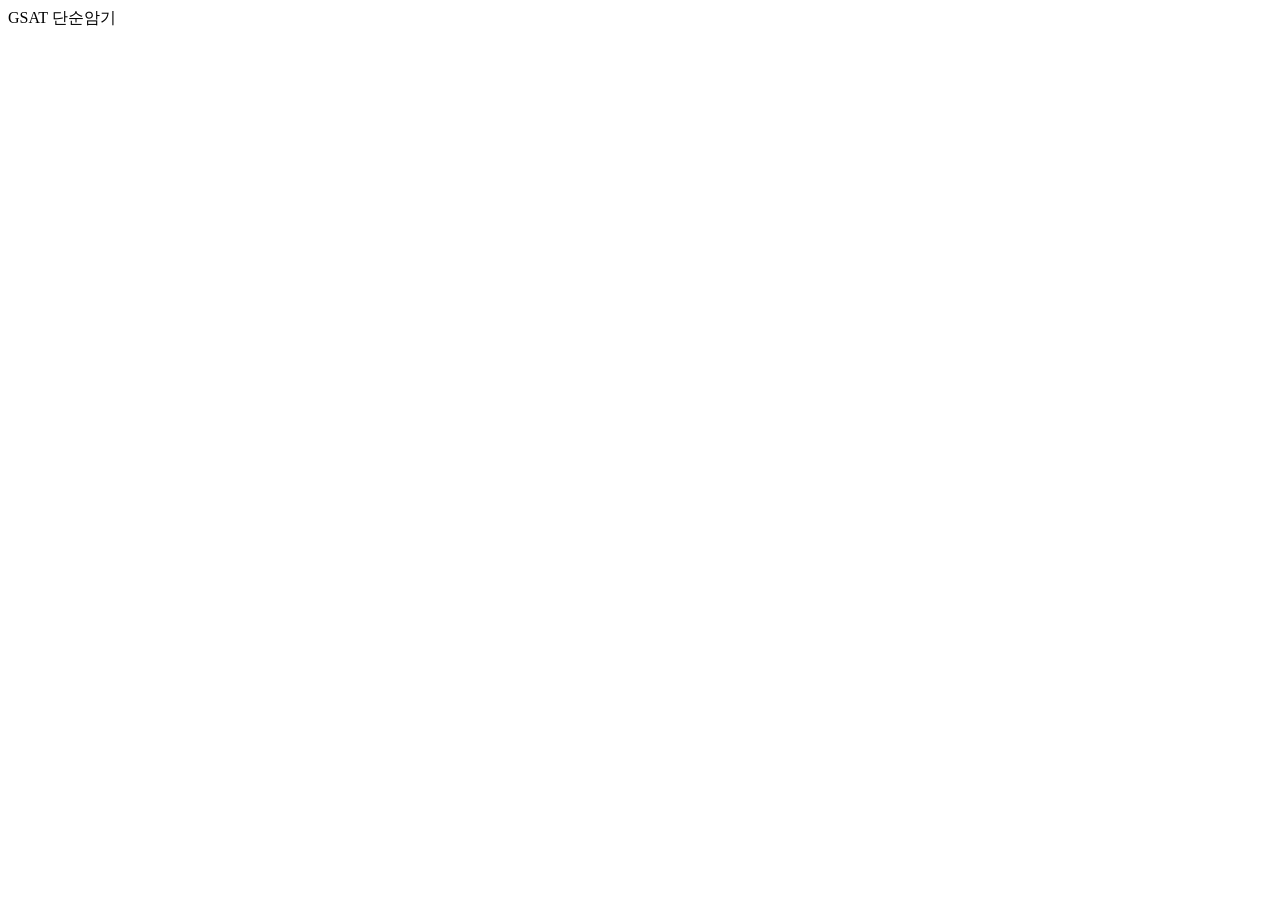
==== index.html @ c4e5551b "Rename GSAT_단순암기_v1.5_GitHub_Pages_전체코드/index.html to index.html" ====
<!doctype html>
<html lang="ko">
<head>
  <meta charset="utf-8">
  <meta name="viewport" content="width=device-width,initial-scale=1,viewport-fit=cover">
  <meta name="theme-color" content="#f7f8fa">
  <meta name="description" content="나누기·백분율 역산·분수 비교·자료해석·집합 추론과 오답 복습을 위한 GSAT 단순암기">
  <meta name="apple-mobile-web-app-capable" content="yes">
  <meta name="apple-mobile-web-app-status-bar-style" content="default">
  <meta name="apple-mobile-web-app-title" content="GSAT 단순암기">
  <link rel="manifest" href="./manifest.webmanifest">
  <link rel="icon" type="image/png" sizes="192x192" href="./icons/icon-192.png">
  <link rel="apple-touch-icon" href="./icons/icon-192.png">
  <link rel="stylesheet" href="./styles.css">
  <title>GSAT 단순암기</title>
</head>
<body>
  <div id="app" class="app-shell">
    <div class="boot">GSAT 단순암기</div>
  </div>
  <canvas id="fx" aria-hidden="true"></canvas>
  <div id="celebration" class="celebration" aria-live="polite" aria-atomic="true"></div>
  <div id="toast" class="toast" aria-live="polite"></div>
  <script src="./app.js" defer></script>
</body>
</html>
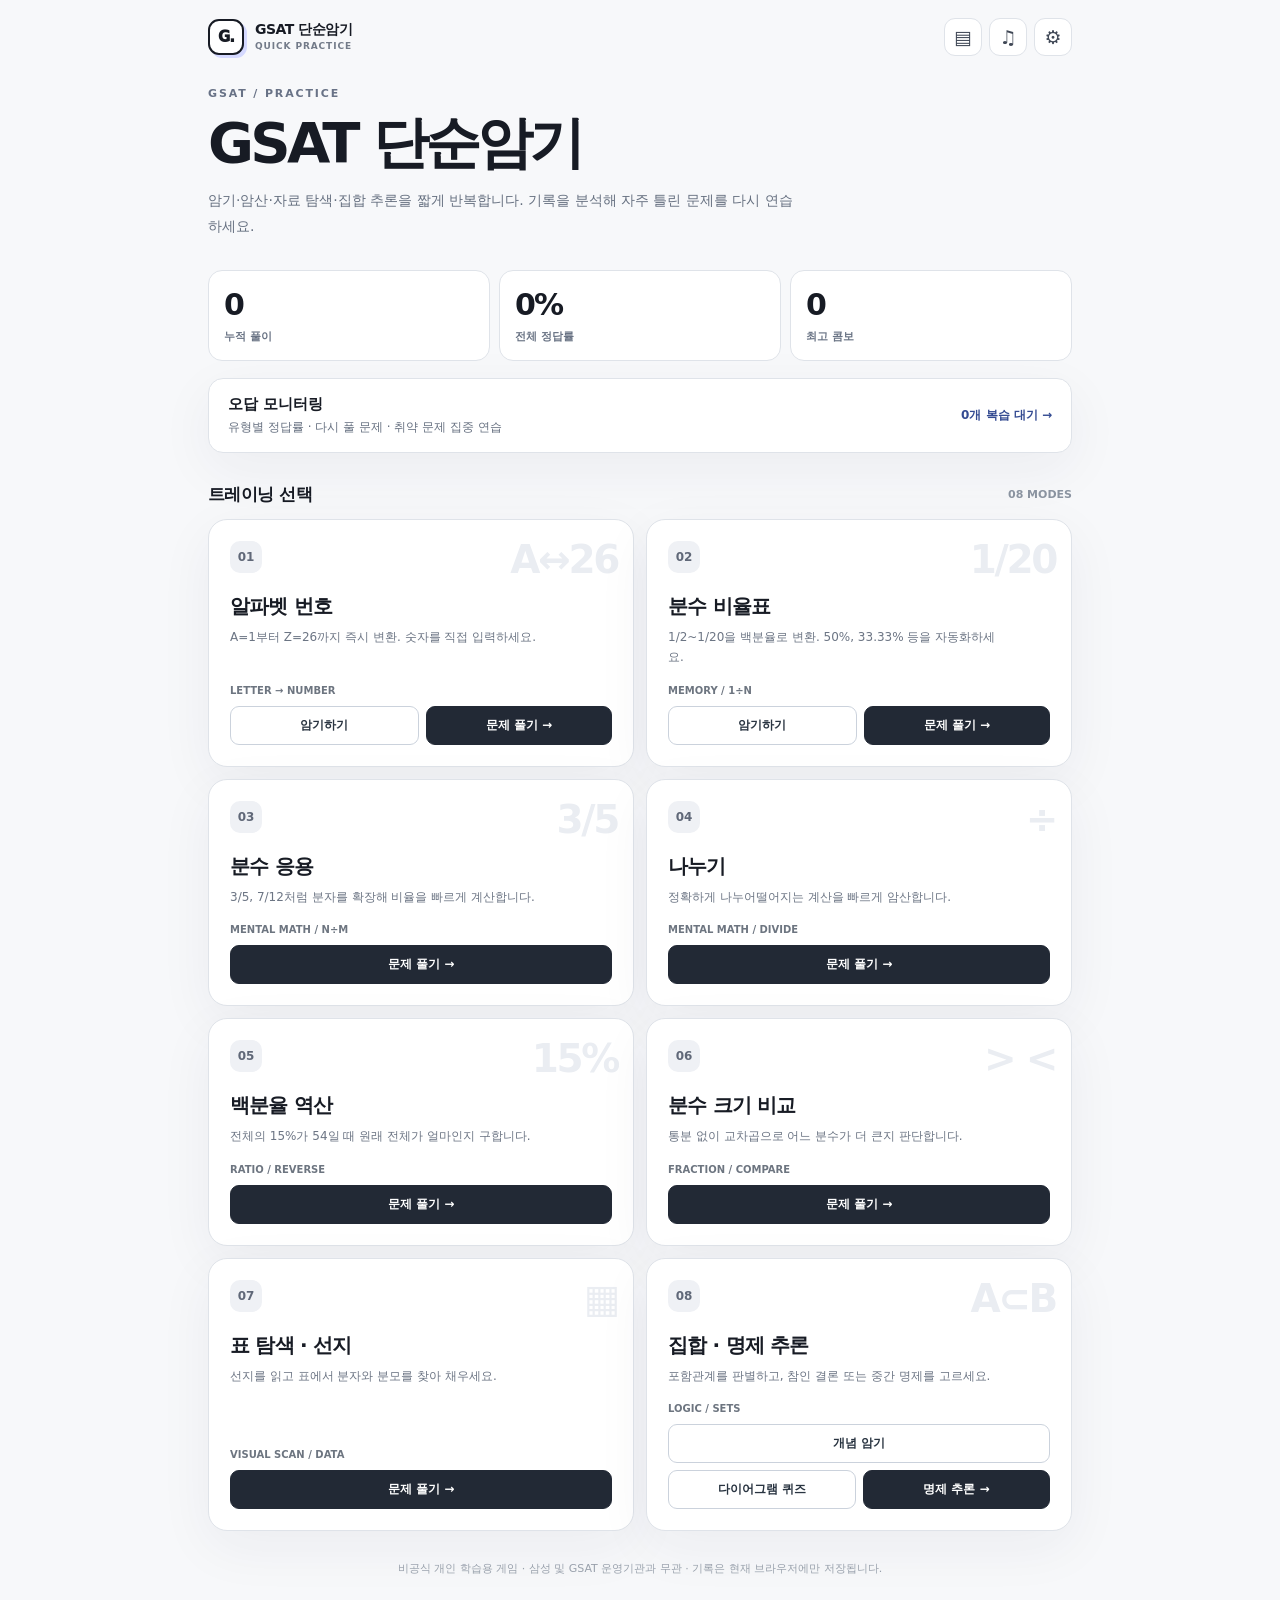
==== commit c6d789d8: "Add files via upload" ====
--- a/index.html
+++ b/index.html
@@ -8,10 +8,373 @@
   <meta name="apple-mobile-web-app-capable" content="yes">
   <meta name="apple-mobile-web-app-status-bar-style" content="default">
   <meta name="apple-mobile-web-app-title" content="GSAT 단순암기">
-  <link rel="manifest" href="./manifest.webmanifest">
-  <link rel="icon" type="image/png" sizes="192x192" href="./icons/icon-192.png">
-  <link rel="apple-touch-icon" href="./icons/icon-192.png">
-  <link rel="stylesheet" href="./styles.css">
+  <style>
+:root{--bg:#f7f8fa;--paper:#fff;--ink:#171b24;--muted:#667080;--line:#dfe3e9;--line-strong:#aab2bd;--blue:#3f5af8;--good:#17875b;--bad:#c43843;--rounded:19px;--shadow:0 16px 55px rgba(30,41,64,.055)}
+*{box-sizing:border-box;-webkit-tap-highlight-color:transparent}
+html{background:var(--bg);scroll-behavior:smooth}
+body{margin:0;color:var(--ink);font-family:system-ui,-apple-system,"Apple SD Gothic Neo","Malgun Gothic",sans-serif;min-height:100dvh;overscroll-behavior-y:contain}
+button,input,select{font:inherit}
+button{cursor:pointer}
+button:focus-visible,input:focus-visible,select:focus-visible{outline:3px solid #899dff;outline-offset:2px}
+button:disabled{opacity:.36;cursor:not-allowed}
+.app-shell{max-width:940px;margin:0 auto;padding:calc(18px + env(safe-area-inset-top)) clamp(14px,4vw,38px) calc(42px + env(safe-area-inset-bottom));min-height:100dvh}
+.boot{letter-spacing:.22em;font-weight:800;color:#87909e;text-align:center;padding:36vh 0;font-size:12px}
+.topbar{display:flex;justify-content:space-between;align-items:center;gap:10px;margin-bottom:31px}
+.logo{display:flex;align-items:center;gap:11px;cursor:pointer;user-select:none}
+.logo-mark{width:36px;height:36px;border:2px solid var(--ink);border-radius:11px;display:grid;place-items:center;font-size:15px;font-weight:950;letter-spacing:-1px;background:#fff;box-shadow:3px 3px 0 #d5d9ff}
+.logo-words{display:flex;flex-direction:column;line-height:1.1}
+.logo-words strong{font-size:14px;letter-spacing:.12em}
+.logo-words small{font-size:9px;color:#737b89;letter-spacing:.15em;margin-top:4px;font-weight:750}
+.top-actions{display:flex;gap:7px;align-items:center}
+.icon-btn{width:38px;height:38px;border-radius:11px;border:1px solid var(--line);background:white;color:#404856;display:grid;place-items:center;font-size:19px}
+.icon-btn:active{transform:scale(.96)}
+.tiny-pill{font-size:11px;color:#60697a;border:1px solid var(--line);background:#fff;border-radius:999px;padding:7px 10px;font-weight:700}
+.eyebrow{font-size:11px;font-weight:800;letter-spacing:.17em;color:#687286;text-transform:uppercase}
+.hero h1{font-size:clamp(33px,7vw,56px);letter-spacing:-.066em;line-height:1.13;margin:11px 0 14px;font-weight:850}
+.hero p{font-size:14px;line-height:1.85;color:var(--muted);max-width:590px;margin:0 0 30px}
+.stats-grid{display:grid;grid-template-columns:repeat(3,1fr);gap:9px;margin-bottom:32px}
+.stat{border:1px solid var(--line);border-radius:14px;padding:16px 15px;background:var(--paper)}
+.stat b{display:block;font-size:clamp(24px,4.2vw,30px);letter-spacing:-.06em;line-height:1.2;font-variant-numeric:tabular-nums}
+.stat span{display:block;margin-top:6px;font-size:11px;color:#697384;font-weight:700}
+.section-header{display:flex;justify-content:space-between;align-items:center;margin:12px 0 13px}
+.section-header h2{font-size:17px;letter-spacing:-.03em;margin:0}
+.section-header span{font-size:11px;color:#8a93a0;font-weight:700}
+.mode-grid{display:grid;grid-template-columns:repeat(2,1fr);gap:12px}
+.mode-card{position:relative;text-align:left;border:1px solid var(--line);border-radius:19px;background:white;padding:21px;min-height:198px;display:flex;flex-direction:column;align-items:flex-start;box-shadow:var(--shadow);transition:transform .13s,border-color .13s,box-shadow .13s;overflow:hidden}
+.mode-card:active{transform:scale(.986)}.mode-card:hover{border-color:#b0bbcf;box-shadow:0 10px 35px rgba(45,56,78,.09)}
+.mode-index{display:flex;align-items:center;justify-content:center;width:32px;height:32px;background:#eff1f5;color:#606878;border-radius:10px;font-weight:800;font-size:12px;margin-bottom:20px}
+.mode-title{font-size:20px;font-weight:800;letter-spacing:-.04em}
+.mode-sub{font-size:12px;color:#6c7584;line-height:1.7;max-width:330px;margin-top:7px}
+.mode-art{position:absolute;right:15px;top:20px;color:#eaedf2;font-weight:900;letter-spacing:-.06em;font-size:39px;line-height:1;pointer-events:none}
+.mode-foot{display:flex;justify-content:space-between;align-items:center;width:100%;margin-top:auto;padding-top:17px;font-size:10px;font-weight:800;color:#6d7580}
+.play-arrow{width:27px;height:27px;border:1px solid #e7e9ee;display:grid;place-items:center;border-radius:8px;color:#212632;font-size:15px}
+.footnote{font-size:11px;color:#9ba3ae;line-height:1.65;text-align:center;margin:29px auto 0}
+.game-head{display:flex;align-items:center;justify-content:space-between;margin-bottom:17px;gap:10px}
+.back-btn{display:flex;align-items:center;gap:6px;border:0;padding:8px 0;background:transparent;font-weight:800;color:#667080;font-size:12px}
+.game-caption{color:#7f8998;font-size:11px;white-space:nowrap;font-weight:700}
+.game-banner{display:flex;align-items:flex-start;justify-content:space-between;gap:12px;margin:0 0 19px}
+.game-banner h1{font-size:clamp(23px,5vw,32px);letter-spacing:-.05em;margin:6px 0 0;line-height:1.25}
+.combo-chip{border:1px solid #d7dce5;border-radius:12px;background:#fff;padding:9px 13px;text-align:right;min-width:88px}
+.combo-chip strong{font-size:19px;font-variant-numeric:tabular-nums;letter-spacing:-.04em}
+.combo-chip small{display:block;font-size:9px;letter-spacing:.1em;color:#8a93a1;font-weight:800}
+.combo-chip.active{background:#181e32;color:#fff;border-color:#181e32}
+.combo-chip.active small{color:#b2bde0}
+.progress-track{height:5px;background:#e4e7ee;overflow:hidden;border-radius:100px;margin-bottom:12px}
+.progress-fill{height:100%;background:#262c38;border-radius:100px;transition:width .3s ease}
+.game-metrics{display:flex;justify-content:space-between;gap:15px;font-size:12px;color:#7b8492;margin-bottom:22px;font-variant-numeric:tabular-nums}
+.game-metrics b{color:#394152}
+.question-card{background:#fff;border:1px solid var(--line);border-radius:20px;padding:clamp(19px,5vw,38px);box-shadow:var(--shadow);min-height:280px}
+.question-label{font-size:11px;letter-spacing:.13em;font-weight:800;color:#808b9a;text-transform:uppercase}
+.big-question{font-size:clamp(79px,23vw,132px);font-weight:850;line-height:1.15;text-align:center;letter-spacing:-.075em;padding:18px 0 12px;color:#161b28}
+.fraction-question{display:flex;flex-direction:column;align-items:center;padding:15px 0 24px;min-height:162px}
+.fraction-numer,.fraction-denom{font-size:clamp(62px,16vw,90px);font-weight:850;letter-spacing:-.075em;line-height:1.0;font-variant-numeric:tabular-nums}
+.fraction-line{width:113px;height:5px;background:#111823;margin:9px 0 10px;border-radius:3px}
+.question-instruction{text-align:center;color:#7a8391;font-size:12px;margin-bottom:18px}
+.answer-form{display:flex;align-items:stretch;gap:9px;max-width:460px;margin:5px auto 0}
+.answer-input{min-width:0;flex:1;border:2px solid #e1e5ec;border-radius:13px;background:#f9fafc;padding:15px 14px;font-size:25px;font-weight:800;color:#222a36;text-align:center;font-variant-numeric:tabular-nums}
+.answer-input::placeholder{font-size:15px;color:#a0a8b4;letter-spacing:0}
+.primary-btn{padding:13px 18px;background:#222935;color:#fff;border:1px solid #222935;border-radius:13px;font-size:14px;font-weight:800;white-space:nowrap}
+.primary-btn:active{transform:scale(.98)}
+.answer-suffix{font-weight:800;font-size:20px;align-self:center;color:#697384}
+.choice-grid{display:grid;grid-template-columns:repeat(2,minmax(0,1fr));gap:10px;max-width:500px;margin:0 auto}
+.choice{border:1.5px solid #dce1e9;background:#fff;color:#29313f;padding:21px 12px;border-radius:14px;font-weight:800;font-variant-numeric:tabular-nums;font-size:23px;letter-spacing:-.035em;transition:transform .11s,background .11s,border-color .11s}
+.choice:active{transform:scale(.975)}.choice:hover{border-color:#8c9bb6;background:#fafbfe}
+.choice.correct{border-color:#17a46c;color:#13764c;background:#eafaf3}.choice.wrong{border-color:#db6570;color:#b33440;background:#fff2f3}
+.feedback{margin-top:16px;min-height:22px;font-size:13px;font-weight:750;text-align:center;color:#667080;line-height:1.6}
+.feedback.ok{color:var(--good)}.feedback.no{color:var(--bad)}
+.shortcut-note{text-align:center;color:#98a0ad;margin-top:13px;font-size:11px;line-height:1.5}
+.shake{animation:shake .28s ease}@keyframes shake{0%,100%{transform:translateX(0)}25%{transform:translateX(-6px)}50%{transform:translateX(5px)}75%{transform:translateX(-2px)}}
+.table-instruction{background:white;border:1px solid #d6d9df;border-radius:13px;padding:13px 15px;margin-bottom:11px;font-size:12px;line-height:1.65;color:#3c4655}
+.table-instruction strong{color:#171c25}
+.table-question-title{font-size:13px;font-weight:800;margin-bottom:10px;letter-spacing:-.01em}
+.drop-zone-grid{display:grid;grid-template-columns:1fr 1fr;gap:10px;margin-bottom:13px}
+.compare-panel{border:1px solid #d5dbe4;background:#fff;border-radius:14px;padding:13px;min-width:0}
+.compare-panel-header{display:flex;align-items:center;gap:8px;margin-bottom:9px;min-width:0}
+.compare-label{background:#222935;color:white;border-radius:7px;display:grid;place-items:center;width:28px;height:28px;font-size:15px;font-weight:800;flex:0 0 28px}
+.compare-description{font-size:11px;line-height:1.4;font-weight:750;letter-spacing:-.02em}
+.slotstack{display:flex;flex-direction:column;gap:6px}
+.drop-slot{border:1.5px dashed #bfc7d2;background:#fafbfc;border-radius:9px;min-height:49px;padding:8px;display:flex;flex-direction:column;align-items:flex-start;justify-content:center;gap:3px;color:#697484;transition:background .11s,border-color .11s}
+.drop-slot .slot-role{font-size:10px;font-weight:700;line-height:1.3}
+.drop-slot .slot-val{font-size:14px;min-height:16px;font-weight:850;line-height:1.2;color:#222e3c;font-variant-numeric:tabular-nums}
+.drop-slot.filled{border-style:solid;background:#f0f8f4;border-color:#9bcfb8}.drop-slot.filled .slot-val{color:#156b4d}
+.drop-slot.drop-active{border-color:#4f69f7;background:#ebeeff;box-shadow:0 0 0 3px #4c68fb1b}
+.drop-slot.drop-error{border-color:#d04f58;background:#fff0f1}
+.math-op{font-size:11px;text-align:center;font-weight:750;color:#7a8592;padding:1px}
+.table-help{display:flex;align-items:center;justify-content:space-between;gap:9px;color:#6a7483;font-size:11px;margin:8px 0 9px;line-height:1.5}
+.table-help .tag{border:1px solid #d9dfe8;border-radius:5px;padding:3px 6px;background:#fff;white-space:nowrap}
+.table-viewport{height:clamp(234px,39dvh,375px);overflow:auto;position:relative;border:1.5px solid #1b1d22;background:#fff;border-radius:0;overscroll-behavior:contain;scrollbar-width:thin}
+.gsat-table{border-collapse:separate;border-spacing:0;table-layout:fixed;width:710px;min-width:710px;background:#fff;color:#161616;font-family:"Malgun Gothic","Apple SD Gothic Neo",Arial,sans-serif;font-variant-numeric:tabular-nums;font-size:12px}
+.gsat-table th,.gsat-table td{border-right:1px solid #222;border-bottom:1px solid #222;padding:10px 5px;text-align:center;background:#fff;white-space:nowrap;height:39px}
+.gsat-table th{font-size:11px;font-weight:800;background:#fff;position:sticky;top:0;z-index:5}
+.gsat-table tr:last-child td{border-bottom:0}.gsat-table th:last-child,.gsat-table td:last-child{border-right:0}
+.gsat-table .company{position:sticky;left:0;width:112px;min-width:112px;z-index:3;font-weight:650;background:#fff}
+.gsat-table .year{position:sticky;left:112px;width:54px;min-width:54px;z-index:3;background:#fff}
+.gsat-table th.company,.gsat-table th.year{z-index:8}
+.gsat-table td.numeric{cursor:grab;user-select:none;-webkit-user-select:none;touch-action:none}
+.gsat-table td.numeric:active{cursor:grabbing}
+.gsat-table td.cell-picked{background:#e9edff !important;box-shadow:inset 0 0 0 2px #6f83f9}
+.gsat-table td.muted-group{border-top:1.5px solid #111}
+.table-legend{color:#858b96;font-size:10px;padding:7px 0 0}
+.table-compare{display:flex;gap:8px;justify-content:center;margin:13px 0 0}
+.table-compare button{flex:1;max-width:180px;padding:14px 5px;border:1.5px solid #ced4de;background:#fff;border-radius:10px;font-size:17px;font-weight:850;font-variant-numeric:tabular-nums}
+.table-compare button:not(:disabled):active{transform:scale(.98)}
+.table-feedback{font-size:12px;min-height:37px;margin:10px 0 0;text-align:center;line-height:1.6;font-weight:700;color:#5b6571}
+.table-feedback.ok{color:var(--good)}.table-feedback.no{color:var(--bad)}
+.drag-ghost{position:fixed;z-index:10001;pointer-events:none;transform:translate(-50%,-50%) rotate(-3deg) scale(1.12);border:1px solid #111c31;border-radius:9px;padding:13px 18px;font-size:18px;font-weight:850;box-shadow:0 15px 28px #10204d42,0 0 0 4px #e4eaff;background:#fff;color:#131a28;white-space:nowrap;will-change:left,top;user-select:none}
+.table-spark{box-shadow:0 0 0 4px #e7edff}
+.session-finish{border:1px solid var(--line);background:white;border-radius:22px;text-align:center;padding:43px 23px 33px;box-shadow:var(--shadow)}
+.finish-kicker{letter-spacing:.16em;color:#7a8595;font-size:11px;font-weight:850}
+.finish-percent{font-size:clamp(76px,17vw,126px);line-height:1.2;letter-spacing:-.095em;font-weight:850;font-variant-numeric:tabular-nums;margin:15px 0}
+.finish-title{font-size:22px;font-weight:800;letter-spacing:-.035em;margin:0 0 23px}
+.finish-grid{display:grid;grid-template-columns:repeat(3,1fr);gap:8px;max-width:570px;margin:0 auto 28px}
+.finish-stat{background:#f7f8fa;border-radius:12px;padding:13px 3px}
+.finish-stat b{font-size:23px;font-variant-numeric:tabular-nums}.finish-stat span{font-size:10px;color:#737d8e;display:block;margin-top:5px}
+.finish-actions{display:flex;justify-content:center;gap:9px;flex-wrap:wrap}
+.secondary-btn{padding:13px 18px;background:white;border:1px solid #cbd2dc;color:#293441;border-radius:13px;font-size:14px;font-weight:800}
+.overlay{position:fixed;inset:0;background:rgba(21,26,36,.42);z-index:2000;display:grid;place-items:center;padding:15px;backdrop-filter:blur(3px)}
+.modal{background:#fff;border-radius:20px;padding:24px;max-width:440px;width:100%;box-shadow:0 22px 66px rgba(10,18,35,.16)}
+.modal h2{font-size:22px;margin:0 0 9px;letter-spacing:-.045em}.modal p{color:#6f7989;font-size:13px;line-height:1.75;margin:0 0 16px}
+.setting-row{display:flex;align-items:center;justify-content:space-between;gap:14px;padding:13px 0;border-bottom:1px solid #eef0f4;font-size:13px;font-weight:700}
+.setting-row select{border:1px solid #ccd2dc;background:white;color:#242d3c;border-radius:9px;padding:8px;max-width:178px;font-weight:750}
+.setting-row input[type=checkbox]{accent-color:#28354b;width:18px;height:18px}
+.modal-footer{display:flex;justify-content:flex-end;margin-top:19px}
+#fx{position:fixed;inset:0;width:100%;height:100%;pointer-events:none;z-index:10000}
+.celebration{position:fixed;left:50%;top:23%;transform:translate(-50%,-50%);z-index:10002;pointer-events:none;white-space:nowrap;font-weight:950;font-size:clamp(35px,9vw,73px);color:#182230;letter-spacing:-.07em;opacity:0;text-align:center;text-shadow:0 2px 0 #fff,0 8px 22px #ffffffba}
+.celebration.show{animation:popcelebrate .73s cubic-bezier(.18,.8,.35,1)}
+@keyframes popcelebrate{0%{opacity:0;transform:translate(-50%,-50%) scale(.4) rotate(-8deg)}17%{opacity:1;transform:translate(-50%,-50%) scale(1.22) rotate(3deg)}60%{opacity:1;transform:translate(-50%,-50%) scale(1)}100%{opacity:0;transform:translate(-50%,-78%) scale(1.12)}}
+.toast{position:fixed;z-index:10100;left:50%;bottom:calc(28px + env(safe-area-inset-bottom));transform:translate(-50%,12px);background:#212a37;color:#fff;border-radius:12px;padding:11px 16px;font-weight:750;font-size:12px;opacity:0;transition:opacity .16s,transform .16s;pointer-events:none;white-space:nowrap;max-width:90vw;text-align:center}
+.toast.show{opacity:1;transform:translate(-50%,0)}
+@media(max-width:580px){.app-shell{padding-left:14px;padding-right:14px}.hero h1{font-size:38px}.mode-grid{gap:9px}.mode-card{padding:17px;min-height:205px}.mode-title{font-size:17px}.mode-sub{font-size:11px}.mode-art{font-size:30px;right:12px}.mode-index{margin-bottom:19px}.stat{padding:13px 9px}.stat b{font-size:24px}.question-card{padding:20px 15px}.answer-form{gap:5px}.answer-input{font-size:23px;padding:12px 8px}.primary-btn{padding:12px}.compare-panel{padding:9px}.compare-description{font-size:10px}.compare-panel-header{align-items:flex-start}.drop-slot .slot-role{font-size:9px}.drop-slot .slot-val{font-size:13px}.drop-slot{padding:7px;min-height:51px}.table-viewport{height:34dvh;min-height:225px}.table-help{font-size:10px}.table-compare button{font-size:15px}}
+@media(max-width:365px){.mode-art{display:none}.mode-card{min-height:190px}.mode-title{font-size:16px}.compare-description{font-size:9.5px}.drop-zone-grid{gap:6px}}
+@media(prefers-reduced-motion:reduce){*,*::before,*::after{scroll-behavior:auto!important;animation-duration:.001ms!important;transition-duration:.001ms!important}}
+
+/* v1.1: printable exam-sheet composition, based on the proportions of a PSAT handout.
+   No copied exam text or tables are bundled. */
+.exam-paper{max-width:830px;margin:0 auto;background:#fff;border:1px solid #cdd2da;border-radius:0;padding:clamp(20px,5.1vw,51px) clamp(19px,5.8vw,61px) clamp(35px,5.5vw,62px);box-shadow:0 9px 28px rgba(17,24,39,.025)}
+.exam-paper-meta{display:flex;justify-content:space-between;gap:12px;border-bottom:1px solid #dadada;padding-bottom:8px;margin-bottom:23px;font-size:10px;font-weight:700;color:#777;letter-spacing:.025em}
+.exam-question{font-size:clamp(14px,2.5vw,16px);line-height:1.8;letter-spacing:-.025em;margin:0 0 12px;color:#151515}
+.exam-question strong{font-weight:850}
+.exam-bracket{white-space:nowrap;font-weight:750}
+.exam-formula{font-size:12px;line-height:1.6;color:#51555d;margin:0 0 23px;border-left:2px solid #c9ced6;padding-left:11px}
+.exam-paper .drop-zone-grid{gap:14px;margin-bottom:21px}
+.exam-paper .compare-panel{border-color:#cbd0d8;border-radius:6px;box-shadow:none;padding:13px}
+.exam-paper .compare-label{background:#252525;border-radius:3px}
+.exam-paper .compare-description{font-size:12px;line-height:1.55}
+.exam-paper .drop-slot{border-radius:4px;background:#fff;border-color:#b7bdc6}
+.exam-paper .drop-slot.filled{background:#f1f6f2;border-color:#a8c5b4}
+.exam-paper .drop-slot.drop-active{background:#eef1ff;border-color:#445bde}
+.exam-paper .table-help{margin:8px 0 27px;color:#777}
+.exam-paper .table-help .tag{border-color:#e0e0e0;border-radius:3px;color:#555}
+.exam-table-wrap{width:100%;max-width:690px;margin:0 auto;padding:0}
+.exam-table-title{font-family:'Malgun Gothic','Apple SD Gothic Neo',sans-serif;color:#111;text-align:center;font-size:clamp(13px,2.3vw,16px);line-height:1.6;font-weight:750;letter-spacing:-.035em;margin-bottom:1px}
+.exam-table-unit{text-align:right;font-size:11px;color:#272727;margin-bottom:7px}
+.exam-paper .table-viewport{height:auto;min-height:0;max-height:none;overflow-x:auto;overflow-y:hidden;border:0;border-radius:0;scrollbar-width:thin;overscroll-behavior-x:contain}
+.exam-paper .gsat-table{border-collapse:collapse;table-layout:fixed;min-width:0;width:100%;font-size:12px;border:1px solid #252525}
+.exam-paper .gsat-table th,.exam-paper .gsat-table td{border:1px solid #545454;padding:7px 6px;height:33px;font-weight:450;position:static;white-space:nowrap;background:#fff;text-align:center}
+.exam-paper .gsat-table th{font-weight:750;background:#f6f6f6}
+.exam-paper .gsat-table .label-cell{background:#fafafa;font-weight:650}
+.exam-paper .gsat-table th small{display:block;font-size:9px;color:#333;font-weight:500}
+.exam-paper .gsat-table .group-start>*{border-top:2px solid #333}
+.exam-paper .gsat-table .total-row>*{background:#f5f5f5;font-weight:750}
+.exam-paper .gsat-table tr:last-child>*{border-bottom:1px solid #545454}
+.exam-paper .gsat-table tr>*:last-child{border-right:1px solid #545454}
+.exam-paper .gsat-table td.numeric{touch-action:none}
+.exam-paper .gsat-table td.numeric.cell-picked{background:#e9edff;box-shadow:inset 0 0 0 2px #7485ec}
+.exam-paper .gsat-table.finance-table{min-width:605px}
+.exam-paper .gsat-table.finance-table th:first-child{width:21%}
+.exam-paper .gsat-table.finance-table th:nth-child(2){width:12%}
+.exam-paper .gsat-table.industry-table{min-width:620px}
+.exam-paper .gsat-table.industry-table th:first-child{width:12%}
+.exam-paper .gsat-table.industry-table th:nth-child(2){width:18%}
+.exam-paper .gsat-table.monthly-table{min-width:320px;max-width:480px;margin:0 auto}
+.exam-paper .table-legend{font-size:10px;color:#767b84;line-height:1.6;padding:11px 0 0}
+.exam-paper+.table-compare{max-width:830px;margin:17px auto 0}
+.exam-paper~.table-feedback{max-width:830px;margin:9px auto 0}
+@media(max-width:600px){
+ .exam-paper{padding:23px 17px 33px}
+ .exam-paper-meta{font-size:9px;margin-bottom:20px}
+ .exam-paper .drop-zone-grid{gap:7px;position:sticky;top:7px;z-index:10;background:rgba(255,255,255,.96);padding:6px 0;margin-left:-5px;margin-right:-5px}
+ .exam-paper .compare-panel{padding:8px}
+ .exam-paper .compare-description{font-size:10px}
+ .exam-paper .drop-slot{padding:7px 5px}
+ .exam-paper .table-help{font-size:10px;gap:4px}
+ .exam-paper .table-help .tag{font-size:9px}
+ .exam-paper .gsat-table{font-size:11px}
+ .exam-paper .gsat-table th,.exam-paper .gsat-table td{padding:7px 3px;height:34px}
+ .exam-paper .table-legend{padding:9px 0 0}
+ .exam-paper .gsat-table.monthly-table{width:100%;min-width:290px}
+}
+
+/* v1.2: study tables, statement-first ratio slots, and mobile table fit. */
+.mode-card{display:flex;flex-direction:column;align-items:stretch;cursor:default}
+.mode-card .mode-title,.mode-card .mode-sub,.mode-card .mode-foot{display:block}
+.mode-card .mode-foot{margin-top:auto;margin-bottom:10px}
+.mode-actions{display:flex;gap:7px;flex-wrap:wrap;position:relative;z-index:1}
+.mode-actions button{flex:1;min-width:0;padding:10px 8px;font-size:12px;white-space:nowrap;border-radius:9px}
+.mode-actions .mode-study{background:white}
+.mode-actions .mode-play{padding:10px 7px}
+.study-header{margin:12px 0 17px}
+.study-header h1{font-size:clamp(26px,5vw,38px);letter-spacing:-.055em;margin:7px 0 5px}
+.study-header p{font-size:13px;color:#697483;line-height:1.65;margin:0}
+.study-toolbar{display:flex;gap:8px;flex-wrap:wrap;margin:18px 0}
+.study-toggle{background:#fff;border:1px solid #ccd2dc;border-radius:9px;padding:11px 12px;color:#475164;font-size:12px;font-weight:750}
+.study-toggle.selected{background:#e9edff;border-color:#677cff;color:#263a9e}
+.study-play{margin-left:auto;font-size:12px;padding:11px 13px}
+.study-grid{display:grid;gap:9px}
+.study-grid.alphabet-grid{grid-template-columns:repeat(6,minmax(0,1fr))}
+.study-grid.fraction-grid{grid-template-columns:repeat(5,minmax(0,1fr))}
+.study-item{border:1px solid #cfd5de;border-radius:11px;background:#fff;min-height:91px;display:flex;flex-direction:column;gap:7px;align-items:center;justify-content:center;padding:10px 5px}
+.study-front{font-size:clamp(17px,3vw,22px);font-weight:850;color:#111e33}
+.study-back{font-size:clamp(13px,2.3vw,17px);font-weight:750;color:#54627c;font-variant-numeric:tabular-nums}
+.study-item.masked .study-back{visibility:hidden}
+.study-item.masked.revealed .study-back{visibility:visible;color:#2855ce}
+.study-item.masked{border-style:dashed;border-color:#aeb8ca}
+.study-item.masked.revealed{border-style:solid;background:#f0f4ff}
+.study-footnote{color:#798391;font-size:11px;line-height:1.7;margin:16px 0 26px}
+.exam-paper .exam-question{font-size:14px;margin-bottom:22px}
+.exam-options{display:flex;flex-direction:column;gap:16px;margin:0 0 38px}
+.exam-option{display:flex;flex-direction:column;gap:7px;min-width:0;padding-bottom:14px;border-bottom:1px solid #ececef}
+.exam-option-text{display:flex;gap:9px;align-items:baseline;color:#151515;font-size:clamp(13px,2vw,15px);font-weight:600;line-height:1.7}
+.exam-option-number{font-family:Arial,sans-serif;font-size:20px;font-weight:600;flex:0 0 25px}
+.exam-option-ratio{display:flex;gap:10px;align-items:center;margin:0 0 0 34px}
+.exam-option-ratio .drop-slot{height:42px;min-height:42px;max-width:140px;flex:1;align-items:center;border:1px dashed #9ba5b7;border-radius:3px;background:#fff;padding:5px 8px}
+.exam-option-ratio .slot-val{font-size:14px;line-height:1.25;text-align:center;min-height:17px}
+.exam-option-ratio .drop-slot.filled{border:1px solid #78a78e;background:#f0faf4}
+.exam-option-ratio .drop-slot:not(.filled)::after{content:' ';height:1px;width:80%;background:#d6dae2}
+.fraction-slash{font-size:22px;font-weight:500;color:#151515;padding:0 2px}
+.exam-paper .table-viewport{overflow-x:hidden;max-width:100%}
+.exam-paper .gsat-table.finance-table,.exam-paper .gsat-table.industry-table,.exam-paper .gsat-table.monthly-table,.exam-paper .gsat-table.kindergarten-table{min-width:0;max-width:none;width:100%}
+.exam-paper .gsat-table th,.exam-paper .gsat-table td{white-space:normal;overflow-wrap:anywhere}
+.exam-paper .gsat-table td.numeric{white-space:nowrap;font-variant-numeric:tabular-nums}
+.exam-paper .gsat-table.finance-table th:first-child{width:19%}
+.exam-paper .gsat-table.finance-table th:nth-child(2){width:12%}
+.exam-paper .gsat-table.industry-table th:first-child{width:12%}
+.exam-paper .gsat-table.industry-table th:nth-child(2){width:18%}
+.exam-paper .gsat-table.kindergarten-table th:first-child{width:19%}
+.table-bottom{display:flex;align-items:center;justify-content:space-between;gap:12px;flex-wrap:wrap;margin-top:9px}
+.table-zoom-btn{border:1px solid #d2d5de;background:#fff;color:#485266;font-size:11px;font-weight:700;padding:7px 10px;border-radius:6px;white-space:nowrap}
+.table-zoom-btn:hover{border-color:#71809c}
+.exam-paper .table-viewport.table-enlarged{overflow-x:auto}
+.exam-paper .table-viewport.table-enlarged .finance-table{min-width:640px}
+.exam-paper .table-viewport.table-enlarged .industry-table{min-width:650px}
+.exam-paper .table-viewport.table-enlarged .kindergarten-table{min-width:470px}
+.exam-paper .table-viewport.table-enlarged .monthly-table{min-width:390px}
+.table-feedback:empty{min-height:0;margin:0}
+@media(max-width:700px){
+ .study-grid.alphabet-grid{grid-template-columns:repeat(4,minmax(0,1fr))}
+ .study-grid.fraction-grid{grid-template-columns:repeat(3,minmax(0,1fr))}
+ .exam-paper .gsat-table th,.exam-paper .gsat-table td{padding:6px 2px}
+}
+@media(max-width:600px){
+ .exam-paper{padding:23px 12px 30px}
+ .exam-paper .exam-question{margin-bottom:18px}
+ .exam-options{gap:13px;margin-bottom:29px}
+ .exam-option{gap:5px;padding-bottom:11px}
+ .exam-option-text{font-size:12.5px;line-height:1.6}
+ .exam-option-ratio{gap:8px;margin-left:32px}
+ .exam-option-ratio .drop-slot{max-width:128px;height:37px;min-height:37px}
+ .exam-paper .gsat-table{font-size:clamp(9px,2.45vw,11px)}
+ .exam-paper .gsat-table th,.exam-paper .gsat-table td{font-size:inherit;padding:5px 1px;line-height:1.4;height:31px}
+ .exam-paper .gsat-table th{word-break:keep-all}
+ .exam-paper .gsat-table.finance-table th:first-child{width:20%}
+ .exam-paper .gsat-table.finance-table th:nth-child(2){width:12%}
+ .exam-paper .gsat-table.industry-table th:first-child{width:12%}
+ .exam-paper .gsat-table.industry-table th:nth-child(2){width:18%}
+ .exam-paper .gsat-table th small{font-size:8px}
+ .exam-paper .gsat-table td.numeric{letter-spacing:-.035em}
+ .exam-paper .table-legend{font-size:9px}
+ .mode-card{padding:15px;min-height:232px}
+ .mode-actions button{font-size:11px;padding:8px 4px}
+ .study-item{min-height:84px}
+}
+@media(max-width:365px){
+ .study-grid.fraction-grid{grid-template-columns:repeat(2,minmax(0,1fr))}
+ .exam-paper .gsat-table{font-size:9px}
+ .exam-paper .gsat-table th,.exam-paper .gsat-table td{padding:5px 0}
+ .exam-paper{padding-left:8px;padding-right:8px}
+}
+
+/* v1.3: syllogisms and the simplified GSAT 단순암기 brand. */
+.logo-words strong{font-size:14px;letter-spacing:-.035em}
+.logo-words small{letter-spacing:.1em}
+.reason-paper{background:#fff;border:1px solid #dce0e7;border-radius:17px;box-shadow:var(--shadow);padding:clamp(21px,4vw,38px) clamp(17px,4vw,37px) 25px;margin:0 auto;max-width:840px}
+.reason-meta{display:flex;justify-content:space-between;gap:10px;color:#7a8392;font-size:11px;letter-spacing:.05em;font-weight:750;margin-bottom:13px}
+.reason-intro{font-size:clamp(15px,2.6vw,18px);font-weight:750;color:#171d2a;line-height:1.7;letter-spacing:-.025em;margin:0 0 23px}
+.reason-premises{display:flex;flex-direction:column;gap:0;background:#fafbfc;border:1px solid #e1e5ec;border-radius:10px;margin-bottom:29px;overflow:hidden}
+.reason-premise{display:flex;gap:18px;align-items:baseline;padding:16px 20px;border-bottom:1px solid #e4e7ed;line-height:1.65;letter-spacing:-.02em;font-weight:720;font-size:clamp(15px,2.3vw,18px)}
+.reason-premise:last-child{border-bottom:0}
+.reason-p-label{font-size:11px;font-weight:740;color:#687385;min-width:72px;flex:0 0 auto}
+.reason-connector{font-size:15px;color:#747d8d;padding:6px 20px;border-bottom:1px solid #e4e7ed;letter-spacing:.1em;text-align:center}
+.reason-goal{background:#f0f3f8}
+.reason-choices{display:grid;grid-template-columns:1fr;gap:10px}
+.reason-choice{min-height:63px;width:100%;display:flex;gap:18px;text-align:left;align-items:center;background:#fff;border:1px solid #cdd4df;padding:14px 18px;border-radius:11px;color:#202836;font-size:clamp(15px,2.3vw,17px);font-weight:650;letter-spacing:-.02em;line-height:1.5;transition:transform .1s,border-color .1s,background .1s}
+.reason-choice:active{transform:scale(.988)}
+.reason-choice:hover{border-color:#8899ba;background:#fcfdff}
+.reason-choice-number{font-size:23px;color:#606b7c;line-height:1;flex:0 0 auto}
+.reason-choice.correct,.reason-choice.reason-answer-reveal{background:#f0faf5;border-color:#43a87b;color:#11653e}
+.reason-choice.wrong{background:#fff0f0;border-color:#e07780;color:#b42b37}
+.reason-feedback{margin-top:17px;text-align:left;line-height:1.8;min-height:28px}
+.reason-hint{border-top:1px dashed #e6e8ec;padding-top:12px;color:#7c8595;font-size:11px;line-height:1.7;margin:17px 0 0}
+@media(max-width:480px){
+ .reason-paper{padding:20px 15px 20px}
+ .reason-intro{font-size:15px;margin-bottom:17px}
+ .reason-premise{padding:15px 12px;gap:8px;font-size:15px}
+ .reason-p-label{min-width:57px;font-size:10px}
+ .reason-choice{min-height:61px;padding:12px 11px;font-size:15px;gap:11px}
+ .reason-choice-number{font-size:21px}
+}
+
+/* v1.4: diagram memorization and multiple-choice Venn training */
+.mode-actions.logic-actions{display:grid;grid-template-columns:repeat(2,minmax(0,1fr));width:100%;gap:7px}
+.mode-actions.logic-actions .mode-study{grid-column:span 2}
+.mode-actions.logic-actions button{white-space:normal;line-height:1.25;min-height:39px}
+.diagram-legend{display:flex;align-items:center;flex-wrap:wrap;gap:8px 24px;padding:12px 15px;border:1px solid #e0e4eb;border-radius:11px;background:#fff;font-size:12px;font-weight:670;color:#414c60}
+.diagram-legend>span{display:inline-flex;align-items:center;gap:7px}
+.legend-square{display:inline-block;width:19px;height:17px;border:1px solid #8190a7;background:#abb5c5}
+.legend-x{font-size:23px;line-height:1;font-weight:850;color:#161d29}
+.diagram-study-callout{margin-top:10px;color:#586378;font-size:12px;line-height:1.7}
+.diagram-study-grid{display:grid;grid-template-columns:repeat(2,minmax(0,1fr));gap:12px}
+.diagram-study-card{background:#fff;text-align:left;border:1px solid #d7dde6;border-radius:15px;padding:18px;display:flex;flex-direction:column;gap:8px;min-width:0;min-height:276px;align-items:stretch}
+.diagram-study-card:hover{border-color:#9baac3}
+.diagram-study-statement{font-size:16px;font-weight:800;line-height:1.5;color:#182235;word-break:keep-all}
+.diagram-study-illustration{position:relative;display:block;margin:0 auto;width:100%;max-width:280px}
+.diagram-svg{display:block;width:100%;height:auto;pointer-events:none}
+.diagram-masked-label{display:none;position:absolute;inset:0;align-items:center;justify-content:center;color:#758093;font-size:12px;font-weight:750}
+.diagram-study-detail{display:flex;flex-direction:column;gap:5px;line-height:1.5;min-height:64px}
+.diagram-study-detail strong{font-size:17px;color:#26344a;font-weight:800}
+.diagram-study-detail small{font-size:12px;color:#6d7685;line-height:1.65}
+.diagram-study-card.masked:not(.revealed){border-style:dashed}
+.diagram-study-card.masked:not(.revealed) .diagram-svg,.diagram-study-card.masked:not(.revealed) .diagram-study-detail{visibility:hidden}
+.diagram-study-card.masked:not(.revealed) .diagram-masked-label{display:flex}
+.diagram-study-card.masked.revealed{border-color:#7c99df;background:#f7f9ff}
+.diagram-question-instruction{font-size:15px;color:#323b4a;font-weight:720;line-height:1.6;margin:0 0 12px}
+.diagram-statement{font-size:clamp(21px,4vw,27px);font-weight:850;text-align:center;border:1px solid #dbe0e8;padding:20px 12px;border-radius:11px;line-height:1.5;color:#111d2e;background:#f9fafc}
+.quiz-legend{border:0;border-bottom:1px solid #e5e8ef;border-radius:0;background:transparent;justify-content:center;margin:13px 0 17px;padding:5px 0 12px;font-size:11px}
+.diagram-option-grid{display:grid;grid-template-columns:repeat(2,minmax(0,1fr));gap:12px}
+.diagram-option{display:flex;flex-direction:column;justify-content:flex-start;align-items:stretch;padding:11px 12px 5px;gap:1px;border:1px solid #ccd4e0;border-radius:12px;background:#fff;color:#283244;min-width:0}
+.diagram-option:active{transform:scale(.985)}
+.diagram-option:hover{border-color:#8ca0c4}
+.diagram-option-number{text-align:left;font-size:22px;color:#5d6879;font-weight:700;line-height:1.2}
+.diagram-option .diagram-svg{max-height:185px}
+.diagram-option.correct,.diagram-option.diagram-answer-reveal{background:#f0faf5;border-color:#43a87b}
+.diagram-option.wrong{background:#fff0f0;border-color:#e07780}
+@media(max-width:600px){.diagram-study-grid{grid-template-columns:1fr 1fr;gap:8px}.diagram-study-card{min-height:215px;padding:11px}.diagram-study-statement{font-size:12px;min-height:40px}.diagram-study-detail strong{font-size:14px}.diagram-study-detail small{font-size:10px}.diagram-option-grid{gap:7px}.diagram-option{padding:6px 7px 2px}.diagram-option-number{font-size:18px}.diagram-statement{padding:13px 7px}.diagram-legend{gap:5px 16px;font-size:11px}}
+@media(max-width:375px){.diagram-study-grid{grid-template-columns:1fr}.diagram-study-card{min-height:220px;padding:14px}.diagram-study-statement{font-size:15px;min-height:0}.diagram-study-illustration{max-width:220px}.diagram-study-detail strong{font-size:16px}.diagram-study-detail small{font-size:11px}.diagram-option{padding:4px 3px}.diagram-legend{font-size:10px}}
+/* v1.5 — math modules and local-only error dashboard */
+.monitor-banner{display:flex;justify-content:space-between;align-items:center;text-align:left;gap:12px;width:100%;background:#fff;border:1px solid var(--line);border-radius:15px;padding:16px 19px;margin:-15px 0 30px;box-shadow:var(--shadow);color:var(--ink)}
+.monitor-banner span:first-child{display:flex;flex-direction:column;gap:5px}.monitor-banner strong{font-size:15px}.monitor-banner small{font-size:12px;color:var(--muted)}.monitor-count{font-size:12px;white-space:nowrap;font-weight:800;color:#344b92}
+.math-equation{font-size:clamp(34px,9vw,68px);font-weight:850;letter-spacing:-.055em;text-align:center;margin:44px auto 28px;line-height:1.35;font-variant-numeric:tabular-nums}.math-equation span{color:#607082}
+.reverse-percent-brief{text-align:center;display:flex;justify-content:center;align-items:center;flex-wrap:wrap;gap:8px;font-size:clamp(16px,3vw,23px);padding:46px 0 27px}.reverse-percent-brief strong{font-size:clamp(28px,7vw,44px);letter-spacing:-.04em}
+.compare-fractions{display:flex;align-items:center;justify-content:center;gap:clamp(19px,5vw,62px);padding:25px 0 32px}.math-fraction{display:flex;flex-direction:column;align-items:center;min-width:65px;gap:6px;font-size:clamp(40px,10vw,72px);line-height:1.15;font-variant-numeric:tabular-nums}.math-fraction i{background:#1b2536;width:100%;height:4px;border-radius:4px}.comparison-placeholder{font-size:clamp(37px,7vw,50px);font-weight:850;color:#a7b0be}
+.compare-choices{display:grid;grid-template-columns:repeat(3,1fr);max-width:510px;margin:0 auto;gap:10px}.compare-choices .choice{padding:16px;font-size:32px}
+.monitor-header{margin-bottom:26px}.monitor-header h1{font-size:clamp(29px,5vw,43px);letter-spacing:-.05em;margin:10px 0}.monitor-header p{font-size:13px;color:var(--muted);line-height:1.8;margin:0}.monitor-stats{margin-bottom:15px}.monitor-toolbar{display:flex;flex-wrap:wrap;align-items:center;gap:12px;margin-bottom:27px}.monitor-help{font-size:11px;color:var(--muted)}
+.monitor-heading{font-size:17px;letter-spacing:-.03em;margin:24px 0 13px}
+.mode-stat-list{border:1px solid var(--line);border-radius:15px;background:#fff;overflow:hidden}.mode-stat-row{display:flex;align-items:center;gap:12px;padding:12px 15px;border-bottom:1px solid #ebedf0}.mode-stat-row:last-child{border-bottom:0}.mode-stat-name{flex:1;min-width:0;display:flex;flex-direction:column;gap:3px}.mode-stat-name strong{font-size:13px}.mode-stat-name small{font-size:10px;color:var(--muted);line-height:1.6}.stat-rate{display:flex;flex-direction:column;min-width:48px;text-align:right}.stat-rate strong{font-size:17px}.stat-rate small{font-size:10px;color:var(--muted)}.stat-review{font-size:11px;padding:9px 12px}
+.monitor-list-head{display:flex;gap:12px;align-items:center;justify-content:space-between;margin-top:21px}.monitor-list-head h2{margin:8px 0}.monitor-list-head label{font-size:11px;color:#566171}.monitor-list-head select{border:1px solid #ccd3dd;border-radius:7px;background:#fff;padding:8px;max-width:170px;color:#293446}
+.wrong-list-item{display:flex;align-items:center;justify-content:space-between;gap:11px;border-bottom:1px solid #e5e8ed;padding:13px 5px}.wrong-list-item div{display:flex;flex-direction:column;gap:5px;min-width:0}.wrong-list-item small{font-size:10px;color:#808b99}.wrong-list-item strong{font-size:13px;line-height:1.5;overflow-wrap:anywhere}.wrong-badge{white-space:nowrap;font-size:10px;color:#9e3943;border-radius:100px;padding:5px 7px;background:#fff0f0;font-weight:750}.monitor-empty{border:1px dashed #cbd0da;border-radius:12px;padding:28px;text-align:center;color:#818b98;font-size:13px}.monitor-footer{margin:27px 0 20px;border-top:1px solid #e1e4e9;padding-top:14px}.monitor-footer p{font-size:11px;color:#929aa6;line-height:1.7}
+@media(max-width:560px){.monitor-banner{padding:13px;align-items:flex-start}.monitor-count{font-size:10px;max-width:92px;white-space:normal;text-align:right}.monitor-banner small{font-size:11px}.mode-stat-row{gap:7px;padding:12px 10px}.mode-stat-name strong{font-size:12px}.mode-stat-name small{font-size:10px}.stat-review{padding:8px 8px}.monitor-stats .stat{padding:13px 8px}.monitor-stats .stat b{font-size:23px}.wrong-badge{font-size:9px;padding:4px}.wrong-list-item strong{font-size:12px}}
+
+</style>
   <title>GSAT 단순암기</title>
 </head>
 <body>
@@ -21,6 +384,1042 @@
   <canvas id="fx" aria-hidden="true"></canvas>
   <div id="celebration" class="celebration" aria-live="polite" aria-atomic="true"></div>
   <div id="toast" class="toast" aria-live="polite"></div>
-  <script src="./app.js" defer></script>
+  <script>
+/* GSAT 단순암기 — no external frameworks or server required.
+ * New training modes can be added via window.GSATLab.registerMode({...}).
+ * See README.md and the registerMode call at the end of this file.
+ */
+(() => {
+  'use strict';
+  const $ = (sel, root = document) => root.querySelector(sel);
+  const $$ = (sel, root = document) => [...root.querySelectorAll(sel)];
+  const app = $('#app');
+  const fxCanvas = $('#fx');
+  const fxCtx = fxCanvas.getContext('2d');
+  const modeRegistry = new Map();
+  const STORAGE_KEY = 'gsat-speed-lab-v1';
+  const DEFAULT_SETTINGS = {questionCount:10, answerStyle:'choice', tablePreset:'mixed', tableOptions:2, reasoningStyle:'mixed', divisionLevel:'mixed', sound:true, haptics:true};
+  const defaultData = () => ({ settings:{...DEFAULT_SETTINGS}, records:[], totalRight:0, totalAnswered:0, bestCombo:0, wrongBank:{}, modeStats:{} });
+  let state = loadState();
+  let session = null;
+  let currentMode = null;
+  let question = null;
+  let pendingTimer = null;
+  let tableCleanup = () => {};
+  let audioContext = null;
+  let particles = [], animating = false, canvasW=0, canvasH=0, fxRatio=1;
+  let selectedCell = null;
+  let toastTimer = null;
+  let studyMode = null;
+  let monitoring = false;
+  const reducedMotion = matchMedia('(prefers-reduced-motion: reduce)').matches;
+
+  function loadState(){
+    try {
+      const raw = JSON.parse(localStorage.getItem(STORAGE_KEY));
+      if(!raw || typeof raw !== 'object') return defaultData();
+      return {...defaultData(), ...raw,settings:{...DEFAULT_SETTINGS,...raw.settings},records:Array.isArray(raw.records)?raw.records:[],wrongBank:raw.wrongBank&&typeof raw.wrongBank==='object'?raw.wrongBank:{},modeStats:raw.modeStats&&typeof raw.modeStats==='object'?raw.modeStats:{}};
+    } catch {return defaultData();}
+  }
+  function saveState(){try {localStorage.setItem(STORAGE_KEY,JSON.stringify(state));}catch{}}
+  function pick(arr){return arr[Math.floor(Math.random()*arr.length)];}
+  const random = (min,max)=>Math.floor(Math.random()*(max-min+1))+min;
+  function shuffle(arr){const a=[...arr];for(let i=a.length-1;i>0;i--){const j=random(0,i);[a[i],a[j]]=[a[j],a[i]];}return a;}
+  const two = n => Number(n).toLocaleString('ko-KR',{maximumFractionDigits:2});
+  const fixed2 = n => Number(n.toFixed(2)).toLocaleString('ko-KR',{maximumFractionDigits:2});
+  const escapeHtml = s => String(s).replace(/[&<>"']/g, c => ({'&':'&amp;','<':'&lt;','>':'&gt;','"':'&quot;',"'":'&#39;'}[c]));
+  const letter = n => String.fromCharCode(64+n);
+  const percentage = (num,denom) => num/denom*100;
+
+  function registerMode(m){
+    if(!m || !m.key || !m.title || !m.makeQuestion || !m.render || !m.mount || !m.checkAnswer) throw Error('Incomplete mode definition');
+    modeRegistry.set(m.key,m);
+    if(!session && !studyMode && !monitoring) renderHome();
+  }
+  window.GSATLab={registerMode, listModes:()=>[...modeRegistry.keys()],version:'1.5.0'};
+
+  function topbar(){
+    return `<header class="topbar">
+      <div class="logo" id="logo-home" role="button" tabindex="0" aria-label="홈으로">
+        <span class="logo-mark">G.</span><span class="logo-words"><strong>GSAT 단순암기</strong><small>QUICK PRACTICE</small></span>
+      </div>
+      <div class="top-actions"><button class="icon-btn" id="monitor-btn" aria-label="오답 모니터링" title="오답 모니터링">▤</button><button class="icon-btn" id="sound-btn" aria-label="소리 켜기 또는 끄기" title="소리">${state.settings.sound?'♫':'♪̸'}</button><button class="icon-btn" id="settings-btn" aria-label="설정" title="설정">⚙</button></div>
+    </header>`;
+  }
+  function bindTopbar(){
+    $('#logo-home')?.addEventListener('click',exitGame);
+    $('#logo-home')?.addEventListener('keydown',e=>{if(e.key==='Enter'||e.key===' '){e.preventDefault();exitGame();}});
+    $('#settings-btn')?.addEventListener('click',showSettings);
+    $('#monitor-btn')?.addEventListener('click',renderMonitor);
+    $('#sound-btn')?.addEventListener('click',()=>{state.settings.sound=!state.settings.sound;saveState();const b=$('#sound-btn');if(b)b.textContent=state.settings.sound?'♫':'♪̸';toast(state.settings.sound?'효과음 켜짐':'효과음 꺼짐');});
+  }
+  function exitGame(){
+    clearTimeout(pendingTimer);tableCleanup();tableCleanup=()=>{};
+    session=null;currentMode=null;question=null;studyMode=null;monitoring=false;selectedCell=null;renderHome();
+  }
+  function renderHome(){
+    stopParticles();
+    monitoring=false;
+    const visibleModes=[...modeRegistry.values()].filter(m=>!m.hidden);
+    const total=state.totalAnswered;
+    const acc=total?Math.round(100*state.totalRight/total):0;
+    app.innerHTML=`${topbar()}
+      <main>
+        <section class="hero"><div class="eyebrow">GSAT / PRACTICE</div><h1>GSAT 단순암기</h1><p>암기·암산·자료 탐색·집합 추론을 짧게 반복합니다. 기록을 분석해 자주 틀린 문제를 다시 연습하세요.</p></section>
+        <section class="stats-grid" aria-label="누적 통계"><div class="stat"><b>${two(total)}</b><span>누적 풀이</span></div><div class="stat"><b>${acc}%</b><span>전체 정답률</span></div><div class="stat"><b>${two(state.bestCombo)}</b><span>최고 콤보</span></div></section>
+        <button type="button" id="open-monitor" class="monitor-banner"><span><strong>오답 모니터링</strong><small>유형별 정답률 · 다시 풀 문제 · 취약 문제 집중 연습</small></span><span class="monitor-count">${getWeakEntries().length}개 복습 대기 →</span></button>
+        <div class="section-header"><h2>트레이닝 선택</h2><span>${visibleModes.length.toString().padStart(2,'0')} MODES</span></div>
+        <div class="mode-grid">${visibleModes.map((m,i)=>`<article class="mode-card" aria-label="${escapeHtml(m.title)}">
+        <span class="mode-index">${String(i+1).padStart(2,'0')}</span><span class="mode-art" aria-hidden="true">${escapeHtml(m.art||'◇')}</span><span class="mode-title">${escapeHtml(m.title)}</span><span class="mode-sub">${escapeHtml(m.subtitle||'')}</span><span class="mode-foot"><span>${escapeHtml(m.tag||'SPEED DRILL')}</span></span>
+        <div class="mode-actions ${m.key==='reason'?'logic-actions':''}">${m.key==='reason'?`<button type="button" class="secondary-btn mode-study" data-study="reason">개념 암기</button><button type="button" class="secondary-btn mode-diagram" data-start="diagram">다이어그램 퀴즈</button><button type="button" class="primary-btn mode-play" data-start="reason">명제 추론 →</button>`:`${['alphabet','fraction'].includes(m.key)?`<button type="button" class="secondary-btn mode-study" data-study="${escapeHtml(m.key)}">암기하기</button>`:''}<button type="button" class="primary-btn mode-play" data-start="${escapeHtml(m.key)}">문제 풀기 →</button>`}</div>
+      </article>`).join('')}</div>
+        <p class="footnote">비공식 개인 학습용 게임 · 삼성 및 GSAT 운영기관과 무관 · 기록은 현재 브라우저에만 저장됩니다.</p>
+      </main>`;
+    bindTopbar();
+    $$('[data-start]').forEach(b=>b.addEventListener('click',()=>startGame(b.dataset.start)));
+    $('#open-monitor')?.addEventListener('click',renderMonitor);
+    $$('[data-study]').forEach(b=>b.addEventListener('click',()=>renderStudy(b.dataset.study)));
+  }
+  // Unscored reference / hide-and-reveal study sheets for the two memorization modes.
+  function renderStudy(key){
+    if(key==='reason'){renderDiagramStudy();return;}
+    if(!['alphabet','fraction'].includes(key))return;
+    tableCleanup();tableCleanup=()=>{};clearTimeout(pendingTimer);
+    session=null;currentMode=null;question=null;studyMode=key;
+    const isLetter=key==='alphabet';
+    const entries=isLetter?Array.from({length:26},(_,i)=>({front:letter(i+1),back:String(i+1)})):
+      Array.from({length:19},(_,i)=>({front:`1/${i+2}`,back:`${fixed2(100/(i+2))}%`}));
+    app.innerHTML=`${topbar()}
+      <div class="game-head"><button class="back-btn" id="study-back">← 훈련 선택</button><span class="game-caption">STUDY / NO TIMER</span></div>
+      <div class="study-header"><div class="eyebrow">MEMORIZE FIRST</div><h1>${isLetter?'알파벳 번호 암기':'분수 비율표 암기'}</h1><p>${isLetter?'A=1부터 Z=26까지 순서를 눈으로 익히세요.':'1/2부터 1/20까지 자주 사용하는 백분율을 익히세요.'}</p></div>
+      <div class="study-toolbar"><button class="study-toggle selected" id="reveal-all">전체 보기</button><button class="study-toggle" id="hide-all">가리고 외우기</button><button class="primary-btn study-play" id="study-play">문제 풀기 →</button></div>
+      <div class="study-grid ${isLetter?'alphabet-grid':'fraction-grid'}">${entries.map(({front,back})=>`<button class="study-item" type="button" data-front="${escapeHtml(front)}" data-back="${escapeHtml(back)}" aria-label="${escapeHtml(front)}: ${escapeHtml(back)}"><span class="study-front">${escapeHtml(front)}</span><span class="study-back">${escapeHtml(back)}</span></button>`).join('')}</div>
+      <div class="study-footnote">가리고 외우기에서는 각 칸을 누르면 정답이 나타납니다. 암기 화면에서는 점수와 시간이 기록되지 않습니다.</div>`;
+    bindTopbar();
+    $('#study-back').addEventListener('click',exitGame);
+    $('#study-play').addEventListener('click',()=>startGame(key));
+    const items=$$('.study-item');
+    const showAll=shown=>{
+      items.forEach(el=>{el.classList.toggle('masked',!shown);el.classList.remove('revealed');el.setAttribute('aria-pressed',String(shown));});
+      $('#reveal-all').classList.toggle('selected',shown);
+      $('#hide-all').classList.toggle('selected',!shown);
+    };
+    $('#reveal-all').addEventListener('click',()=>showAll(true));
+    $('#hide-all').addEventListener('click',()=>showAll(false));
+    items.forEach(el=>el.addEventListener('click',()=>{
+      if(el.classList.contains('masked')){el.classList.toggle('revealed');el.setAttribute('aria-pressed',String(el.classList.contains('revealed')));}
+    }));
+  }
+
+  function showSettings(){
+    if($('.overlay'))return;
+    const overlay=document.createElement('div');overlay.className='overlay';overlay.setAttribute('role','dialog');overlay.setAttribute('aria-modal','true');
+    overlay.innerHTML=`<div class="modal"><h2>게임 설정</h2><p>선택지를 이용하면 빠른 반복 학습에, 직접 입력하면 더 정확한 암기 확인에 적합합니다. 표 탐색에서는 선지에 필요한 분자·분모를 찾습니다. 집합 추론은 참인 결론 또는 결론을 완성할 중간 명제를 고릅니다.</p>
+    <label class="setting-row"><span>한 세트 문제 수</span><select id="question-count"><option value="10">10문제</option><option value="20">20문제</option><option value="30">30문제</option></select></label>
+    <label class="setting-row"><span>나누기 난이도</span><select id="division-level"><option value="basic">기본 (나눗셈표)</option><option value="advanced">심화 (두 자리 나눗수)</option><option value="mixed">혼합 출제</option></select></label>
+    <label class="setting-row"><span>수치형 문제 정답 방식</span><select id="answer-style"><option value="choice">4지선다 (빠른 반복)</option><option value="input">직접 입력 (암기 확인)</option></select></label>
+    <label class="setting-row"><span>표 자료 유형</span><select id="table-preset"><option value="mixed">혼합 출제</option><option value="finance">기업 재무 현황</option><option value="industry">산업군별 지수</option><option value="monthly">월별 민원 현황</option><option value="kindergarten">유치원 현황</option></select></label>
+    <label class="setting-row"><span>표 탐색 선지 수</span><select id="table-options"><option value="2">2개</option><option value="3">3개</option><option value="4">4개</option></select></label>
+    <label class="setting-row"><span>집합 추론 문제 유형</span><select id="reasoning-style"><option value="mixed">혼합 출제</option><option value="conclusion">참인 결론 찾기</option><option value="bridge">중간 다리 명제 찾기</option></select></label>
+    <label class="setting-row"><span>효과음</span><input id="setting-sound" type="checkbox"></label>
+    <label class="setting-row"><span>진동 피드백 (지원 기기)</span><input id="setting-haptics" type="checkbox"></label>
+    <div class="modal-footer"><button class="primary-btn" id="close-settings">설정 저장</button></div></div>`;
+    document.body.appendChild(overlay);
+    $('#question-count',overlay).value=String(state.settings.questionCount);
+    $('#answer-style',overlay).value=state.settings.answerStyle;
+    $('#division-level',overlay).value=state.settings.divisionLevel||'mixed';
+    $('#table-preset',overlay).value=state.settings.tablePreset;
+    $('#table-options',overlay).value=String(state.settings.tableOptions||2);
+    $('#reasoning-style',overlay).value=state.settings.reasoningStyle||'mixed';
+    $('#setting-sound',overlay).checked=state.settings.sound;
+    $('#setting-haptics',overlay).checked=state.settings.haptics;
+    const close=()=>{
+      state.settings.questionCount=Number($('#question-count',overlay).value);
+      state.settings.answerStyle=$('#answer-style',overlay).value;
+      state.settings.divisionLevel=$('#division-level',overlay).value;
+      state.settings.tablePreset=$('#table-preset',overlay).value;
+      state.settings.tableOptions=Number($('#table-options',overlay).value);
+      state.settings.reasoningStyle=$('#reasoning-style',overlay).value;
+      state.settings.sound=$('#setting-sound',overlay).checked;
+      state.settings.haptics=$('#setting-haptics',overlay).checked;
+      saveState();overlay.remove();
+      if(session)renderQuestion();else if(studyMode)renderStudy(studyMode);else if(monitoring)renderMonitor();else renderHome();
+    };
+    $('#close-settings',overlay).addEventListener('click',close);
+    overlay.addEventListener('click',e=>{if(e.target===overlay)close();});
+    $('#close-settings',overlay).focus();
+  }
+
+  // Local-only monitoring; previous v1 storage key is retained for seamless migration.
+  // Bank keeps exact question snapshots for deterministic replay, including table/logic modes.
+  function questionIdentity(mode,q){
+    if(q._wrongKey)return q._wrongKey;
+    let signature;
+    if(mode==='alphabet')signature=`${q.n}`;
+    else if(mode==='fraction'||mode==='applied')signature=`${q.num}/${q.den}`;
+    else if(mode==='divide')signature=`${q.dividend}/${q.divisor}`;
+    else if(mode==='reversePercent')signature=`${q.percent}:${q.part}`;
+    else if(mode==='fractionCompare')signature=`${q.a}/${q.b}|${q.c}/${q.d}`;
+    else if(mode==='diagram')signature=q.correctKey;
+    else if(mode==='reason')signature=JSON.stringify({t:q.task,p:q.premises,c:q.conclusion});
+    else if(mode==='table')signature=`${q.kind}:`+JSON.stringify(q.rows)+JSON.stringify(q.options.map(o=>o.text));
+    else signature=JSON.stringify(q);
+    return `${mode}|${signature}`;
+  }
+  function questionLabel(mode,q){
+    if(mode==='alphabet')return `${letter(q.n)} = ?`;
+    if(mode==='fraction'||mode==='applied')return `${q.num}/${q.den} = ?%`;
+    if(mode==='divide')return `${q.dividend} ÷ ${q.divisor} = ?`;
+    if(mode==='reversePercent')return `${two(q.part)}은 전체의 ${q.percent}% · 전체는?`;
+    if(mode==='fractionCompare')return `${q.a}/${q.b}  ?  ${q.c}/${q.d}`;
+    if(mode==='diagram')return q.statement;
+    if(mode==='reason')return `${q.task==='bridge'?'중간 명제':'결론'} · ${q.premises.map(reasonText).join(' ')}`;
+    if(mode==='table')return `${q.preset.title} · ${q.numStatements}개 선지`;
+    return modeRegistry.get(mode)?.title||mode;
+  }
+  function recordAnswer(mode,q,correct,elapsed){
+    const stats=state.modeStats[mode]||{attempted:0,right:0,wrong:0,totalMs:0};
+    stats.attempted++;stats.totalMs+=Math.max(0,elapsed);
+    if(correct)stats.right++;else stats.wrong++;
+    state.modeStats[mode]=stats;
+    const key=questionIdentity(mode,q);
+    const existing=state.wrongBank[key];
+    if(correct){
+      if(existing){
+        existing.correctAfterWrong=(existing.correctAfterWrong||0)+1;
+        existing.streak=(existing.streak||0)+1;
+        if(existing.streak>=2)existing.mastered=true;
+        existing.lastResult='correct';existing.updated=Date.now();
+      }
+    }else{
+      // Never persist a recursive/DOM-containing object. Only plain data is saved.
+      const copy=JSON.parse(JSON.stringify(q));delete copy._wrongKey;
+      state.wrongBank[key]={...(existing||{}),id:key,mode,label:questionLabel(mode,q),question:copy,wrongCount:(existing?.wrongCount||0)+1,correctAfterWrong:existing?.correctAfterWrong||0,streak:0,mastered:false,lastResult:'wrong',updated:Date.now()};
+    }
+    const entries=Object.values(state.wrongBank);
+    if(entries.length>125){
+      entries.sort((a,b)=>Number(a.mastered)-Number(b.mastered)||a.updated-b.updated);
+      for(const e of entries.slice(0,entries.length-125))delete state.wrongBank[e.id];
+    }
+  }
+  function getWeakEntries(mode='all'){
+    return Object.values(state.wrongBank).filter(e=>e && !e.mastered && modeRegistry.has(e.mode) && (mode==='all'||e.mode===mode)).sort((a,b)=>b.wrongCount-a.wrongCount||b.updated-a.updated);
+  }
+  function startWrongReview(mode='all'){
+    const entries=getWeakEntries(mode);
+    if(!entries.length){toast('복습할 오답이 없습니다.');return;}
+    const queue=entries.slice(0,Math.max(1,state.settings.questionCount)).map(e=>({id:e.id,mode:e.mode,question:e.question}));
+    startGame(queue[0].mode,queue);
+  }
+  function renderMonitor(){
+    stopParticles();
+    clearTimeout(pendingTimer);tableCleanup();tableCleanup=()=>{};
+    monitoring=true;session=null;currentMode=null;question=null;studyMode=null;
+    const modes=[...modeRegistry.values()];
+    const unresolved=getWeakEntries();
+    const mastered=Object.values(state.wrongBank).filter(e=>e.mastered).length;
+    const totalWrong=modes.reduce((n,m)=>n+(state.modeStats[m.key]?.wrong||0),0);
+    app.innerHTML=`${topbar()}
+      <div class="game-head"><button class="back-btn" id="monitor-back">← 훈련 선택</button><span class="game-caption">LOCAL / PROGRESS</span></div>
+      <div class="monitor-header"><div class="eyebrow">REVIEW / WEAK POINTS</div><h1>오답 모니터링</h1><p>틀렸던 문제를 보관하고, 정답을 연속 2회 맞히면 복습 완료로 표시합니다. 모든 기록은 이 브라우저에만 저장됩니다.</p></div>
+      <div class="stats-grid monitor-stats"><div class="stat"><b>${two(totalWrong)}</b><span>누적 오답 횟수</span></div><div class="stat"><b>${unresolved.length}</b><span>복습 대기 문제</span></div><div class="stat"><b>${mastered}</b><span>복습 완료 문제</span></div></div>
+      <div class="monitor-toolbar"><button type="button" id="review-all" class="primary-btn" ${unresolved.length?'':'disabled'}>오답 집중 훈련 (${Math.min(unresolved.length,state.settings.questionCount)}문제) →</button><span class="monitor-help">틀린 문제를 그대로 다시 출제합니다.</span></div>
+      <h2 class="monitor-heading">게임별 훈련 기록</h2>
+      <div class="mode-stat-list">${modes.map(m=>{
+        const s=state.modeStats[m.key]||{attempted:0,right:0,wrong:0,totalMs:0};
+        const rate=s.attempted?Math.round(s.right/s.attempted*100):null;
+        const waiting=getWeakEntries(m.key).length;
+        return `<div class="mode-stat-row"><div class="mode-stat-name"><strong>${escapeHtml(m.title)}</strong><small>${s.attempted}회 풀이 · 오답 ${s.wrong}회 · 평균 ${s.attempted?(s.totalMs/s.attempted/1000).toFixed(1)+'초':'—'}</small></div><div class="stat-rate"><strong>${rate===null?'—':rate+'%'}</strong><small>정답률</small></div><button type="button" data-review-mode="${escapeHtml(m.key)}" class="secondary-btn stat-review" ${waiting?'':'disabled'}>복습 ${waiting}</button></div>`;
+      }).join('')}</div>
+      <div class="monitor-list-head"><h2 class="monitor-heading">오답 목록</h2><label>유형 <select id="monitor-filter"><option value="all">전체</option>${modes.map(m=>`<option value="${escapeHtml(m.key)}">${escapeHtml(m.title)}</option>`).join('')}</select></label></div>
+      <div id="monitor-items"></div>
+      <div class="monitor-footer"><button class="secondary-btn" id="clear-weak">오답 기록만 초기화</button><p>기록을 초기화해도 누적 풀이 및 게임별 정답률은 유지됩니다. 브라우저 데이터 삭제 또는 기기 변경 시 기록은 이전되지 않습니다.</p></div>`;
+    bindTopbar();
+    $('#monitor-back').addEventListener('click',exitGame);
+    $('#review-all').addEventListener('click',()=>startWrongReview('all'));
+    $$('[data-review-mode]').forEach(b=>b.addEventListener('click',()=>startWrongReview(b.dataset.reviewMode)));
+    const showList=()=>{
+      const filter=$('#monitor-filter').value;
+      const list=getWeakEntries(filter);
+      $('#monitor-items').innerHTML=list.length?list.slice(0,60).map(e=>`<div class="wrong-list-item"><div><small>${escapeHtml(modeRegistry.get(e.mode)?.title||e.mode)} · ${new Date(e.updated).toLocaleDateString('ko-KR')}</small><strong>${escapeHtml(e.label)}</strong></div><span class="wrong-badge">오답 ${e.wrongCount}회 · 재정답 ${e.streak}/2</span></div>`).join(''):`<div class="monitor-empty">${filter==='all'?'복습 대기 중인 오답이 없습니다.':'이 유형에 복습할 오답이 없습니다.'}</div>`;
+    };
+    $('#monitor-filter').addEventListener('change',showList);showList();
+    $('#clear-weak').addEventListener('click',()=>{
+      if(!Object.keys(state.wrongBank).length){toast('저장된 오답 기록이 없습니다.');return;}
+      if(confirm('저장된 오답 문제와 복습 상태를 초기화할까요? 누적 정답률은 유지됩니다.')){
+        state.wrongBank={};saveState();renderMonitor();
+      }
+    });
+  }
+
+  function startGame(key, reviewQueue=null){
+    const mode=modeRegistry.get(key);if(!mode)return;
+    monitoring=false;
+    clearTimeout(pendingTimer);tableCleanup();tableCleanup=()=>{};
+    currentMode=mode;
+    session={mode:reviewQueue?'review':key,limit:reviewQueue?reviewQueue.length:state.settings.questionCount,index:0,correct:0,combo:0,bestCombo:0,elapsed:0,locked:false,startTime:Date.now(),mistakes:0,lastQuestionSignature:null,review:!!reviewQueue,reviewQueue};
+    nextQuestion();
+  }
+  function nextQuestion(){
+    if(!session)return;
+    tableCleanup();tableCleanup=()=>{};selectedCell=null;
+    if(session.index>=session.limit){finishGame();return;}
+    if(session.review){
+      const item=session.reviewQueue[session.index];
+      currentMode=modeRegistry.get(item.mode);
+      question=JSON.parse(JSON.stringify(item.question));
+      question._wrongKey=item.id;
+      if(item.mode==='table'){
+        question.errors=0;
+        question.slots.forEach(slot=>slot.filled=false);
+        question.options.forEach(opt=>opt.slots.forEach(slot=>slot.filled=false));
+      }
+    }else{
+      question=currentMode.makeQuestion({session,state,random,pick,shuffle});
+    }
+    session.questionStarted=performance.now();session.locked=false;
+    renderQuestion();
+  }
+  function gameHeader(){
+    const n=session.index+1,limit=session.limit;
+    return `${topbar()}<div class="game-head"><button class="back-btn" id="go-home">← 훈련 선택</button><span class="game-caption">${session.review?'오답 복습 · ':''}${n} / ${limit} QUESTION</span></div>
+    <div class="game-banner"><div><div class="eyebrow">${escapeHtml(currentMode.tag||'SPEED DRILL')}</div><h1>${escapeHtml(currentMode.title)}</h1></div><div class="combo-chip ${session.combo>=2?'active':''}"><strong>${session.combo}</strong><small>COMBO</small></div></div>
+    <div class="progress-track"><div class="progress-fill" style="width:${Math.round(100*session.index/limit)}%"></div></div>
+    <div class="game-metrics"><span>정답 <b>${session.correct}</b> / ${session.index}</span><span>평균 ${session.index?(session.elapsed/session.index/1000).toFixed(1):'—'}초</span></div>`;
+  }
+  function renderQuestion(){
+    if(!session||!question)return;
+    stopParticles();
+    tableCleanup();tableCleanup=()=>{};
+    app.innerHTML=`${gameHeader()}<main id="question-content">${currentMode.render(question,{settings:state.settings,session})}</main>`;
+    bindTopbar();$('#go-home')?.addEventListener('click',exitGame);
+    currentMode.mount(question,{
+root:$('#question-content'),submit:submitAnswer,toast,settings:state.settings,session});
+  }
+  function submitAnswer(value,origin){
+    if(!session||session.locked)return;
+    const elapsed=performance.now()-session.questionStarted;
+    const result=currentMode.checkAnswer(question,value,{settings:state.settings,session});
+    if(result===null)return;
+    session.locked=true;
+    session.elapsed+=elapsed;
+    session.index++;
+    state.totalAnswered++;
+    const correct=typeof result==='object'?Boolean(result.correct):Boolean(result);
+    const explanation=typeof result==='object'?result.explanation:question.answerText;
+    recordAnswer(currentMode.key,question,correct,elapsed);
+    if(correct){
+      state.totalRight++;session.correct++;session.combo++;
+      session.bestCombo=Math.max(session.bestCombo,session.combo);
+      state.bestCombo=Math.max(state.bestCombo,session.combo);
+      origin?.classList?.add('correct');
+      feedback(true,explanation);successEffect(session.combo,origin);
+      playSuccess(session.combo);
+      if(state.settings.haptics&&navigator.vibrate)navigator.vibrate(session.combo>=5?[25,30,35]:18);
+    }else{
+      session.combo=0;session.mistakes++;
+      origin?.classList?.add('wrong');
+      feedback(false,explanation);
+      playWrong();if(state.settings.haptics&&navigator.vibrate)navigator.vibrate([60,40,60]);
+    }
+    saveState();
+    $$('#question-content button, #question-content input, #question-content select').forEach(el=>{el.disabled=true;});
+    pendingTimer=setTimeout(()=>{if(session)nextQuestion();},correct?900:1750);
+  }
+  function feedback(correct,explanation){
+    const el=$('#answer-feedback')||$('#table-feedback');if(!el)return;
+    el.textContent=correct?'정답! '+(explanation||''):'오답 · '+(explanation||'');
+    el.classList.remove('ok','no');el.classList.add(correct?'ok':'no');
+  }
+  function finishGame(){
+    tableCleanup();tableCleanup=()=>{};clearTimeout(pendingTimer);
+    const result={mode:session.mode,date:new Date().toISOString(),limit:session.limit,correct:session.correct,avgSec:Number((session.elapsed/session.limit/1000).toFixed(2)),bestCombo:session.bestCombo};
+    state.records.unshift(result);state.records=state.records.slice(0,100);saveState();
+    const accuracy=Math.round(100*session.correct/session.limit);
+    app.innerHTML=`${topbar()}<div class="session-finish"><div class="finish-kicker">SESSION COMPLETE</div><div class="finish-percent">${accuracy}%</div><div class="finish-title">${accuracy===100?'완벽한 한 세트':accuracy>=80?'안정적인 속도 훈련':accuracy>=50?'반복할수록 빨라집니다':'한 번 더 연습해 보세요'}</div>
+    <div class="finish-grid"><div class="finish-stat"><b>${session.correct}/${session.limit}</b><span>정답</span></div><div class="finish-stat"><b>${result.avgSec.toFixed(1)}s</b><span>문제당 평균</span></div><div class="finish-stat"><b>${session.bestCombo}</b><span>최고 콤보</span></div></div>
+    <div class="finish-actions"><button class="secondary-btn" id="finish-home">모드 선택</button><button class="secondary-btn" id="finish-monitor">오답 모니터링</button><button class="primary-btn" id="retry">${session.review?'남은 오답 다시 풀기 →':'같은 훈련 다시 하기 →'}</button></div></div>`;
+    bindTopbar();$('#finish-home').addEventListener('click',exitGame);$('#retry').addEventListener('click',()=>session.review?startWrongReview('all'):startGame(result.mode));
+    $('#finish-monitor').addEventListener('click',renderMonitor);
+    if(session.review && !getWeakEntries().length){$('#retry').disabled=true;$('#retry').textContent='복습 완료';}
+    if(accuracy>=90){successEffect(Math.max(session.bestCombo,8),$('.finish-percent'));playSuccess(7);}
+  }
+
+  function toast(message){
+    const el=$('#toast');el.textContent=message;el.classList.add('show');clearTimeout(toastTimer);toastTimer=setTimeout(()=>el.classList.remove('show'),1450);
+  }
+  function obtainAudio(){
+    if(!state.settings.sound)return null;
+    try{audioContext ||= new (window.AudioContext||window.webkitAudioContext)();if(audioContext.state==='suspended')audioContext.resume();return audioContext;}catch{return null;}
+  }
+  function tone(ctx,freq,start,duration,kind='sine',volume=.06){
+    const o=ctx.createOscillator(),g=ctx.createGain();o.type=kind;o.frequency.setValueAtTime(freq,start);
+    g.gain.setValueAtTime(.0001,start);g.gain.exponentialRampToValueAtTime(Math.max(.001,volume),start+.012);
+    g.gain.exponentialRampToValueAtTime(.0001,start+duration);o.connect(g).connect(ctx.destination);o.start(start);o.stop(start+duration+.035);
+  }
+  function playSuccess(combo){
+    const ctx=obtainAudio();if(!ctx)return;const t=ctx.currentTime+.008;
+    const scale=[523.25,659.25,783.99,1046.5,1318.5,1568];
+    const n=Math.min(6,2+Math.floor(combo/2));
+    for(let i=0;i<n;i++){tone(ctx,scale[i],t+i*.075,.16+Math.min(combo,8)*.012,'sine',.058);tone(ctx,scale[i]*2,t+i*.075+.015,.065,'triangle',.013);}
+    if(combo>=3){tone(ctx,196,t,.20,'triangle',.040);tone(ctx,1046.5,t+.28,.45,'sine',.030);}
+    if(combo>=5){[1760,2093,2637,3136].forEach((f,i)=>tone(ctx,f,t+.18+i*.07,.18,'sine',.014));}
+  }
+  function playWrong(){const ctx=obtainAudio();if(!ctx)return;const t=ctx.currentTime;tone(ctx,210,t,.16,'triangle',.035);tone(ctx,155,t+.1,.2,'triangle',.030);}
+  function stopParticles(){
+    particles=[];animating=false;
+    fxCtx.clearRect(0,0,canvasW,canvasH);
+    $('#celebration')?.classList.remove('show');
+  }
+  function resizeCanvas(){
+    fxRatio=Math.min(devicePixelRatio||1,2);canvasW=innerWidth;canvasH=innerHeight;
+    fxCanvas.width=Math.round(canvasW*fxRatio);fxCanvas.height=Math.round(canvasH*fxRatio);
+    fxCtx.setTransform(fxRatio,0,0,fxRatio,0,0);
+  }
+  function successEffect(combo,origin){
+    if(reducedMotion)return;
+    resizeCanvas();
+    const rect=origin?.getBoundingClientRect?.();
+    const x=rect?rect.left+rect.width/2:canvasW/2;
+    const y=rect?rect.top+rect.height/2:canvasH*.42;
+    const colors=['#ff4d9c','#ffd653','#47d8fb','#7b65ff','#52eaae','#ff8965','#fff26d'];
+    const count=Math.min(165,24+combo*8);
+    for(let i=0;i<count;i++){
+      const a=Math.random()*Math.PI*2,speed=(1.6+Math.random()*5.8)*(combo>=5?1.3:1);
+      particles.push({x,y,vx:Math.cos(a)*speed,vy:Math.sin(a)*speed-2.5,rot:Math.random()*6.28,vr:(Math.random()-.5)*.24,life:42+Math.random()*55,maxLife:94,w:3+Math.random()*6,h:3+Math.random()*9,color:pick(colors),kind:Math.random()<.3?'star':'confetti',gravity:.12+Math.random()*.10});
+    }
+    if(combo>=2){
+      const el=$('#celebration');el.textContent=combo>=10?`✦ ${combo} MEGA COMBO ✦`:`${combo} COMBO!`;
+      el.classList.remove('show');void el.offsetWidth;el.classList.add('show');
+    }
+    if(!animating){animating=true;requestAnimationFrame(animateFx);}
+  }
+  function animateFx(){
+    fxCtx.clearRect(0,0,canvasW,canvasH);
+    particles=particles.filter(p=>p.life>0);
+    particles.forEach(p=>{
+      p.life-=1;p.x+=p.vx;p.y+=p.vy;p.vy+=p.gravity;p.vx*=.994;p.rot+=p.vr;
+      fxCtx.globalAlpha=Math.min(1,p.life/23);fxCtx.fillStyle=p.color;fxCtx.save();fxCtx.translate(p.x,p.y);fxCtx.rotate(p.rot);
+      if(p.kind==='star'){
+        fxCtx.beginPath();for(let j=0;j<10;j++){const r=j%2?p.w*.47:p.w*1.65;const theta=(j*Math.PI/5)-Math.PI/2;const xx=Math.cos(theta)*r, yy=Math.sin(theta)*r;j?fxCtx.lineTo(xx,yy):fxCtx.moveTo(xx,yy);}fxCtx.closePath();fxCtx.fill();
+      }else{fxCtx.fillRect(-p.w/2,-p.h/2,p.w,p.h);}
+      fxCtx.restore();
+    });fxCtx.globalAlpha=1;
+    if(particles.length)requestAnimationFrame(animateFx);else{animating=false;fxCtx.clearRect(0,0,canvasW,canvasH);}
+  }
+  addEventListener('resize',()=>{if(particles.length)resizeCanvas();});
+
+  // 1. Alphabet positions A=1 ... Z=26. Keeps weak letters in rotation within a set.
+  registerMode({
+    key:'alphabet',title:'알파벳 번호',subtitle:'A=1부터 Z=26까지 즉시 변환. 숫자를 직접 입력하세요.',tag:'LETTER → NUMBER',art:'A↔26',
+    makeQuestion({session}){
+      let n=random(1,26);if(session.lastQuestionSignature===n)n=n%26+1;session.lastQuestionSignature=n;
+      return {n,answer:n,answerText:`${letter(n)} = ${n}`};
+    },
+    render(q){return `<section class="question-card"><div class="question-label">POSITION OF LETTER</div><div class="big-question">${letter(q.n)}</div><div class="question-instruction">이 알파벳은 몇 번째일까요?</div>
+      <form class="answer-form" id="answer-form"><input class="answer-input" id="answer-input" type="number" min="1" max="26" inputmode="numeric" autocomplete="off" placeholder="1~26" aria-label="알파벳 순서 번호"><button class="primary-btn" type="submit">확인 ↗</button></form><div class="feedback" id="answer-feedback"></div></section><div class="shortcut-note">A=1 · M=13 · Z=26 | Enter로도 정답 제출</div>`;},
+    mount(q,{root,submit}){$('#answer-form',root).addEventListener('submit',e=>{e.preventDefault();const raw=$('#answer-input',root).value;if(raw==='')return;submit(Number(raw),$('button[type=submit]',root));});},
+    checkAnswer(q,value){return Number(value)===q.n;}
+  });
+
+  function makeFractionQuestion(applied,session){
+    let den=applied?random(3,20):random(2,20);
+    let num=applied?random(2,den-1):1;
+    if(session.lastQuestionSignature===`${num}/${den}`){den=den===20?2:den+1;if(applied&&den<3)den=3;num=applied?Math.min(num,den-1):1;}
+    session.lastQuestionSignature=`${num}/${den}`;
+    const exact=percentage(num,den),answer=Number(exact.toFixed(2));
+    const alternatives=new Set([answer.toFixed(2)]);
+    const candidates=[percentage(num,den+1),percentage(num,Math.max(2,den-1)),percentage(Math.max(1,num-1),den),percentage(num+1,den),exact+5,exact-5,exact+2.5,exact-2.5,exact+10,exact-10];
+    shuffle(candidates).forEach(v=>{if(alternatives.size>=4)return;const r=Number(Math.max(.01,Math.min(99.99,v)).toFixed(2));if(Math.abs(r-answer)>=.3)alternatives.add(r.toFixed(2));});
+    while(alternatives.size<4){const v=Math.max(.01,Math.min(99.99,answer+(random(-12,12)*.75)));if(Math.abs(v-answer)>.3)alternatives.add(v.toFixed(2));}
+    return {num,den,answer,answerText:`${num}/${den} = ${fixed2(exact)}%`,choices:shuffle([...alternatives].map(Number))};
+  }
+  function renderFractionQuestion(q,{settings}){
+    const choice=settings.answerStyle==='choice';
+    return `<section class="question-card"><div class="question-label">FRACTION → PERCENT</div><div class="fraction-question"><div class="fraction-numer">${q.num}</div><div class="fraction-line"></div><div class="fraction-denom">${q.den}</div></div><div class="question-instruction">백분율로 환산하면? ${choice?'정답을 선택하세요.':'퍼센트 숫자를 직접 입력하세요.'}</div>
+    ${choice?`<div class="choice-grid">${q.choices.map(p=>`<button class="choice" data-choice="${p}">${fixed2(p)}%</button>`).join('')}</div>`:`<form class="answer-form" id="answer-form"><input class="answer-input" id="answer-input" type="number" inputmode="decimal" step="any" placeholder="예: 16.67" aria-label="퍼센트 숫자"><span class="answer-suffix">%</span><button class="primary-btn" type="submit">확인 ↗</button></form>`}<div class="feedback" id="answer-feedback"></div></section><div class="shortcut-note">${choice?'설정에서 직접 입력 모드로 변경 가능':'소수점 둘째 자리까지 허용 오차 ±0.11%p'}</div>`;
+  }
+  function mountFractionQuestion(q,{root,submit}){
+    $$('.choice',root).forEach(b=>b.addEventListener('click',()=>submit(Number(b.dataset.choice),b)));
+    $('#answer-form',root)?.addEventListener('submit',e=>{e.preventDefault();const raw=$('#answer-input',root).value;if(raw==='')return;submit(Number(raw),$('button[type=submit]',root));});
+  }
+  const fractionCheck=(q,value)=>Number.isFinite(Number(value))&&Math.abs(Number(value)-q.answer)<=.111;
+  registerMode({key:'fraction',title:'분수 비율표',subtitle:'1/2~1/20을 백분율로 변환. 50%, 33.33% 등을 자동화하세요.',tag:'MEMORY / 1÷N',art:'1/20',
+    makeQuestion:({session})=>makeFractionQuestion(false,session),render:renderFractionQuestion,mount:mountFractionQuestion,checkAnswer:fractionCheck});
+  registerMode({key:'applied',title:'분수 응용',subtitle:'3/5, 7/12처럼 분자를 확장해 비율을 빠르게 계산합니다.',tag:'MENTAL MATH / N÷M',art:'3/5',
+    makeQuestion:({session})=>makeFractionQuestion(true,session),render:renderFractionQuestion,mount:mountFractionQuestion,checkAnswer:fractionCheck});
+
+
+  // 4. Exact division practice. Two levels; answers always integer (no rounding trap).
+  registerMode({key:'divide',title:'나누기',subtitle:'정확하게 나누어떨어지는 계산을 빠르게 암산합니다.',tag:'MENTAL MATH / DIVIDE',art:'÷',
+    makeQuestion({session,state}){
+      const level=state.settings.divisionLevel==='mixed'?pick(['basic','advanced']):state.settings.divisionLevel;
+      let divisor,quotient,dividend,signature,tries=0;
+      do{
+        divisor=level==='basic'?random(2,12):random(11,25);
+        quotient=level==='basic'?random(3,18):random(11,45);
+        dividend=divisor*quotient;
+        signature=`${dividend}/${divisor}`;
+      }while(signature===session.lastQuestionSignature&&++tries<20);
+      session.lastQuestionSignature=signature;
+      return {dividend,divisor,answer:quotient,answerText:`${two(dividend)} ÷ ${divisor} = ${quotient}`,level};
+    },
+    render(q){return `<section class="question-card"><div class="question-label">DIVISION / ${q.level==='basic'?'BASIC':'ADVANCED'}</div><div class="math-equation">${two(q.dividend)} <span>÷</span> ${q.divisor}</div><div class="question-instruction">몫을 입력하세요. (나머지 없음)</div><form class="answer-form" id="answer-form"><input class="answer-input" id="answer-input" type="number" inputmode="numeric" min="0" step="1" autocomplete="off" placeholder="정답" aria-label="나누기 몫"><button type="submit" class="primary-btn">확인 ↗</button></form><div class="feedback" id="answer-feedback"></div></section><div class="shortcut-note">난이도는 설정에서 변경할 수 있습니다.</div>`;},
+    mount(q,{root,submit}){$('#answer-form',root).addEventListener('submit',e=>{e.preventDefault();const el=$('#answer-input',root);if(el.value.trim()!=='')submit(Number(el.value),$('button[type=submit]',root));});},
+    checkAnswer(q,value){return Number(value)===q.answer;}
+  });
+
+  function numericChoices(correct, count=4){
+    const candidates=new Set([correct]);
+    const tweaks=[-25,-20,-15,-10,-5,-3,-2,-1,1,2,3,5,10,15,20,25];
+    const base=Math.max(1,Math.round(correct*.1));
+    for(const t of shuffle(tweaks)){
+      const v=correct+t*(correct>150?base:1);
+      if(v>0 && Number.isInteger(v) && v!==correct)candidates.add(v);
+      if(candidates.size>=count)break;
+    }
+    let i=1;while(candidates.size<count){candidates.add(correct+i*7);i++;}
+    return shuffle([...candidates].slice(0,count));
+  }
+  // 5. Reverse percentage: "part is p% of total" => find the total.
+  registerMode({key:'reversePercent',title:'백분율 역산',subtitle:'전체의 15%가 54일 때 원래 전체가 얼마인지 구합니다.',tag:'RATIO / REVERSE',art:'15%',
+    makeQuestion({session}){
+      const percentages=[2.5,5,7.5,10,12.5,15,17.5,20,25,30,35,37.5,40,45,50,60,75,80];
+      let percent,total,part,sig,tries=0;
+      do{
+        percent=pick(percentages);total=random(2,60)*40;part=total*percent/100;
+        sig=`${percent}:${part}`;
+      }while(sig===session.lastQuestionSignature&&++tries<15);
+      session.lastQuestionSignature=sig;
+      return {percent,total,part,choices:numericChoices(total),answerText:`${two(part)} ÷ (${percent}/100) = ${two(total)}`};
+    },
+    render(q,{settings}){
+      const choice=settings.answerStyle==='choice';
+      return `<section class="question-card"><div class="question-label">REVERSE PERCENTAGE</div><div class="reverse-percent-brief"><span>전체의</span><strong>${q.percent}%</strong><span>가</span><strong>${two(q.part)}</strong><span>입니다.</span></div><div class="question-instruction">전체 값은 얼마일까요?</div>${choice?`<div class="choice-grid">${q.choices.map(c=>`<button type="button" class="choice" data-choice="${c}">${two(c)}</button>`).join('')}</div>`:`<form class="answer-form" id="answer-form"><input class="answer-input" id="answer-input" type="number" inputmode="numeric" step="1" autocomplete="off" placeholder="전체 값" aria-label="전체 값"><button class="primary-btn" type="submit">확인 ↗</button></form>`}<div class="feedback" id="answer-feedback"></div></section>`;
+    },
+    mount(q,{root,submit}){mountFractionQuestion(q,{root,submit});},
+    checkAnswer(q,value){return Number(value)===q.total;}
+  });
+
+  // 6. Compare rational values using exact integer cross products (no rounding errors).
+  function gcd(a,b){while(b){[a,b]=[b,a%b];}return a;}
+  registerMode({key:'fractionCompare',title:'분수 크기 비교',subtitle:'통분 없이 교차곱으로 어느 분수가 더 큰지 판단합니다.',tag:'FRACTION / COMPARE',art:'> <',
+    makeQuestion({session}){
+      let a,b,c,d,ans,signature,tries=0;
+      const equalMode=Math.random()<.16;
+      do{
+        b=random(3,20);a=random(1,b-1);
+        if(equalMode){
+          const g=gcd(a,b),reducedA=a/g,reducedB=b/g;
+          const possibilities=[];
+          for(let factor=1;reducedB*factor<=20;factor++){
+            if(reducedB*factor===b && reducedA*factor===a)continue;
+            possibilities.push([reducedA*factor,reducedB*factor]);
+          }
+          if(!possibilities.length)continue;
+          [c,d]=pick(possibilities);
+        }else{
+          d=random(3,20);c=random(1,d-1);
+          if(a*d===c*b)continue;
+        }
+        signature=`${a}/${b}|${c}/${d}`;
+        if(signature!==session.lastQuestionSignature)break;
+      }while(++tries<120);
+      if(!signature || !b || !d || !a || !c){a=2;b=3;c=3;d=4;}
+      session.lastQuestionSignature=`${a}/${b}|${c}/${d}`;
+      ans=a*d===c*b?'=':a*d>c*b?'>':'<';
+      return {a,b,c,d,answer:ans,answerText:`교차곱 ${a}×${d}=${a*d}, ${c}×${b}=${c*b} → ${ans}`};
+    },
+    render(q){return `<section class="question-card"><div class="question-label">COMPARE FRACTIONS</div><div class="compare-fractions"><div class="math-fraction"><strong>${q.a}</strong><i></i><strong>${q.b}</strong></div><span class="comparison-placeholder">?</span><div class="math-fraction"><strong>${q.c}</strong><i></i><strong>${q.d}</strong></div></div><div class="question-instruction">왼쪽 분수와 오른쪽 분수를 비교하세요.</div><div class="compare-choices"><button class="choice" data-compare="<" type="button">&lt;</button><button class="choice" data-compare="=" type="button">=</button><button class="choice" data-compare=">" type="button">&gt;</button></div><div class="feedback" id="answer-feedback"></div></section>`;},
+    mount(q,{root,submit}){$$('[data-compare]',root).forEach(b=>b.addEventListener('click',()=>submit(b.dataset.compare,b)));},
+    checkAnswer(q,value){return {correct:value===q.answer,explanation:q.answerText};}
+  });
+
+  // 7. Visual search: fill only the numerator/denominator from each numbered statement.
+  // The exam-style layout is inspired by common data interpretation formats; all data are synthetic.
+  const FINANCE_NAMES=['가온전자','미르소재','하람바이오','새빛반도체'];
+  const INDUSTRIES=['고위기술','중고위기술','중저위기술','저위기술'];
+  const YEARS=[2022,2023,2024];
+  const FINANCE_COLS=[{key:'revenue',label:'매출액'},{key:'operating',label:'영업이익'},{key:'net',label:'당기순이익'},{key:'assets',label:'총자산'}];
+  const INDEX_COLS=[{key:'inventory',label:'재고지수'},{key:'shipment',label:'출하지수'}];
+  const MONTH_COLS=[{key:'complaints',label:'민원건수'}];
+  const KINDER_COLS=[{key:'kindergartens',label:'유치원 수'},{key:'children',label:'원아 수'},{key:'teachers',label:'교원 수'}];
+  const keyFor=(row,metric)=>`${row.company}|${row.year}|${metric}`;
+  function generateFinance(){
+    const rows=[],companyBaseline={};
+    FINANCE_NAMES.forEach(c=>companyBaseline[c]={revenue:random(850,3000),om:random(105,235)/1000,nm:random(45,105)/1000,asset:random(2600,6000)});
+    for(const company of FINANCE_NAMES){
+      const b=companyBaseline[company];
+      for(const year of YEARS){
+        const trend=1+(year-2022)*random(-3,18)/100;
+        const revenue=Math.round(b.revenue*trend*random(91,110)/100);
+        const operating=Math.max(1,Math.round(revenue*(b.om+(year-2022)*random(-20,20)/1000)));
+        const net=Math.max(1,Math.round(revenue*(b.nm+(year-2022)*random(-18,18)/1000)));
+        const assets=Math.round(b.asset*(.88+(year-2022)*.052+random(1,22)/100));
+        rows.push({company,year,revenue,operating,net,assets});
+      }
+    }
+    return rows;
+  }
+  function generateIndustry(){
+    const rows=[];
+    for(const company of INDUSTRIES){
+      const inventoryBase=random(88,115),shipmentBase=random(91,118);
+      for(const year of [2021,2022,2023,2024]){
+        const inventory=Number((inventoryBase+random(-85,85)/10+(year-2021)*random(-12,18)/10).toFixed(1));
+        const shipment=Number((shipmentBase+random(-75,75)/10+(year-2021)*random(-15,15)/10).toFixed(1));
+        rows.push({company,year,inventory,shipment});
+      }
+    }
+    return rows;
+  }
+  function generateMonthly(){
+    const rows=[],baselines=Array.from({length:12},()=>random(8500,15000));
+    for(let month=1;month<=12;month++){
+      for(const year of [2023,2024])rows.push({company:`${month}월`,year,complaints:Math.round(baselines[month-1]*(year===2023?1:random(85,125)/100))});
+    }
+    return rows;
+  }
+  function generateKindergarten(){
+    const rows=[];
+    const base={kindergartens:random(310,470),children:random(27000,47000),teachers:random(2300,3600)};
+    for(let year=2018;year<=2024;year++){
+      rows.push({company:'갑시',year,kindergartens:Math.round(base.kindergartens*(1-(year-2018)*.015)+random(-6,6)),children:Math.round(base.children*(1-(year-2018)*.035)+random(-360,360)),teachers:Math.round(base.teachers*(1+(year-2018)*.012)+random(-50,50))});
+    }
+    return rows;
+  }
+  const TABLE_MODES={
+    finance:{title:'기업별 연도별 재무실적 현황',unit:'억 원',cols:FINANCE_COLS},
+    industry:{title:'2021~2024년 산업군별 재고지수 및 출하지수',unit:'2020년=100',cols:INDEX_COLS},
+    monthly:{title:'2023년과 2024년의 월별 민원건수',unit:'건',cols:MONTH_COLS},
+    kindergarten:{title:'2018~2024년 갑시의 유치원 현황',unit:'개, 명',cols:KINDER_COLS}
+  };
+  function makeTableQuestion({state}){
+    const kinds=Object.keys(TABLE_MODES);
+    const chosen=kinds.includes(state.settings.tablePreset)?state.settings.tablePreset:pick(kinds);
+    const preset=TABLE_MODES[chosen];
+    const rows=chosen==='finance'?generateFinance():chosen==='industry'?generateIndustry():chosen==='monthly'?generateMonthly():generateKindergarten();
+    const numStatements=Math.max(1,Math.min(4,Number(state.settings.tableOptions)||2));
+    const options=[],slots=[],signatures=new Set();
+    const numerals=['①','②','③','④'];
+    const template=()=>{
+      const r=pick(rows);
+      let numerator,denominator,text;
+      if(chosen==='finance'){
+        const ratio=pick([
+          ['net','revenue',`매출액 대비 당기순이익 비율`],
+          ['operating','revenue',`매출액 대비 영업이익 비율`],
+          ['net','assets',`총자산 대비 당기순이익 비율`],
+          ['operating','assets',`총자산 대비 영업이익 비율`]
+        ]);
+        [numerator,denominator]=ratio;
+        text=`${r.year}년 ${r.company}의 ${ratio[2]}`;
+      }else if(chosen==='industry'){
+        numerator='inventory';denominator='shipment';
+        text=`${r.year}년 ${r.company}산업군의 재고율`;
+      }else if(chosen==='monthly'){
+        const otherYear=r.year===2024?2023:2024;
+        const base=rows.find(x=>x.year===otherYear&&x.company===r.company);
+        numerator='complaints';denominator='complaints';
+        text=`${r.company} 민원건수의 ${r.year}년 수치가 ${otherYear}년 수치에서 차지하는 비율`;
+        return {text,numRow:r,denRow:base,numerator,denominator};
+      }else{
+        const ratio=pick([
+          ['children','teachers','교원 1인당 원아 수'],
+          ['children','kindergartens','유치원 1곳당 원아 수'],
+          ['teachers','kindergartens','유치원 1곳당 교원 수']
+        ]);
+        [numerator,denominator]=ratio;
+        text=`${r.year}년 갑시의 ${ratio[2]}`;
+      }
+      return {text,numRow:r,denRow:r,numerator,denominator};
+    };
+    for(let i=0;i<numStatements;i++){
+      let candidate,signature='',attempts=0;
+      do{
+        candidate=template();
+        signature=`${candidate.text}|${keyFor(candidate.numRow,candidate.numerator)}|${keyFor(candidate.denRow,candidate.denominator)}`;
+      }while(signatures.has(signature)&&++attempts<160);
+      signatures.add(signature);
+      const numSlot={id:`s${i}-num`,expectedKey:keyFor(candidate.numRow,candidate.numerator),expectedValue:candidate.numRow[candidate.numerator],filled:false};
+      const denSlot={id:`s${i}-den`,expectedKey:keyFor(candidate.denRow,candidate.denominator),expectedValue:candidate.denRow[candidate.denominator],filled:false};
+      slots.push(numSlot,denSlot);
+      options.push({number:numerals[i],text:candidate.text,slots:[numSlot,denSlot]});
+    }
+    return {kind:chosen,preset,rows,options,slots,errors:0,answerText:`${numStatements}개 선지의 자료 탐색 완료`,numStatements};
+  }
+  function numericCell(q,r,key){
+    const label=q.preset.cols.find(c=>c.key===key)?.label;
+    return `<td class="numeric" data-key="${escapeHtml(keyFor(r,key))}" data-value="${r[key]}" tabindex="0" role="button" aria-label="${escapeHtml(`${r.year}년 ${r.company} ${label} ${r[key]}`)}">${two(r[key])}</td>`;
+  }
+  function renderDataTable(q){
+    if(q.kind==='finance'){
+      return `<table class="gsat-table finance-table" id="gsat-table"><thead><tr><th scope="col">기업</th><th scope="col">연도</th>${FINANCE_COLS.map(c=>`<th scope="col">${c.label}</th>`).join('')}</tr></thead><tbody>${q.rows.map((r,i)=>`<tr class="${r.year===2022&&i?'group-start':''}"><th scope="row" class="label-cell">${r.company}</th><td>${r.year}</td>${FINANCE_COLS.map(c=>numericCell(q,r,c.key)).join('')}</tr>`).join('')}</tbody></table>`;
+    }
+    if(q.kind==='industry'){
+      const lines=[];
+      for(const year of [2021,2022,2023,2024]){
+        INDEX_COLS.forEach((col,i)=>lines.push(`<tr class="${i===0&&year!==2021?'group-start':''}">${i===0?`<th scope="rowgroup" rowspan="2" class="label-cell">${year}</th>`:''}<th scope="row" class="label-cell">${col.label}</th>${INDUSTRIES.map(company=>numericCell(q,q.rows.find(r=>r.company===company&&r.year===year),col.key)).join('')}</tr>`));
+      }
+      return `<table class="gsat-table industry-table" id="gsat-table"><thead><tr><th scope="col">연도</th><th scope="col">지수</th>${INDUSTRIES.map(c=>`<th scope="col">${c}<small>산업군</small></th>`).join('')}</tr></thead><tbody>${lines.join('')}</tbody></table>`;
+    }
+    if(q.kind==='kindergarten'){
+      return `<table class="gsat-table kindergarten-table" id="gsat-table"><thead><tr><th scope="col">연도</th>${KINDER_COLS.map(c=>`<th scope="col">${c.label}</th>`).join('')}</tr></thead><tbody>${q.rows.map(r=>`<tr><th scope="row" class="label-cell">${r.year}</th>${KINDER_COLS.map(c=>numericCell(q,r,c.key)).join('')}</tr>`).join('')}</tbody></table>`;
+    }
+    const trs=[];
+    for(let month=1;month<=12;month++){
+      const a=q.rows.find(r=>r.company===`${month}월`&&r.year===2023);
+      const b=q.rows.find(r=>r.company===`${month}월`&&r.year===2024);
+      trs.push(`<tr><th class="label-cell" scope="row">${month}월</th>${numericCell(q,a,'complaints')}${numericCell(q,b,'complaints')}</tr>`);
+    }
+    const sum=y=>q.rows.filter(r=>r.year===y).reduce((n,r)=>n+r.complaints,0);
+    return `<table class="gsat-table monthly-table" id="gsat-table"><thead><tr><th scope="col">월</th><th scope="col">2023년</th><th scope="col">2024년</th></tr></thead><tbody>${trs.join('')}<tr class="group-start total-row"><th scope="row">합계</th><td>${two(sum(2023))}</td><td>${two(sum(2024))}</td></tr></tbody></table>`;
+  }
+  function renderTableQuestion(q){
+    return `<section class="exam-paper" aria-label="자료해석 시험지">
+      <div class="exam-paper-meta"><span>자료해석 · 시선 탐색</span><span>${q.numStatements}개 선지</span></div>
+      <div class="exam-question">다음 <span class="exam-bracket">&lt;표&gt;</span>를 보고 각 선지에 필요한 수치를 찾으시오.</div>
+      <div class="exam-options">${q.options.map(opt=>`<div class="exam-option"><div class="exam-option-text"><span class="exam-option-number">${opt.number}</span><span>${escapeHtml(opt.text)}</span></div><div class="exam-option-ratio"><div class="drop-slot" data-drop="${opt.slots[0].id}" tabindex="0" role="button" aria-label="${escapeHtml(opt.number)} 분자" aria-description="표에서 분자에 해당하는 수치를 선택하세요"><span class="slot-val" aria-hidden="true"></span></div><span class="fraction-slash" aria-hidden="true">/</span><div class="drop-slot" data-drop="${opt.slots[1].id}" tabindex="0" role="button" aria-label="${escapeHtml(opt.number)} 분모" aria-description="표에서 분모에 해당하는 수치를 선택하세요"><span class="slot-val" aria-hidden="true"></span></div></div></div>`).join('')}</div>
+      <div class="exam-table-wrap"><div class="exam-table-title">&lt;표&gt; ${escapeHtml(q.preset.title)}</div><div class="exam-table-unit">(단위: ${escapeHtml(q.preset.unit)})</div>
+      <div class="table-viewport" id="table-viewport" aria-label="${escapeHtml(q.preset.title)}" tabindex="0">${renderDataTable(q)}</div>
+      <div class="table-bottom"><span class="table-legend">※ 가상 자료 · 셀을 탭하거나 길게 누른 후 드래그</span><button class="table-zoom-btn" id="table-zoom" type="button" aria-pressed="false">표 크게 보기 +</button></div></div>
+      </section><div class="table-feedback" id="table-feedback" aria-live="polite"></div>`;
+  }
+  function mountTableQuestion(q,{root,submit}){
+    const viewport=$('#table-viewport',root),table=$('#gsat-table',root);
+    let interaction=null,selected=null,dragGhost=null,active=true;
+    function notifyWrong(slotEl){
+      if(!slotEl)return;
+      q.errors++;
+      slotEl.classList.add('drop-error');setTimeout(()=>slotEl?.classList.remove('drop-error'),410);
+      if(state.settings.haptics&&navigator.vibrate)navigator.vibrate(38);
+      playWrong();
+      const message=$('#table-feedback',root);
+      if(message){message.textContent='항목 · 연도 · 분류를 다시 확인하세요.';message.classList.add('no');}
+      if(session){session.combo=0;session.mistakes++;const chip=$('.combo-chip');chip?.classList.remove('active');const num=$('.combo-chip strong');if(num)num.textContent='0';}
+    }
+    function fill(slotEl,cell){
+      if(!active||!slotEl||!cell||session?.locked)return;
+      const slot=q.slots.find(s=>s.id===slotEl.dataset.drop);if(!slot)return;
+      if(slot.expectedKey!==cell.dataset.key){notifyWrong(slotEl);return;}
+      slot.filled=true;slotEl.classList.add('filled');
+      $('.slot-val',slotEl).textContent=two(Number(cell.dataset.value));
+      const feedbackEl=$('#table-feedback',root);
+      feedbackEl.classList.remove('no');feedbackEl.textContent='';
+      if(selected){selected.classList.remove('cell-picked');selected=null;}
+      if(q.slots.every(s=>s.filled)){
+        const el=$('.exam-option-ratio',root);
+        if(feedbackEl)feedbackEl.textContent=q.errors?'탐색 완료 · 잘못 고른 셀이 있었습니다.':'모든 선지를 정확하게 찾았습니다.';
+        submit({complete:true,errors:q.errors},el);
+      }
+    }
+    function selectCell(cell){
+      if(selected)selected.classList.remove('cell-picked');
+      selected=cell;cell.classList.add('cell-picked');
+    }
+    function clearDrag(){
+      if(dragGhost){dragGhost.remove();dragGhost=null;}
+      $$('.drop-active',root).forEach(el=>el.classList.remove('drop-active'));
+    }
+    function beginDrag(p){
+      if(!p||p.scrolling||!active||session?.locked)return;
+      p.dragging=true;if(p.timer)clearTimeout(p.timer);
+      dragGhost=document.createElement('div');dragGhost.className='drag-ghost';dragGhost.textContent=two(Number(p.cell.dataset.value));document.body.appendChild(dragGhost);
+      dragGhost.style.left=p.x+'px';dragGhost.style.top=p.y+'px';
+      $$('.drop-slot',root).forEach(s=>s.classList.add('drop-active'));
+    }
+    function pointerdown(e){
+      if(!active||session?.locked)return;
+      const cell=e.target.closest('td.numeric');if(!cell)return;
+      if(e.pointerType==='mouse')e.preventDefault();
+      interaction={pointerId:e.pointerId,cell,startX:e.clientX,startY:e.clientY,startPageY:window.scrollY,x:e.clientX,y:e.clientY,scrollLeft:viewport.scrollLeft,scrolling:false,dragging:false,timer:null,type:e.pointerType};
+      if(e.pointerType==='touch'||e.pointerType==='pen')interaction.timer=setTimeout(()=>beginDrag(interaction),290);
+    }
+    function pointermove(e){
+      const p=interaction;if(!p||e.pointerId!==p.pointerId)return;
+      p.x=e.clientX;p.y=e.clientY;
+      const dx=e.clientX-p.startX,dy=e.clientY-p.startY;
+      if(!p.dragging){
+        if(p.type==='mouse'){if(Math.hypot(dx,dy)>7)beginDrag(p);}
+        else if(Math.hypot(dx,dy)>9){p.scrolling=true;clearTimeout(p.timer);
+          if(Math.abs(dx)>Math.abs(dy)*1.12)viewport.scrollLeft=p.scrollLeft-dx;
+          else window.scrollTo(window.scrollX,p.startPageY-dy);
+        }
+      }
+      if(p.dragging&&dragGhost){
+        dragGhost.style.left=e.clientX+'px';dragGhost.style.top=e.clientY+'px';
+        if(e.clientY<60)window.scrollBy(0,-16);
+        if(e.clientY>window.innerHeight-60)window.scrollBy(0,16);
+      }
+    }
+    function pointerup(e){
+      const p=interaction;if(!p||e.pointerId!==p.pointerId)return;
+      clearTimeout(p.timer);
+      if(p.dragging){const target=document.elementFromPoint(e.clientX,e.clientY)?.closest('[data-drop]');if(target)fill(target,p.cell);}
+      else if(!p.scrolling)selectCell(p.cell);
+      clearDrag();interaction=null;
+    }
+    function pointercancel(e){const p=interaction;if(!p||e.pointerId!==p.pointerId)return;clearTimeout(p.timer);clearDrag();interaction=null;}
+    table.addEventListener('pointerdown',pointerdown);
+    document.addEventListener('pointermove',pointermove);
+    document.addEventListener('pointerup',pointerup);
+    document.addEventListener('pointercancel',pointercancel);
+    const keydown=e=>{const cell=e.target.closest('td.numeric');if(cell&&(e.key==='Enter'||e.key===' ')){e.preventDefault();selectCell(cell);}};
+    table.addEventListener('keydown',keydown);
+    const onSlotClick=e=>{if(selected)fill(e.currentTarget,selected);};
+    const onSlotKeydown=e=>{if(e.key==='Enter'||e.key===' '){e.preventDefault();onSlotClick({currentTarget:e.currentTarget});}};
+    $$('.drop-slot',root).forEach(el=>{el.addEventListener('click',onSlotClick);el.addEventListener('keydown',onSlotKeydown);});
+    const zoomBtn=$('#table-zoom',root);
+    zoomBtn.addEventListener('click',()=>{
+      const enlarged=viewport.classList.toggle('table-enlarged');
+      zoomBtn.textContent=enlarged?'표 전체 보기 −':'표 크게 보기 +';
+      zoomBtn.setAttribute('aria-pressed',String(enlarged));
+      viewport.scrollLeft=0;
+    });
+    tableCleanup=()=>{
+      active=false;document.removeEventListener('pointermove',pointermove);document.removeEventListener('pointerup',pointerup);document.removeEventListener('pointercancel',pointercancel);
+      if(interaction?.timer)clearTimeout(interaction.timer);clearDrag();
+    };
+  }
+  registerMode({key:'table',title:'표 탐색 · 선지',subtitle:'선지를 읽고 표에서 분자와 분모를 찾아 채우세요.',tag:'VISUAL SCAN / DATA',art:'▦',
+    makeQuestion:makeTableQuestion,render:renderTableQuestion,mount:mountTableQuestion,
+    checkAnswer(q,value){return {correct:Boolean(value?.complete)&&q.errors===0,explanation:q.errors?`잘못 선택한 셀 ${q.errors}회 · 정확도를 높여보세요.`:q.answerText};}
+  });
+
+  // Basic categorical Venn practice is a distinct submode within the logic card.
+  // A gray/shaded region means EMPTY; × means at least one EXISTING member.
+  // Crucially, overlap of the printed circles is not an existential assertion.
+  const DIAGRAM_TYPES=[
+    {key:'allAB',text:'모든 A는 B이다.',relation:'A ⊆ B',region:'aOnly',mark:'shade',explain:'A 중 B 밖에 있는 부분이 비어 있습니다. A가 실제로 존재한다는 뜻은 아닙니다.'},
+    {key:'allBA',text:'모든 B는 A이다.',relation:'B ⊆ A',region:'bOnly',mark:'shade',explain:'B 중 A 밖에 있는 부분이 비어 있습니다. B가 실제로 존재한다는 뜻은 아닙니다.'},
+    {key:'noneAB',text:'어떤 A도 B가 아니다.',relation:'A ∩ B = ∅',region:'overlap',mark:'shade',explain:'A와 B의 공통 부분에는 어떤 대상도 존재하지 않습니다.'},
+    {key:'someAB',text:'어떤 A는 B이다.',relation:'A ∩ B ≠ ∅',region:'overlap',mark:'x',explain:'A와 B에 동시에 속하는 대상이 적어도 하나 존재합니다.'},
+    {key:'someAnotB',text:'어떤 A는 B가 아니다.',relation:'A ∖ B ≠ ∅',region:'aOnly',mark:'x',explain:'A에는 속하지만 B에는 속하지 않는 대상이 적어도 하나 있습니다.'},
+    {key:'someBnotA',text:'어떤 B는 A가 아니다.',relation:'B ∖ A ≠ ∅',region:'bOnly',mark:'x',explain:'B에는 속하지만 A에는 속하지 않는 대상이 적어도 하나 있습니다.'}
+  ];
+  let diagramSvgCounter=0;
+  function diagramSvg(type,{compact=false}={}){
+    const id='venn-'+(++diagramSvgCounter);
+    // Two overlapping circles are deliberately kept fixed across all answers.
+    // It is the shading / witness X that carries the logical meaning.
+    let shade='';
+    if(type.mark==='shade'){
+      if(type.region==='aOnly')shade=`<circle cx="103" cy="76" r="57" fill="#abb5c5" opacity=".76" clip-path="url(#${id}-a)" mask="url(#${id}-not-b)"/>`;
+      else if(type.region==='bOnly')shade=`<circle cx="157" cy="76" r="57" fill="#abb5c5" opacity=".76" clip-path="url(#${id}-b)" mask="url(#${id}-not-a)"/>`;
+      else shade=`<circle cx="157" cy="76" r="57" fill="#abb5c5" opacity=".76" clip-path="url(#${id}-a)"/>`;
+    }
+    const witness={aOnly:[77,98],overlap:[130,98],bOnly:[183,98]}[type.region];
+    const cross=type.mark==='x'?`<g transform="translate(${witness[0]} ${witness[1]})"><circle cx="0" cy="0" r="12" fill="#fff" opacity=".93"/><path d="M-6 -6 L6 6 M6 -6 L-6 6" stroke="#121926" stroke-linecap="round" stroke-width="3.7"/></g>`:'';
+    return `<svg class="diagram-svg${compact?' compact':''}" viewBox="0 0 260 156" role="img" aria-label="${escapeHtml(type.text)}의 집합 다이어그램" xmlns="http://www.w3.org/2000/svg">
+      <defs>
+        <clipPath id="${id}-a"><circle cx="103" cy="76" r="57"/></clipPath>
+        <clipPath id="${id}-b"><circle cx="157" cy="76" r="57"/></clipPath>
+        <mask id="${id}-not-a" maskUnits="userSpaceOnUse" x="0" y="0" width="260" height="156"><rect width="260" height="156" fill="#fff"/><circle cx="103" cy="76" r="57" fill="#000"/></mask>
+        <mask id="${id}-not-b" maskUnits="userSpaceOnUse" x="0" y="0" width="260" height="156"><rect width="260" height="156" fill="#fff"/><circle cx="157" cy="76" r="57" fill="#000"/></mask>
+      </defs>
+      ${shade}
+      <circle cx="103" cy="76" r="57" fill="none" stroke="#303c50" stroke-width="2"/>
+      <circle cx="157" cy="76" r="57" fill="none" stroke="#303c50" stroke-width="2"/>
+      <text x="82" y="54" fill="#202a3b" font-size="19" font-weight="750" text-anchor="middle">A</text>
+      <text x="178" y="54" fill="#202a3b" font-size="19" font-weight="750" text-anchor="middle">B</text>
+      ${cross}
+    </svg>`;
+  }
+  function renderDiagramStudy(){
+    tableCleanup();tableCleanup=()=>{};clearTimeout(pendingTimer);
+    session=null;currentMode=null;question=null;studyMode='reason';
+    app.innerHTML=`${topbar()}
+      <div class="game-head"><button class="back-btn" id="study-back">← 훈련 선택</button><span class="game-caption">STUDY / NO TIMER</span></div>
+      <div class="study-header"><div class="eyebrow">LOGIC / BASIC</div><h1>집합 다이어그램 암기</h1><p>명제의 표현에 따라 집합의 어느 영역이 비거나, 어느 영역에 대상이 존재하는지 익힙니다.</p></div>
+      <div class="diagram-legend" aria-label="다이어그램 읽는 법"><span><span class="legend-square"></span> 회색 음영 = 반드시 비어 있는 영역</span><span><strong class="legend-x">×</strong> = 대상이 1개 이상 존재</span></div>
+      <div class="diagram-study-callout">두 원이 겹쳐 그려진 것만으로 교집합에 원소가 있다는 뜻은 아닙니다. <strong>음영과 × 표시를 기준으로 판별하세요.</strong></div>
+      <div class="study-toolbar"><button class="study-toggle selected" id="reveal-all">전체 보기</button><button class="study-toggle" id="hide-all">가리고 외우기</button><button class="primary-btn study-play" id="study-play">다이어그램 퀴즈 →</button></div>
+      <div class="diagram-study-grid">${DIAGRAM_TYPES.map((t,i)=>`<button type="button" class="diagram-study-card" data-diagram-study="${i}" aria-pressed="true">
+        <span class="diagram-study-statement">${escapeHtml(t.text)}</span>
+        <span class="diagram-study-illustration">${diagramSvg(t)}<span class="diagram-masked-label">눌러서 확인</span></span>
+        <span class="diagram-study-detail"><strong>${escapeHtml(t.relation)}</strong><small>${escapeHtml(t.explain)}</small></span>
+      </button>`).join('')}</div>
+      <div class="study-footnote">가리고 외우기를 누른 다음 각 문장을 보고 다이어그램을 떠올려보세요. 이 화면의 학습 시간과 정답률은 기록하지 않습니다.</div>`;
+    bindTopbar();
+    $('#study-back').addEventListener('click',exitGame);
+    $('#study-play').addEventListener('click',()=>startGame('diagram'));
+    const items=$$('[data-diagram-study]');
+    const showAll=shown=>{
+      items.forEach(el=>{el.classList.toggle('masked',!shown);el.classList.remove('revealed');el.setAttribute('aria-pressed',String(shown));});
+      $('#reveal-all').classList.toggle('selected',shown);
+      $('#hide-all').classList.toggle('selected',!shown);
+    };
+    $('#reveal-all').addEventListener('click',()=>showAll(true));
+    $('#hide-all').addEventListener('click',()=>showAll(false));
+    items.forEach(el=>el.addEventListener('click',()=>{
+      if(el.classList.contains('masked')){el.classList.toggle('revealed');el.setAttribute('aria-pressed',String(el.classList.contains('revealed')));}
+    }));
+  }
+  function makeDiagramQuestion({session,shuffle,pick}){
+    let correct=pick(DIAGRAM_TYPES);
+    if(correct.key===session.lastQuestionSignature)correct=pick(DIAGRAM_TYPES.filter(t=>t.key!==correct.key));
+    session.lastQuestionSignature=correct.key;
+    const distractors=shuffle(DIAGRAM_TYPES.filter(t=>t.key!==correct.key)).slice(0,3);
+    const alternatives=shuffle([correct,...distractors]);
+    return {statement:correct.text,correctKey:correct.key,correctIndex:alternatives.findIndex(t=>t.key===correct.key),
+      alternatives, explanation:`${correct.relation} · ${correct.explain}`};
+  }
+  function renderDiagramQuestion(q){
+    return `<section class="reason-paper diagram-quiz-paper" aria-label="집합 다이어그램 문제">
+      <div class="reason-meta"><span>집합 · 명제 / 기본</span><span>다이어그램 선택</span></div>
+      <p class="diagram-question-instruction">다음 명제를 나타내는 다이어그램을 고르세요.</p>
+      <div class="diagram-statement">${escapeHtml(q.statement)}</div>
+      <div class="diagram-legend quiz-legend"><span><span class="legend-square"></span> 회색 = 비어 있음</span><span><strong class="legend-x">×</strong> = 1개 이상 존재</span></div>
+      <div class="diagram-option-grid">${q.alternatives.map((t,i)=>`<button type="button" class="diagram-option" data-diagram-choice="${i}" aria-label="${i+1}번 다이어그램"><span class="diagram-option-number">${REASON_NUMBER[i]}</span>${diagramSvg(t,{compact:true})}</button>`).join('')}</div>
+      <div class="feedback reason-feedback" id="answer-feedback" aria-live="polite"></div>
+      <p class="reason-hint">모든 A는 B라는 표현은 A의 존재를 보장하지 않습니다. 음영과 ×를 구별하세요.</p>
+    </section>`;
+  }
+  function mountDiagramQuestion(q,{root,submit}){
+    $$('.diagram-option',root).forEach(b=>b.addEventListener('click',()=>{
+      const index=Number(b.dataset.diagramChoice);
+      if(index!==q.correctIndex)$(`[data-diagram-choice="${q.correctIndex}"]`,root)?.classList.add('diagram-answer-reveal');
+      submit(index,b);
+    }));
+  }
+  registerMode({key:'diagram',hidden:true,title:'집합 다이어그램',subtitle:'명제에 맞는 음영과 × 표시를 고르는 기초 훈련',tag:'LOGIC / DIAGRAM',art:'◯',
+    makeQuestion:makeDiagramQuestion,render:renderDiagramQuestion,mount:mountDiagramQuestion,
+    checkAnswer(q,value){return {correct:Number(value)===q.correctIndex,explanation:q.explanation};}
+  });
+
+  // 5. Propositional/set reasoning. Each question is verified against all 4-element
+  // finite interpretations of A, B, C (4096 cases) before its distractors are shown.
+  // Important: universal claims do NOT imply existence; some(A,B) is symmetric,
+  // while all(A,B) is NOT. This avoids accidental valid extra answers.
+  const REASON_SYMBOLS=['A','B','C'];
+  const REASON_NUMBER=['①','②','③','④'];
+  const stmt=(kind,from,to)=>({kind,from,to});
+  const ALL_CANDIDATES=[];
+  for(let a=0;a<3;a++)for(let b=0;b<3;b++)if(a!==b){
+    for(const kind of ['all','none','some','someNot'])ALL_CANDIDATES.push(stmt(kind,a,b));
+  }
+  const REASON_PATTERNS=[
+    {id:'chain', p:stmt('all',0,1), b:stmt('all',1,2), c:stmt('all',0,2), note:'A가 B에 포함되고 B가 C에 포함되므로, A도 C에 포함됩니다.'},
+    {id:'exclusion',p:stmt('all',0,1),b:stmt('none',1,2),c:stmt('none',0,2),note:'A의 구성원은 모두 B에 속하고, B와 C는 서로 겹치지 않습니다.'},
+    {id:'witness',p:stmt('some',0,1),b:stmt('all',1,2),c:stmt('some',0,2),note:'A이면서 B인 대상이 실제로 존재하고, 모든 B는 C이므로 그 대상은 C에도 속합니다.'},
+    {id:'some-not',p:stmt('some',0,1),b:stmt('none',1,2),c:stmt('someNot',0,2),note:'A이면서 B인 대상이 존재하며, B인 대상은 어떤 것도 C가 아닙니다.'},
+    {id:'shared',p:stmt('some',0,1),b:stmt('all',0,2),c:stmt('some',1,2),note:'A와 B에 함께 속하는 대상은 모두 A이므로 C에도 속합니다.'},
+    {id:'reverse-witness',p:stmt('all',0,1),b:stmt('some',2,0),c:stmt('some',2,1),note:'C이면서 A인 대상이 존재합니다. 그 대상은 B이기도 합니다.'},
+    {id:'not-b',p:stmt('none',0,1),b:stmt('some',0,2),c:stmt('someNot',2,1),note:'A이면서 C인 대상이 존재하고, A와 B는 서로 겹치지 않습니다.'},
+    {id:'reverse-all',p:stmt('all',1,0),b:stmt('none',0,2),c:stmt('none',1,2),note:'B는 A의 일부이며, A는 C와 겹치지 않으므로 B도 C와 겹치지 않습니다.'},
+    {id:'negative-witness',p:stmt('someNot',0,1),b:stmt('all',0,2),c:stmt('someNot',2,1),note:'A 중 B가 아닌 대상이 존재하며, 그 대상은 C에도 속합니다.'},
+    {id:'not-overlap',p:stmt('some',1,2),b:stmt('none',0,1),c:stmt('someNot',2,0),note:'B와 C에 함께 속하는 대상이 존재하지만, B는 A와 겹치지 않습니다.'}
+  ];
+  function reasonText(r){
+    const a=REASON_SYMBOLS[r.from],b=REASON_SYMBOLS[r.to];
+    if(r.kind==='all')return `모든 ${a}는 ${b}이다.`;
+    if(r.kind==='none')return `어떤 ${a}도 ${b}가 아니다.`;
+    if(r.kind==='some')return `어떤 ${a}는 ${b}이다.`;
+    return `어떤 ${a}는 ${b}가 아니다.`;
+  }
+  // Each element belongs to any combination of the three sets (0..7 bitmask).
+  // Four elements are sufficient to validate all these deliberately bounded patterns.
+  function holds(rule,world){
+    const a=1<<rule.from,b=1<<rule.to;
+    for(let i=0;i<4;i++){
+      const mask=(world>>(i*3))&7;
+      const yesA=Boolean(mask&a),yesB=Boolean(mask&b);
+      if(rule.kind==='all' && yesA&&!yesB)return false;
+      if(rule.kind==='none' && yesA&&yesB)return false;
+      if(rule.kind==='some' && yesA&&yesB)return true;
+      if(rule.kind==='someNot' && yesA&&!yesB)return true;
+    }
+    return rule.kind==='all'||rule.kind==='none';
+  }
+  function reasonEntails(premises,conclusion){
+    let any=false;
+    for(let w=0;w<4096;w++){
+      if(!premises.every(p=>holds(p,w)))continue;
+      any=true;
+      if(!holds(conclusion,w))return false;
+    }
+    return any;
+  }
+  function reasonSatisfiable(premises){
+    for(let w=0;w<4096;w++)if(premises.every(p=>holds(p,w)))return true;
+    return false;
+  }
+  function remapStatement(rule,mapping){return stmt(rule.kind,mapping[rule.from],mapping[rule.to]);}
+  function statementKey(r){return [r.kind,r.from,r.to].join(':');}
+  function makeReasonQuestion({session,state,shuffle,pick}){
+    const modeSetting=state.settings.reasoningStyle||'mixed';
+    const task=modeSetting==='mixed'?pick(['conclusion','bridge']):modeSetting;
+    let template=pick(REASON_PATTERNS);
+    if(session.lastQuestionSignature===task+template.id){
+      template=pick(REASON_PATTERNS.filter(p=>p.id!==template.id));
+    }
+    session.lastQuestionSignature=task+template.id;
+    const map=shuffle([0,1,2]);
+    const given=remapStatement(template.p,map);
+    const bridge=remapStatement(template.b,map);
+    const conclusion=remapStatement(template.c,map);
+    const fullPremises=[given,bridge];
+    const optionsPool=ALL_CANDIDATES.filter(v=>{
+      const key=statementKey(v);
+      if([given,bridge,conclusion].some(x=>statementKey(x)===key))return false;
+      if(task==='conclusion'){
+        return !reasonEntails(fullPremises,v);
+      }
+      return reasonSatisfiable([given,v])&&!reasonEntails([given,v],conclusion);
+    });
+    // The correct answer is proven, not merely assumed from the pattern name.
+    const correct=task==='conclusion'?conclusion:bridge;
+    const premises=task==='conclusion'?fullPremises:[given];
+    if(!reasonSatisfiable(premises)||
+      !(task==='conclusion'?reasonEntails(premises,correct):reasonEntails([given,correct],conclusion))||
+      optionsPool.length<3){throw Error('Invalid logic question template: '+template.id);}
+    // Distractors preferentially reuse the same pair or set involved in the answer.
+    const ranked=shuffle(optionsPool).sort((a,b)=>{
+      const score=r=>(r.from===correct.from?2:0)+(r.to===correct.to?2:0)+
+        (r.from===correct.to?1:0)+(r.to===correct.from?1:0)+(r.kind===correct.kind?1:0);
+      return score(b)-score(a);
+    });
+    const alternatives=shuffle([correct,...ranked.slice(0,3)]);
+    const correctIndex=alternatives.findIndex(v=>statementKey(v)===statementKey(correct));
+    return {task,premises,conclusion,alternatives,correctIndex,
+      explanation:reasonText(correct)+' '+template.note,
+      key:template.id};
+  }
+  function renderReasonQuestion(q){
+    const isBridge=q.task==='bridge';
+    const intro=isBridge?'주어진 명제와 선지를 함께 참이라고 할 때, 아래 결론이 반드시 성립하도록 하는 선지는?':'다음 명제들이 참일 때, 반드시 참인 선지는?';
+    return `<section class="reason-paper" aria-label="집합 추론 문제">
+      <div class="reason-meta"><span>집합 · 명제</span><span>${isBridge?'중간 다리':'참인 결론'}</span></div>
+      <p class="reason-intro">${intro}</p>
+      <div class="reason-premises">${q.premises.map((r,i)=>`<div class="reason-premise"><span class="reason-p-label">${isBridge?'주어진 명제':`명제 ${i+1}`}</span><span>${escapeHtml(reasonText(r))}</span></div>`).join('')}
+      ${isBridge?`<div class="reason-connector" aria-hidden="true">＋ ?</div><div class="reason-premise reason-goal"><span class="reason-p-label">결론</span><span>${escapeHtml(reasonText(q.conclusion))}</span></div>`:''}</div>
+      <div class="reason-choices">${q.alternatives.map((r,i)=>`<button class="reason-choice" type="button" data-logic-choice="${i}" aria-label="${i+1}번 ${escapeHtml(reasonText(r))}"><span class="reason-choice-number">${REASON_NUMBER[i]}</span><span>${escapeHtml(reasonText(r))}</span></button>`).join('')}</div>
+      <div class="feedback reason-feedback" id="answer-feedback" aria-live="polite"></div>
+      <p class="reason-hint">‘모든 A는 B’가 참이어도 A가 실제로 존재한다는 뜻은 아닙니다.</p>
+    </section>`;
+  }
+  function mountReasonQuestion(q,{root,submit}){
+    $$('.reason-choice',root).forEach(b=>b.addEventListener('click',()=>{
+      const index=Number(b.dataset.logicChoice);
+      if(index!==q.correctIndex){
+        const right=$(`[data-logic-choice="${q.correctIndex}"]`,root);
+        right?.classList.add('reason-answer-reveal');
+      }
+      submit(index,b);
+    }));
+  }
+  registerMode({
+    key:'reason',title:'집합 · 명제 추론',subtitle:'포함관계를 판별하고, 참인 결론 또는 중간 명제를 고르세요.',tag:'LOGIC / SETS',art:'A⊂B',
+    makeQuestion:makeReasonQuestion,render:renderReasonQuestion,mount:mountReasonQuestion,
+    checkAnswer(q,value){return {correct:Number(value)===q.correctIndex,explanation:q.explanation};}
+  });
+
+  // PWA works when the files are served through HTTPS or localhost; file:// still plays normally.
+  if('serviceWorker' in navigator && (location.protocol==='https:' || location.hostname==='localhost' || location.hostname==='127.0.0.1')){
+    addEventListener('load',()=>navigator.serviceWorker.register('./sw.js').catch(()=>{}));
+  }
+  renderHome();
+})();
+</script>
 </body>
 </html>
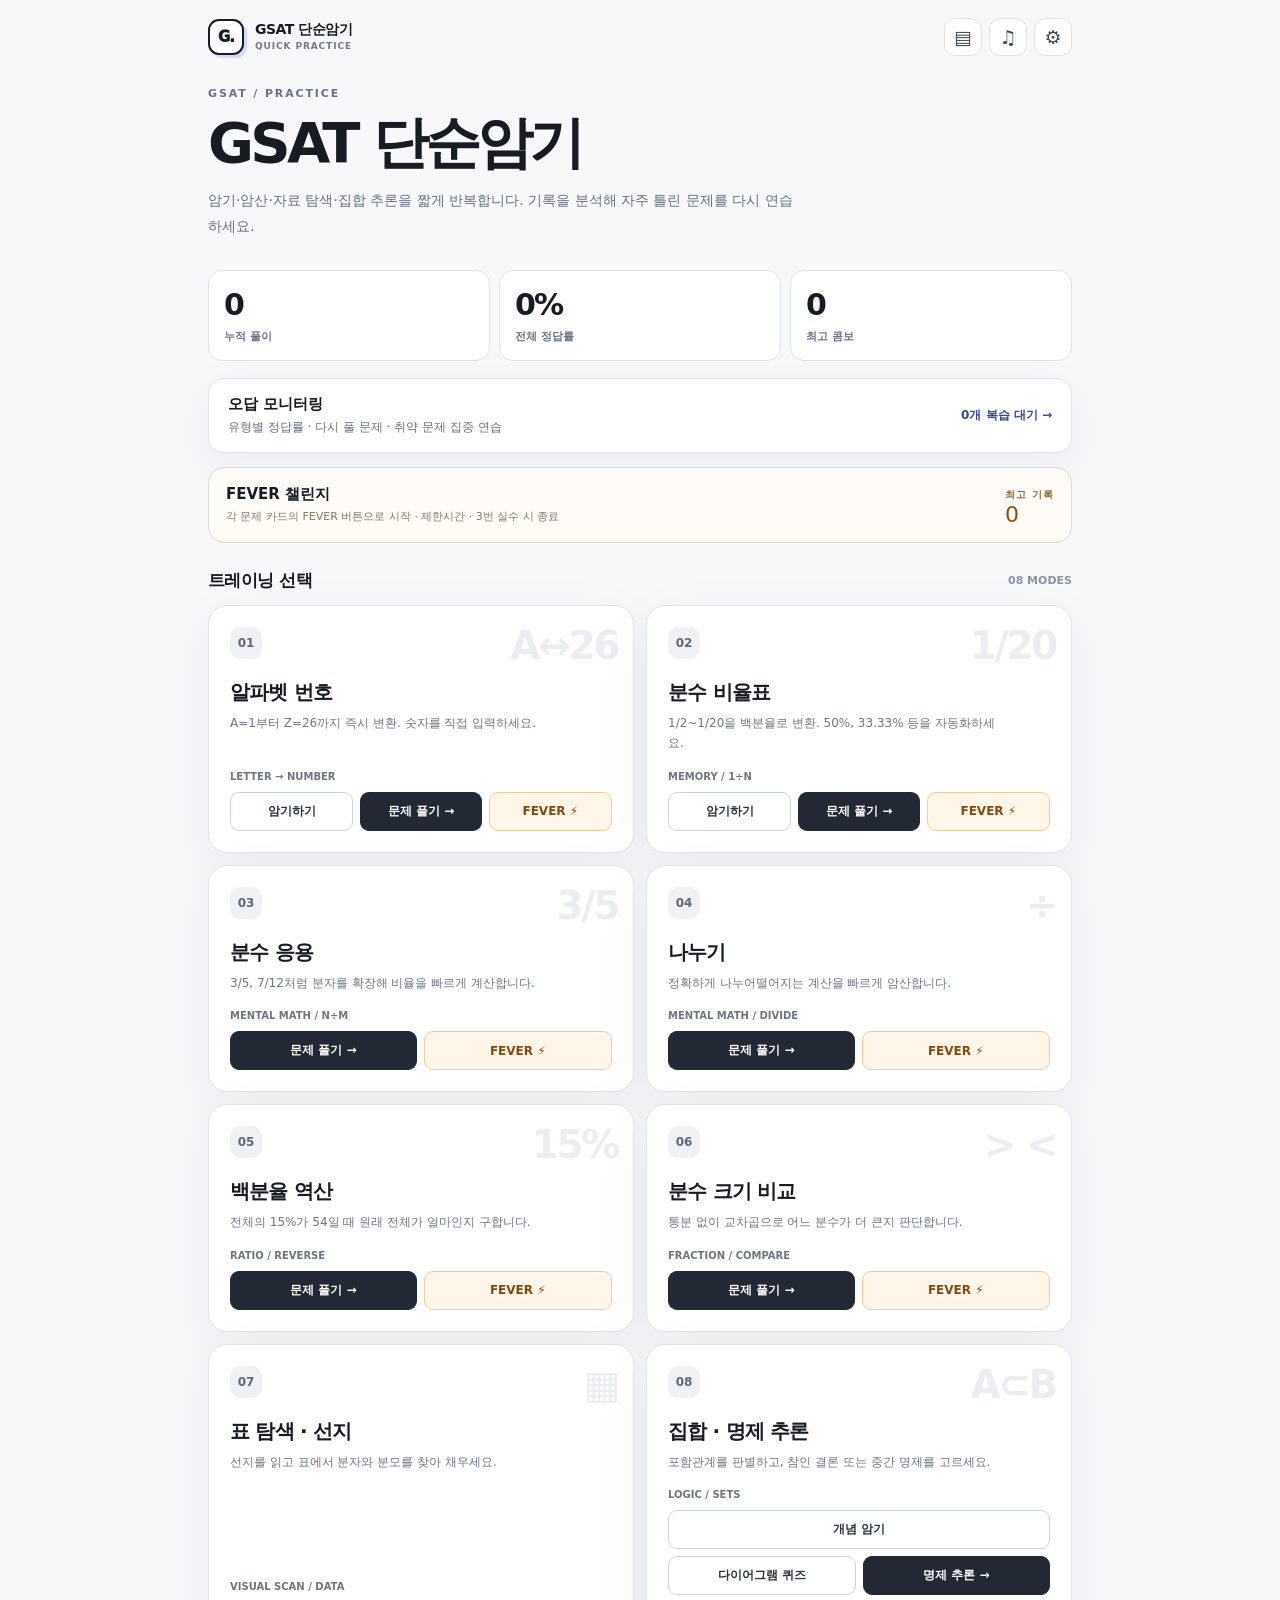
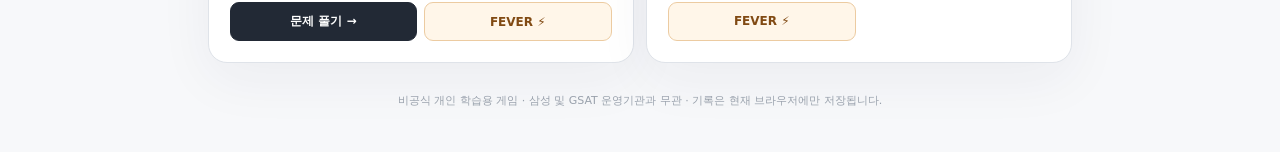
==== commit 1309af19: "Add files via upload" ====
--- a/index.html
+++ b/index.html
@@ -4,1422 +4,37 @@
   <meta charset="utf-8">
   <meta name="viewport" content="width=device-width,initial-scale=1,viewport-fit=cover">
   <meta name="theme-color" content="#f7f8fa">
-  <meta name="description" content="나누기·백분율 역산·분수 비교·자료해석·집합 추론과 오답 복습을 위한 GSAT 단순암기">
+  <meta name="description" content="암기 · 암산 · 자료해석 · 집합 추론 · FEVER 챌린지">
   <meta name="apple-mobile-web-app-capable" content="yes">
-  <meta name="apple-mobile-web-app-status-bar-style" content="default">
   <meta name="apple-mobile-web-app-title" content="GSAT 단순암기">
-  <style>
-:root{--bg:#f7f8fa;--paper:#fff;--ink:#171b24;--muted:#667080;--line:#dfe3e9;--line-strong:#aab2bd;--blue:#3f5af8;--good:#17875b;--bad:#c43843;--rounded:19px;--shadow:0 16px 55px rgba(30,41,64,.055)}
-*{box-sizing:border-box;-webkit-tap-highlight-color:transparent}
-html{background:var(--bg);scroll-behavior:smooth}
-body{margin:0;color:var(--ink);font-family:system-ui,-apple-system,"Apple SD Gothic Neo","Malgun Gothic",sans-serif;min-height:100dvh;overscroll-behavior-y:contain}
-button,input,select{font:inherit}
-button{cursor:pointer}
-button:focus-visible,input:focus-visible,select:focus-visible{outline:3px solid #899dff;outline-offset:2px}
-button:disabled{opacity:.36;cursor:not-allowed}
-.app-shell{max-width:940px;margin:0 auto;padding:calc(18px + env(safe-area-inset-top)) clamp(14px,4vw,38px) calc(42px + env(safe-area-inset-bottom));min-height:100dvh}
-.boot{letter-spacing:.22em;font-weight:800;color:#87909e;text-align:center;padding:36vh 0;font-size:12px}
-.topbar{display:flex;justify-content:space-between;align-items:center;gap:10px;margin-bottom:31px}
-.logo{display:flex;align-items:center;gap:11px;cursor:pointer;user-select:none}
-.logo-mark{width:36px;height:36px;border:2px solid var(--ink);border-radius:11px;display:grid;place-items:center;font-size:15px;font-weight:950;letter-spacing:-1px;background:#fff;box-shadow:3px 3px 0 #d5d9ff}
-.logo-words{display:flex;flex-direction:column;line-height:1.1}
-.logo-words strong{font-size:14px;letter-spacing:.12em}
-.logo-words small{font-size:9px;color:#737b89;letter-spacing:.15em;margin-top:4px;font-weight:750}
-.top-actions{display:flex;gap:7px;align-items:center}
-.icon-btn{width:38px;height:38px;border-radius:11px;border:1px solid var(--line);background:white;color:#404856;display:grid;place-items:center;font-size:19px}
-.icon-btn:active{transform:scale(.96)}
-.tiny-pill{font-size:11px;color:#60697a;border:1px solid var(--line);background:#fff;border-radius:999px;padding:7px 10px;font-weight:700}
-.eyebrow{font-size:11px;font-weight:800;letter-spacing:.17em;color:#687286;text-transform:uppercase}
-.hero h1{font-size:clamp(33px,7vw,56px);letter-spacing:-.066em;line-height:1.13;margin:11px 0 14px;font-weight:850}
-.hero p{font-size:14px;line-height:1.85;color:var(--muted);max-width:590px;margin:0 0 30px}
-.stats-grid{display:grid;grid-template-columns:repeat(3,1fr);gap:9px;margin-bottom:32px}
-.stat{border:1px solid var(--line);border-radius:14px;padding:16px 15px;background:var(--paper)}
-.stat b{display:block;font-size:clamp(24px,4.2vw,30px);letter-spacing:-.06em;line-height:1.2;font-variant-numeric:tabular-nums}
-.stat span{display:block;margin-top:6px;font-size:11px;color:#697384;font-weight:700}
-.section-header{display:flex;justify-content:space-between;align-items:center;margin:12px 0 13px}
-.section-header h2{font-size:17px;letter-spacing:-.03em;margin:0}
-.section-header span{font-size:11px;color:#8a93a0;font-weight:700}
-.mode-grid{display:grid;grid-template-columns:repeat(2,1fr);gap:12px}
-.mode-card{position:relative;text-align:left;border:1px solid var(--line);border-radius:19px;background:white;padding:21px;min-height:198px;display:flex;flex-direction:column;align-items:flex-start;box-shadow:var(--shadow);transition:transform .13s,border-color .13s,box-shadow .13s;overflow:hidden}
-.mode-card:active{transform:scale(.986)}.mode-card:hover{border-color:#b0bbcf;box-shadow:0 10px 35px rgba(45,56,78,.09)}
-.mode-index{display:flex;align-items:center;justify-content:center;width:32px;height:32px;background:#eff1f5;color:#606878;border-radius:10px;font-weight:800;font-size:12px;margin-bottom:20px}
-.mode-title{font-size:20px;font-weight:800;letter-spacing:-.04em}
-.mode-sub{font-size:12px;color:#6c7584;line-height:1.7;max-width:330px;margin-top:7px}
-.mode-art{position:absolute;right:15px;top:20px;color:#eaedf2;font-weight:900;letter-spacing:-.06em;font-size:39px;line-height:1;pointer-events:none}
-.mode-foot{display:flex;justify-content:space-between;align-items:center;width:100%;margin-top:auto;padding-top:17px;font-size:10px;font-weight:800;color:#6d7580}
-.play-arrow{width:27px;height:27px;border:1px solid #e7e9ee;display:grid;place-items:center;border-radius:8px;color:#212632;font-size:15px}
-.footnote{font-size:11px;color:#9ba3ae;line-height:1.65;text-align:center;margin:29px auto 0}
-.game-head{display:flex;align-items:center;justify-content:space-between;margin-bottom:17px;gap:10px}
-.back-btn{display:flex;align-items:center;gap:6px;border:0;padding:8px 0;background:transparent;font-weight:800;color:#667080;font-size:12px}
-.game-caption{color:#7f8998;font-size:11px;white-space:nowrap;font-weight:700}
-.game-banner{display:flex;align-items:flex-start;justify-content:space-between;gap:12px;margin:0 0 19px}
-.game-banner h1{font-size:clamp(23px,5vw,32px);letter-spacing:-.05em;margin:6px 0 0;line-height:1.25}
-.combo-chip{border:1px solid #d7dce5;border-radius:12px;background:#fff;padding:9px 13px;text-align:right;min-width:88px}
-.combo-chip strong{font-size:19px;font-variant-numeric:tabular-nums;letter-spacing:-.04em}
-.combo-chip small{display:block;font-size:9px;letter-spacing:.1em;color:#8a93a1;font-weight:800}
-.combo-chip.active{background:#181e32;color:#fff;border-color:#181e32}
-.combo-chip.active small{color:#b2bde0}
-.progress-track{height:5px;background:#e4e7ee;overflow:hidden;border-radius:100px;margin-bottom:12px}
-.progress-fill{height:100%;background:#262c38;border-radius:100px;transition:width .3s ease}
-.game-metrics{display:flex;justify-content:space-between;gap:15px;font-size:12px;color:#7b8492;margin-bottom:22px;font-variant-numeric:tabular-nums}
-.game-metrics b{color:#394152}
-.question-card{background:#fff;border:1px solid var(--line);border-radius:20px;padding:clamp(19px,5vw,38px);box-shadow:var(--shadow);min-height:280px}
-.question-label{font-size:11px;letter-spacing:.13em;font-weight:800;color:#808b9a;text-transform:uppercase}
-.big-question{font-size:clamp(79px,23vw,132px);font-weight:850;line-height:1.15;text-align:center;letter-spacing:-.075em;padding:18px 0 12px;color:#161b28}
-.fraction-question{display:flex;flex-direction:column;align-items:center;padding:15px 0 24px;min-height:162px}
-.fraction-numer,.fraction-denom{font-size:clamp(62px,16vw,90px);font-weight:850;letter-spacing:-.075em;line-height:1.0;font-variant-numeric:tabular-nums}
-.fraction-line{width:113px;height:5px;background:#111823;margin:9px 0 10px;border-radius:3px}
-.question-instruction{text-align:center;color:#7a8391;font-size:12px;margin-bottom:18px}
-.answer-form{display:flex;align-items:stretch;gap:9px;max-width:460px;margin:5px auto 0}
-.answer-input{min-width:0;flex:1;border:2px solid #e1e5ec;border-radius:13px;background:#f9fafc;padding:15px 14px;font-size:25px;font-weight:800;color:#222a36;text-align:center;font-variant-numeric:tabular-nums}
-.answer-input::placeholder{font-size:15px;color:#a0a8b4;letter-spacing:0}
-.primary-btn{padding:13px 18px;background:#222935;color:#fff;border:1px solid #222935;border-radius:13px;font-size:14px;font-weight:800;white-space:nowrap}
-.primary-btn:active{transform:scale(.98)}
-.answer-suffix{font-weight:800;font-size:20px;align-self:center;color:#697384}
-.choice-grid{display:grid;grid-template-columns:repeat(2,minmax(0,1fr));gap:10px;max-width:500px;margin:0 auto}
-.choice{border:1.5px solid #dce1e9;background:#fff;color:#29313f;padding:21px 12px;border-radius:14px;font-weight:800;font-variant-numeric:tabular-nums;font-size:23px;letter-spacing:-.035em;transition:transform .11s,background .11s,border-color .11s}
-.choice:active{transform:scale(.975)}.choice:hover{border-color:#8c9bb6;background:#fafbfe}
-.choice.correct{border-color:#17a46c;color:#13764c;background:#eafaf3}.choice.wrong{border-color:#db6570;color:#b33440;background:#fff2f3}
-.feedback{margin-top:16px;min-height:22px;font-size:13px;font-weight:750;text-align:center;color:#667080;line-height:1.6}
-.feedback.ok{color:var(--good)}.feedback.no{color:var(--bad)}
-.shortcut-note{text-align:center;color:#98a0ad;margin-top:13px;font-size:11px;line-height:1.5}
-.shake{animation:shake .28s ease}@keyframes shake{0%,100%{transform:translateX(0)}25%{transform:translateX(-6px)}50%{transform:translateX(5px)}75%{transform:translateX(-2px)}}
-.table-instruction{background:white;border:1px solid #d6d9df;border-radius:13px;padding:13px 15px;margin-bottom:11px;font-size:12px;line-height:1.65;color:#3c4655}
-.table-instruction strong{color:#171c25}
-.table-question-title{font-size:13px;font-weight:800;margin-bottom:10px;letter-spacing:-.01em}
-.drop-zone-grid{display:grid;grid-template-columns:1fr 1fr;gap:10px;margin-bottom:13px}
-.compare-panel{border:1px solid #d5dbe4;background:#fff;border-radius:14px;padding:13px;min-width:0}
-.compare-panel-header{display:flex;align-items:center;gap:8px;margin-bottom:9px;min-width:0}
-.compare-label{background:#222935;color:white;border-radius:7px;display:grid;place-items:center;width:28px;height:28px;font-size:15px;font-weight:800;flex:0 0 28px}
-.compare-description{font-size:11px;line-height:1.4;font-weight:750;letter-spacing:-.02em}
-.slotstack{display:flex;flex-direction:column;gap:6px}
-.drop-slot{border:1.5px dashed #bfc7d2;background:#fafbfc;border-radius:9px;min-height:49px;padding:8px;display:flex;flex-direction:column;align-items:flex-start;justify-content:center;gap:3px;color:#697484;transition:background .11s,border-color .11s}
-.drop-slot .slot-role{font-size:10px;font-weight:700;line-height:1.3}
-.drop-slot .slot-val{font-size:14px;min-height:16px;font-weight:850;line-height:1.2;color:#222e3c;font-variant-numeric:tabular-nums}
-.drop-slot.filled{border-style:solid;background:#f0f8f4;border-color:#9bcfb8}.drop-slot.filled .slot-val{color:#156b4d}
-.drop-slot.drop-active{border-color:#4f69f7;background:#ebeeff;box-shadow:0 0 0 3px #4c68fb1b}
-.drop-slot.drop-error{border-color:#d04f58;background:#fff0f1}
-.math-op{font-size:11px;text-align:center;font-weight:750;color:#7a8592;padding:1px}
-.table-help{display:flex;align-items:center;justify-content:space-between;gap:9px;color:#6a7483;font-size:11px;margin:8px 0 9px;line-height:1.5}
-.table-help .tag{border:1px solid #d9dfe8;border-radius:5px;padding:3px 6px;background:#fff;white-space:nowrap}
-.table-viewport{height:clamp(234px,39dvh,375px);overflow:auto;position:relative;border:1.5px solid #1b1d22;background:#fff;border-radius:0;overscroll-behavior:contain;scrollbar-width:thin}
-.gsat-table{border-collapse:separate;border-spacing:0;table-layout:fixed;width:710px;min-width:710px;background:#fff;color:#161616;font-family:"Malgun Gothic","Apple SD Gothic Neo",Arial,sans-serif;font-variant-numeric:tabular-nums;font-size:12px}
-.gsat-table th,.gsat-table td{border-right:1px solid #222;border-bottom:1px solid #222;padding:10px 5px;text-align:center;background:#fff;white-space:nowrap;height:39px}
-.gsat-table th{font-size:11px;font-weight:800;background:#fff;position:sticky;top:0;z-index:5}
-.gsat-table tr:last-child td{border-bottom:0}.gsat-table th:last-child,.gsat-table td:last-child{border-right:0}
-.gsat-table .company{position:sticky;left:0;width:112px;min-width:112px;z-index:3;font-weight:650;background:#fff}
-.gsat-table .year{position:sticky;left:112px;width:54px;min-width:54px;z-index:3;background:#fff}
-.gsat-table th.company,.gsat-table th.year{z-index:8}
-.gsat-table td.numeric{cursor:grab;user-select:none;-webkit-user-select:none;touch-action:none}
-.gsat-table td.numeric:active{cursor:grabbing}
-.gsat-table td.cell-picked{background:#e9edff !important;box-shadow:inset 0 0 0 2px #6f83f9}
-.gsat-table td.muted-group{border-top:1.5px solid #111}
-.table-legend{color:#858b96;font-size:10px;padding:7px 0 0}
-.table-compare{display:flex;gap:8px;justify-content:center;margin:13px 0 0}
-.table-compare button{flex:1;max-width:180px;padding:14px 5px;border:1.5px solid #ced4de;background:#fff;border-radius:10px;font-size:17px;font-weight:850;font-variant-numeric:tabular-nums}
-.table-compare button:not(:disabled):active{transform:scale(.98)}
-.table-feedback{font-size:12px;min-height:37px;margin:10px 0 0;text-align:center;line-height:1.6;font-weight:700;color:#5b6571}
-.table-feedback.ok{color:var(--good)}.table-feedback.no{color:var(--bad)}
-.drag-ghost{position:fixed;z-index:10001;pointer-events:none;transform:translate(-50%,-50%) rotate(-3deg) scale(1.12);border:1px solid #111c31;border-radius:9px;padding:13px 18px;font-size:18px;font-weight:850;box-shadow:0 15px 28px #10204d42,0 0 0 4px #e4eaff;background:#fff;color:#131a28;white-space:nowrap;will-change:left,top;user-select:none}
-.table-spark{box-shadow:0 0 0 4px #e7edff}
-.session-finish{border:1px solid var(--line);background:white;border-radius:22px;text-align:center;padding:43px 23px 33px;box-shadow:var(--shadow)}
-.finish-kicker{letter-spacing:.16em;color:#7a8595;font-size:11px;font-weight:850}
-.finish-percent{font-size:clamp(76px,17vw,126px);line-height:1.2;letter-spacing:-.095em;font-weight:850;font-variant-numeric:tabular-nums;margin:15px 0}
-.finish-title{font-size:22px;font-weight:800;letter-spacing:-.035em;margin:0 0 23px}
-.finish-grid{display:grid;grid-template-columns:repeat(3,1fr);gap:8px;max-width:570px;margin:0 auto 28px}
-.finish-stat{background:#f7f8fa;border-radius:12px;padding:13px 3px}
-.finish-stat b{font-size:23px;font-variant-numeric:tabular-nums}.finish-stat span{font-size:10px;color:#737d8e;display:block;margin-top:5px}
-.finish-actions{display:flex;justify-content:center;gap:9px;flex-wrap:wrap}
-.secondary-btn{padding:13px 18px;background:white;border:1px solid #cbd2dc;color:#293441;border-radius:13px;font-size:14px;font-weight:800}
-.overlay{position:fixed;inset:0;background:rgba(21,26,36,.42);z-index:2000;display:grid;place-items:center;padding:15px;backdrop-filter:blur(3px)}
-.modal{background:#fff;border-radius:20px;padding:24px;max-width:440px;width:100%;box-shadow:0 22px 66px rgba(10,18,35,.16)}
-.modal h2{font-size:22px;margin:0 0 9px;letter-spacing:-.045em}.modal p{color:#6f7989;font-size:13px;line-height:1.75;margin:0 0 16px}
-.setting-row{display:flex;align-items:center;justify-content:space-between;gap:14px;padding:13px 0;border-bottom:1px solid #eef0f4;font-size:13px;font-weight:700}
-.setting-row select{border:1px solid #ccd2dc;background:white;color:#242d3c;border-radius:9px;padding:8px;max-width:178px;font-weight:750}
-.setting-row input[type=checkbox]{accent-color:#28354b;width:18px;height:18px}
-.modal-footer{display:flex;justify-content:flex-end;margin-top:19px}
-#fx{position:fixed;inset:0;width:100%;height:100%;pointer-events:none;z-index:10000}
-.celebration{position:fixed;left:50%;top:23%;transform:translate(-50%,-50%);z-index:10002;pointer-events:none;white-space:nowrap;font-weight:950;font-size:clamp(35px,9vw,73px);color:#182230;letter-spacing:-.07em;opacity:0;text-align:center;text-shadow:0 2px 0 #fff,0 8px 22px #ffffffba}
-.celebration.show{animation:popcelebrate .73s cubic-bezier(.18,.8,.35,1)}
-@keyframes popcelebrate{0%{opacity:0;transform:translate(-50%,-50%) scale(.4) rotate(-8deg)}17%{opacity:1;transform:translate(-50%,-50%) scale(1.22) rotate(3deg)}60%{opacity:1;transform:translate(-50%,-50%) scale(1)}100%{opacity:0;transform:translate(-50%,-78%) scale(1.12)}}
-.toast{position:fixed;z-index:10100;left:50%;bottom:calc(28px + env(safe-area-inset-bottom));transform:translate(-50%,12px);background:#212a37;color:#fff;border-radius:12px;padding:11px 16px;font-weight:750;font-size:12px;opacity:0;transition:opacity .16s,transform .16s;pointer-events:none;white-space:nowrap;max-width:90vw;text-align:center}
-.toast.show{opacity:1;transform:translate(-50%,0)}
-@media(max-width:580px){.app-shell{padding-left:14px;padding-right:14px}.hero h1{font-size:38px}.mode-grid{gap:9px}.mode-card{padding:17px;min-height:205px}.mode-title{font-size:17px}.mode-sub{font-size:11px}.mode-art{font-size:30px;right:12px}.mode-index{margin-bottom:19px}.stat{padding:13px 9px}.stat b{font-size:24px}.question-card{padding:20px 15px}.answer-form{gap:5px}.answer-input{font-size:23px;padding:12px 8px}.primary-btn{padding:12px}.compare-panel{padding:9px}.compare-description{font-size:10px}.compare-panel-header{align-items:flex-start}.drop-slot .slot-role{font-size:9px}.drop-slot .slot-val{font-size:13px}.drop-slot{padding:7px;min-height:51px}.table-viewport{height:34dvh;min-height:225px}.table-help{font-size:10px}.table-compare button{font-size:15px}}
-@media(max-width:365px){.mode-art{display:none}.mode-card{min-height:190px}.mode-title{font-size:16px}.compare-description{font-size:9.5px}.drop-zone-grid{gap:6px}}
-@media(prefers-reduced-motion:reduce){*,*::before,*::after{scroll-behavior:auto!important;animation-duration:.001ms!important;transition-duration:.001ms!important}}
-
-/* v1.1: printable exam-sheet composition, based on the proportions of a PSAT handout.
-   No copied exam text or tables are bundled. */
-.exam-paper{max-width:830px;margin:0 auto;background:#fff;border:1px solid #cdd2da;border-radius:0;padding:clamp(20px,5.1vw,51px) clamp(19px,5.8vw,61px) clamp(35px,5.5vw,62px);box-shadow:0 9px 28px rgba(17,24,39,.025)}
-.exam-paper-meta{display:flex;justify-content:space-between;gap:12px;border-bottom:1px solid #dadada;padding-bottom:8px;margin-bottom:23px;font-size:10px;font-weight:700;color:#777;letter-spacing:.025em}
-.exam-question{font-size:clamp(14px,2.5vw,16px);line-height:1.8;letter-spacing:-.025em;margin:0 0 12px;color:#151515}
-.exam-question strong{font-weight:850}
-.exam-bracket{white-space:nowrap;font-weight:750}
-.exam-formula{font-size:12px;line-height:1.6;color:#51555d;margin:0 0 23px;border-left:2px solid #c9ced6;padding-left:11px}
-.exam-paper .drop-zone-grid{gap:14px;margin-bottom:21px}
-.exam-paper .compare-panel{border-color:#cbd0d8;border-radius:6px;box-shadow:none;padding:13px}
-.exam-paper .compare-label{background:#252525;border-radius:3px}
-.exam-paper .compare-description{font-size:12px;line-height:1.55}
-.exam-paper .drop-slot{border-radius:4px;background:#fff;border-color:#b7bdc6}
-.exam-paper .drop-slot.filled{background:#f1f6f2;border-color:#a8c5b4}
-.exam-paper .drop-slot.drop-active{background:#eef1ff;border-color:#445bde}
-.exam-paper .table-help{margin:8px 0 27px;color:#777}
-.exam-paper .table-help .tag{border-color:#e0e0e0;border-radius:3px;color:#555}
-.exam-table-wrap{width:100%;max-width:690px;margin:0 auto;padding:0}
-.exam-table-title{font-family:'Malgun Gothic','Apple SD Gothic Neo',sans-serif;color:#111;text-align:center;font-size:clamp(13px,2.3vw,16px);line-height:1.6;font-weight:750;letter-spacing:-.035em;margin-bottom:1px}
-.exam-table-unit{text-align:right;font-size:11px;color:#272727;margin-bottom:7px}
-.exam-paper .table-viewport{height:auto;min-height:0;max-height:none;overflow-x:auto;overflow-y:hidden;border:0;border-radius:0;scrollbar-width:thin;overscroll-behavior-x:contain}
-.exam-paper .gsat-table{border-collapse:collapse;table-layout:fixed;min-width:0;width:100%;font-size:12px;border:1px solid #252525}
-.exam-paper .gsat-table th,.exam-paper .gsat-table td{border:1px solid #545454;padding:7px 6px;height:33px;font-weight:450;position:static;white-space:nowrap;background:#fff;text-align:center}
-.exam-paper .gsat-table th{font-weight:750;background:#f6f6f6}
-.exam-paper .gsat-table .label-cell{background:#fafafa;font-weight:650}
-.exam-paper .gsat-table th small{display:block;font-size:9px;color:#333;font-weight:500}
-.exam-paper .gsat-table .group-start>*{border-top:2px solid #333}
-.exam-paper .gsat-table .total-row>*{background:#f5f5f5;font-weight:750}
-.exam-paper .gsat-table tr:last-child>*{border-bottom:1px solid #545454}
-.exam-paper .gsat-table tr>*:last-child{border-right:1px solid #545454}
-.exam-paper .gsat-table td.numeric{touch-action:none}
-.exam-paper .gsat-table td.numeric.cell-picked{background:#e9edff;box-shadow:inset 0 0 0 2px #7485ec}
-.exam-paper .gsat-table.finance-table{min-width:605px}
-.exam-paper .gsat-table.finance-table th:first-child{width:21%}
-.exam-paper .gsat-table.finance-table th:nth-child(2){width:12%}
-.exam-paper .gsat-table.industry-table{min-width:620px}
-.exam-paper .gsat-table.industry-table th:first-child{width:12%}
-.exam-paper .gsat-table.industry-table th:nth-child(2){width:18%}
-.exam-paper .gsat-table.monthly-table{min-width:320px;max-width:480px;margin:0 auto}
-.exam-paper .table-legend{font-size:10px;color:#767b84;line-height:1.6;padding:11px 0 0}
-.exam-paper+.table-compare{max-width:830px;margin:17px auto 0}
-.exam-paper~.table-feedback{max-width:830px;margin:9px auto 0}
-@media(max-width:600px){
- .exam-paper{padding:23px 17px 33px}
- .exam-paper-meta{font-size:9px;margin-bottom:20px}
- .exam-paper .drop-zone-grid{gap:7px;position:sticky;top:7px;z-index:10;background:rgba(255,255,255,.96);padding:6px 0;margin-left:-5px;margin-right:-5px}
- .exam-paper .compare-panel{padding:8px}
- .exam-paper .compare-description{font-size:10px}
- .exam-paper .drop-slot{padding:7px 5px}
- .exam-paper .table-help{font-size:10px;gap:4px}
- .exam-paper .table-help .tag{font-size:9px}
- .exam-paper .gsat-table{font-size:11px}
- .exam-paper .gsat-table th,.exam-paper .gsat-table td{padding:7px 3px;height:34px}
- .exam-paper .table-legend{padding:9px 0 0}
- .exam-paper .gsat-table.monthly-table{width:100%;min-width:290px}
-}
-
-/* v1.2: study tables, statement-first ratio slots, and mobile table fit. */
-.mode-card{display:flex;flex-direction:column;align-items:stretch;cursor:default}
-.mode-card .mode-title,.mode-card .mode-sub,.mode-card .mode-foot{display:block}
-.mode-card .mode-foot{margin-top:auto;margin-bottom:10px}
-.mode-actions{display:flex;gap:7px;flex-wrap:wrap;position:relative;z-index:1}
-.mode-actions button{flex:1;min-width:0;padding:10px 8px;font-size:12px;white-space:nowrap;border-radius:9px}
-.mode-actions .mode-study{background:white}
-.mode-actions .mode-play{padding:10px 7px}
-.study-header{margin:12px 0 17px}
-.study-header h1{font-size:clamp(26px,5vw,38px);letter-spacing:-.055em;margin:7px 0 5px}
-.study-header p{font-size:13px;color:#697483;line-height:1.65;margin:0}
-.study-toolbar{display:flex;gap:8px;flex-wrap:wrap;margin:18px 0}
-.study-toggle{background:#fff;border:1px solid #ccd2dc;border-radius:9px;padding:11px 12px;color:#475164;font-size:12px;font-weight:750}
-.study-toggle.selected{background:#e9edff;border-color:#677cff;color:#263a9e}
-.study-play{margin-left:auto;font-size:12px;padding:11px 13px}
-.study-grid{display:grid;gap:9px}
-.study-grid.alphabet-grid{grid-template-columns:repeat(6,minmax(0,1fr))}
-.study-grid.fraction-grid{grid-template-columns:repeat(5,minmax(0,1fr))}
-.study-item{border:1px solid #cfd5de;border-radius:11px;background:#fff;min-height:91px;display:flex;flex-direction:column;gap:7px;align-items:center;justify-content:center;padding:10px 5px}
-.study-front{font-size:clamp(17px,3vw,22px);font-weight:850;color:#111e33}
-.study-back{font-size:clamp(13px,2.3vw,17px);font-weight:750;color:#54627c;font-variant-numeric:tabular-nums}
-.study-item.masked .study-back{visibility:hidden}
-.study-item.masked.revealed .study-back{visibility:visible;color:#2855ce}
-.study-item.masked{border-style:dashed;border-color:#aeb8ca}
-.study-item.masked.revealed{border-style:solid;background:#f0f4ff}
-.study-footnote{color:#798391;font-size:11px;line-height:1.7;margin:16px 0 26px}
-.exam-paper .exam-question{font-size:14px;margin-bottom:22px}
-.exam-options{display:flex;flex-direction:column;gap:16px;margin:0 0 38px}
-.exam-option{display:flex;flex-direction:column;gap:7px;min-width:0;padding-bottom:14px;border-bottom:1px solid #ececef}
-.exam-option-text{display:flex;gap:9px;align-items:baseline;color:#151515;font-size:clamp(13px,2vw,15px);font-weight:600;line-height:1.7}
-.exam-option-number{font-family:Arial,sans-serif;font-size:20px;font-weight:600;flex:0 0 25px}
-.exam-option-ratio{display:flex;gap:10px;align-items:center;margin:0 0 0 34px}
-.exam-option-ratio .drop-slot{height:42px;min-height:42px;max-width:140px;flex:1;align-items:center;border:1px dashed #9ba5b7;border-radius:3px;background:#fff;padding:5px 8px}
-.exam-option-ratio .slot-val{font-size:14px;line-height:1.25;text-align:center;min-height:17px}
-.exam-option-ratio .drop-slot.filled{border:1px solid #78a78e;background:#f0faf4}
-.exam-option-ratio .drop-slot:not(.filled)::after{content:' ';height:1px;width:80%;background:#d6dae2}
-.fraction-slash{font-size:22px;font-weight:500;color:#151515;padding:0 2px}
-.exam-paper .table-viewport{overflow-x:hidden;max-width:100%}
-.exam-paper .gsat-table.finance-table,.exam-paper .gsat-table.industry-table,.exam-paper .gsat-table.monthly-table,.exam-paper .gsat-table.kindergarten-table{min-width:0;max-width:none;width:100%}
-.exam-paper .gsat-table th,.exam-paper .gsat-table td{white-space:normal;overflow-wrap:anywhere}
-.exam-paper .gsat-table td.numeric{white-space:nowrap;font-variant-numeric:tabular-nums}
-.exam-paper .gsat-table.finance-table th:first-child{width:19%}
-.exam-paper .gsat-table.finance-table th:nth-child(2){width:12%}
-.exam-paper .gsat-table.industry-table th:first-child{width:12%}
-.exam-paper .gsat-table.industry-table th:nth-child(2){width:18%}
-.exam-paper .gsat-table.kindergarten-table th:first-child{width:19%}
-.table-bottom{display:flex;align-items:center;justify-content:space-between;gap:12px;flex-wrap:wrap;margin-top:9px}
-.table-zoom-btn{border:1px solid #d2d5de;background:#fff;color:#485266;font-size:11px;font-weight:700;padding:7px 10px;border-radius:6px;white-space:nowrap}
-.table-zoom-btn:hover{border-color:#71809c}
-.exam-paper .table-viewport.table-enlarged{overflow-x:auto}
-.exam-paper .table-viewport.table-enlarged .finance-table{min-width:640px}
-.exam-paper .table-viewport.table-enlarged .industry-table{min-width:650px}
-.exam-paper .table-viewport.table-enlarged .kindergarten-table{min-width:470px}
-.exam-paper .table-viewport.table-enlarged .monthly-table{min-width:390px}
-.table-feedback:empty{min-height:0;margin:0}
-@media(max-width:700px){
- .study-grid.alphabet-grid{grid-template-columns:repeat(4,minmax(0,1fr))}
- .study-grid.fraction-grid{grid-template-columns:repeat(3,minmax(0,1fr))}
- .exam-paper .gsat-table th,.exam-paper .gsat-table td{padding:6px 2px}
-}
-@media(max-width:600px){
- .exam-paper{padding:23px 12px 30px}
- .exam-paper .exam-question{margin-bottom:18px}
- .exam-options{gap:13px;margin-bottom:29px}
- .exam-option{gap:5px;padding-bottom:11px}
- .exam-option-text{font-size:12.5px;line-height:1.6}
- .exam-option-ratio{gap:8px;margin-left:32px}
- .exam-option-ratio .drop-slot{max-width:128px;height:37px;min-height:37px}
- .exam-paper .gsat-table{font-size:clamp(9px,2.45vw,11px)}
- .exam-paper .gsat-table th,.exam-paper .gsat-table td{font-size:inherit;padding:5px 1px;line-height:1.4;height:31px}
- .exam-paper .gsat-table th{word-break:keep-all}
- .exam-paper .gsat-table.finance-table th:first-child{width:20%}
- .exam-paper .gsat-table.finance-table th:nth-child(2){width:12%}
- .exam-paper .gsat-table.industry-table th:first-child{width:12%}
- .exam-paper .gsat-table.industry-table th:nth-child(2){width:18%}
- .exam-paper .gsat-table th small{font-size:8px}
- .exam-paper .gsat-table td.numeric{letter-spacing:-.035em}
- .exam-paper .table-legend{font-size:9px}
- .mode-card{padding:15px;min-height:232px}
- .mode-actions button{font-size:11px;padding:8px 4px}
- .study-item{min-height:84px}
-}
-@media(max-width:365px){
- .study-grid.fraction-grid{grid-template-columns:repeat(2,minmax(0,1fr))}
- .exam-paper .gsat-table{font-size:9px}
- .exam-paper .gsat-table th,.exam-paper .gsat-table td{padding:5px 0}
- .exam-paper{padding-left:8px;padding-right:8px}
-}
-
-/* v1.3: syllogisms and the simplified GSAT 단순암기 brand. */
-.logo-words strong{font-size:14px;letter-spacing:-.035em}
-.logo-words small{letter-spacing:.1em}
-.reason-paper{background:#fff;border:1px solid #dce0e7;border-radius:17px;box-shadow:var(--shadow);padding:clamp(21px,4vw,38px) clamp(17px,4vw,37px) 25px;margin:0 auto;max-width:840px}
-.reason-meta{display:flex;justify-content:space-between;gap:10px;color:#7a8392;font-size:11px;letter-spacing:.05em;font-weight:750;margin-bottom:13px}
-.reason-intro{font-size:clamp(15px,2.6vw,18px);font-weight:750;color:#171d2a;line-height:1.7;letter-spacing:-.025em;margin:0 0 23px}
-.reason-premises{display:flex;flex-direction:column;gap:0;background:#fafbfc;border:1px solid #e1e5ec;border-radius:10px;margin-bottom:29px;overflow:hidden}
-.reason-premise{display:flex;gap:18px;align-items:baseline;padding:16px 20px;border-bottom:1px solid #e4e7ed;line-height:1.65;letter-spacing:-.02em;font-weight:720;font-size:clamp(15px,2.3vw,18px)}
-.reason-premise:last-child{border-bottom:0}
-.reason-p-label{font-size:11px;font-weight:740;color:#687385;min-width:72px;flex:0 0 auto}
-.reason-connector{font-size:15px;color:#747d8d;padding:6px 20px;border-bottom:1px solid #e4e7ed;letter-spacing:.1em;text-align:center}
-.reason-goal{background:#f0f3f8}
-.reason-choices{display:grid;grid-template-columns:1fr;gap:10px}
-.reason-choice{min-height:63px;width:100%;display:flex;gap:18px;text-align:left;align-items:center;background:#fff;border:1px solid #cdd4df;padding:14px 18px;border-radius:11px;color:#202836;font-size:clamp(15px,2.3vw,17px);font-weight:650;letter-spacing:-.02em;line-height:1.5;transition:transform .1s,border-color .1s,background .1s}
-.reason-choice:active{transform:scale(.988)}
-.reason-choice:hover{border-color:#8899ba;background:#fcfdff}
-.reason-choice-number{font-size:23px;color:#606b7c;line-height:1;flex:0 0 auto}
-.reason-choice.correct,.reason-choice.reason-answer-reveal{background:#f0faf5;border-color:#43a87b;color:#11653e}
-.reason-choice.wrong{background:#fff0f0;border-color:#e07780;color:#b42b37}
-.reason-feedback{margin-top:17px;text-align:left;line-height:1.8;min-height:28px}
-.reason-hint{border-top:1px dashed #e6e8ec;padding-top:12px;color:#7c8595;font-size:11px;line-height:1.7;margin:17px 0 0}
-@media(max-width:480px){
- .reason-paper{padding:20px 15px 20px}
- .reason-intro{font-size:15px;margin-bottom:17px}
- .reason-premise{padding:15px 12px;gap:8px;font-size:15px}
- .reason-p-label{min-width:57px;font-size:10px}
- .reason-choice{min-height:61px;padding:12px 11px;font-size:15px;gap:11px}
- .reason-choice-number{font-size:21px}
-}
-
-/* v1.4: diagram memorization and multiple-choice Venn training */
-.mode-actions.logic-actions{display:grid;grid-template-columns:repeat(2,minmax(0,1fr));width:100%;gap:7px}
-.mode-actions.logic-actions .mode-study{grid-column:span 2}
-.mode-actions.logic-actions button{white-space:normal;line-height:1.25;min-height:39px}
-.diagram-legend{display:flex;align-items:center;flex-wrap:wrap;gap:8px 24px;padding:12px 15px;border:1px solid #e0e4eb;border-radius:11px;background:#fff;font-size:12px;font-weight:670;color:#414c60}
-.diagram-legend>span{display:inline-flex;align-items:center;gap:7px}
-.legend-square{display:inline-block;width:19px;height:17px;border:1px solid #8190a7;background:#abb5c5}
-.legend-x{font-size:23px;line-height:1;font-weight:850;color:#161d29}
-.diagram-study-callout{margin-top:10px;color:#586378;font-size:12px;line-height:1.7}
-.diagram-study-grid{display:grid;grid-template-columns:repeat(2,minmax(0,1fr));gap:12px}
-.diagram-study-card{background:#fff;text-align:left;border:1px solid #d7dde6;border-radius:15px;padding:18px;display:flex;flex-direction:column;gap:8px;min-width:0;min-height:276px;align-items:stretch}
-.diagram-study-card:hover{border-color:#9baac3}
-.diagram-study-statement{font-size:16px;font-weight:800;line-height:1.5;color:#182235;word-break:keep-all}
-.diagram-study-illustration{position:relative;display:block;margin:0 auto;width:100%;max-width:280px}
-.diagram-svg{display:block;width:100%;height:auto;pointer-events:none}
-.diagram-masked-label{display:none;position:absolute;inset:0;align-items:center;justify-content:center;color:#758093;font-size:12px;font-weight:750}
-.diagram-study-detail{display:flex;flex-direction:column;gap:5px;line-height:1.5;min-height:64px}
-.diagram-study-detail strong{font-size:17px;color:#26344a;font-weight:800}
-.diagram-study-detail small{font-size:12px;color:#6d7685;line-height:1.65}
-.diagram-study-card.masked:not(.revealed){border-style:dashed}
-.diagram-study-card.masked:not(.revealed) .diagram-svg,.diagram-study-card.masked:not(.revealed) .diagram-study-detail{visibility:hidden}
-.diagram-study-card.masked:not(.revealed) .diagram-masked-label{display:flex}
-.diagram-study-card.masked.revealed{border-color:#7c99df;background:#f7f9ff}
-.diagram-question-instruction{font-size:15px;color:#323b4a;font-weight:720;line-height:1.6;margin:0 0 12px}
-.diagram-statement{font-size:clamp(21px,4vw,27px);font-weight:850;text-align:center;border:1px solid #dbe0e8;padding:20px 12px;border-radius:11px;line-height:1.5;color:#111d2e;background:#f9fafc}
-.quiz-legend{border:0;border-bottom:1px solid #e5e8ef;border-radius:0;background:transparent;justify-content:center;margin:13px 0 17px;padding:5px 0 12px;font-size:11px}
-.diagram-option-grid{display:grid;grid-template-columns:repeat(2,minmax(0,1fr));gap:12px}
-.diagram-option{display:flex;flex-direction:column;justify-content:flex-start;align-items:stretch;padding:11px 12px 5px;gap:1px;border:1px solid #ccd4e0;border-radius:12px;background:#fff;color:#283244;min-width:0}
-.diagram-option:active{transform:scale(.985)}
-.diagram-option:hover{border-color:#8ca0c4}
-.diagram-option-number{text-align:left;font-size:22px;color:#5d6879;font-weight:700;line-height:1.2}
-.diagram-option .diagram-svg{max-height:185px}
-.diagram-option.correct,.diagram-option.diagram-answer-reveal{background:#f0faf5;border-color:#43a87b}
-.diagram-option.wrong{background:#fff0f0;border-color:#e07780}
-@media(max-width:600px){.diagram-study-grid{grid-template-columns:1fr 1fr;gap:8px}.diagram-study-card{min-height:215px;padding:11px}.diagram-study-statement{font-size:12px;min-height:40px}.diagram-study-detail strong{font-size:14px}.diagram-study-detail small{font-size:10px}.diagram-option-grid{gap:7px}.diagram-option{padding:6px 7px 2px}.diagram-option-number{font-size:18px}.diagram-statement{padding:13px 7px}.diagram-legend{gap:5px 16px;font-size:11px}}
-@media(max-width:375px){.diagram-study-grid{grid-template-columns:1fr}.diagram-study-card{min-height:220px;padding:14px}.diagram-study-statement{font-size:15px;min-height:0}.diagram-study-illustration{max-width:220px}.diagram-study-detail strong{font-size:16px}.diagram-study-detail small{font-size:11px}.diagram-option{padding:4px 3px}.diagram-legend{font-size:10px}}
-/* v1.5 — math modules and local-only error dashboard */
-.monitor-banner{display:flex;justify-content:space-between;align-items:center;text-align:left;gap:12px;width:100%;background:#fff;border:1px solid var(--line);border-radius:15px;padding:16px 19px;margin:-15px 0 30px;box-shadow:var(--shadow);color:var(--ink)}
-.monitor-banner span:first-child{display:flex;flex-direction:column;gap:5px}.monitor-banner strong{font-size:15px}.monitor-banner small{font-size:12px;color:var(--muted)}.monitor-count{font-size:12px;white-space:nowrap;font-weight:800;color:#344b92}
-.math-equation{font-size:clamp(34px,9vw,68px);font-weight:850;letter-spacing:-.055em;text-align:center;margin:44px auto 28px;line-height:1.35;font-variant-numeric:tabular-nums}.math-equation span{color:#607082}
-.reverse-percent-brief{text-align:center;display:flex;justify-content:center;align-items:center;flex-wrap:wrap;gap:8px;font-size:clamp(16px,3vw,23px);padding:46px 0 27px}.reverse-percent-brief strong{font-size:clamp(28px,7vw,44px);letter-spacing:-.04em}
-.compare-fractions{display:flex;align-items:center;justify-content:center;gap:clamp(19px,5vw,62px);padding:25px 0 32px}.math-fraction{display:flex;flex-direction:column;align-items:center;min-width:65px;gap:6px;font-size:clamp(40px,10vw,72px);line-height:1.15;font-variant-numeric:tabular-nums}.math-fraction i{background:#1b2536;width:100%;height:4px;border-radius:4px}.comparison-placeholder{font-size:clamp(37px,7vw,50px);font-weight:850;color:#a7b0be}
-.compare-choices{display:grid;grid-template-columns:repeat(3,1fr);max-width:510px;margin:0 auto;gap:10px}.compare-choices .choice{padding:16px;font-size:32px}
-.monitor-header{margin-bottom:26px}.monitor-header h1{font-size:clamp(29px,5vw,43px);letter-spacing:-.05em;margin:10px 0}.monitor-header p{font-size:13px;color:var(--muted);line-height:1.8;margin:0}.monitor-stats{margin-bottom:15px}.monitor-toolbar{display:flex;flex-wrap:wrap;align-items:center;gap:12px;margin-bottom:27px}.monitor-help{font-size:11px;color:var(--muted)}
-.monitor-heading{font-size:17px;letter-spacing:-.03em;margin:24px 0 13px}
-.mode-stat-list{border:1px solid var(--line);border-radius:15px;background:#fff;overflow:hidden}.mode-stat-row{display:flex;align-items:center;gap:12px;padding:12px 15px;border-bottom:1px solid #ebedf0}.mode-stat-row:last-child{border-bottom:0}.mode-stat-name{flex:1;min-width:0;display:flex;flex-direction:column;gap:3px}.mode-stat-name strong{font-size:13px}.mode-stat-name small{font-size:10px;color:var(--muted);line-height:1.6}.stat-rate{display:flex;flex-direction:column;min-width:48px;text-align:right}.stat-rate strong{font-size:17px}.stat-rate small{font-size:10px;color:var(--muted)}.stat-review{font-size:11px;padding:9px 12px}
-.monitor-list-head{display:flex;gap:12px;align-items:center;justify-content:space-between;margin-top:21px}.monitor-list-head h2{margin:8px 0}.monitor-list-head label{font-size:11px;color:#566171}.monitor-list-head select{border:1px solid #ccd3dd;border-radius:7px;background:#fff;padding:8px;max-width:170px;color:#293446}
-.wrong-list-item{display:flex;align-items:center;justify-content:space-between;gap:11px;border-bottom:1px solid #e5e8ed;padding:13px 5px}.wrong-list-item div{display:flex;flex-direction:column;gap:5px;min-width:0}.wrong-list-item small{font-size:10px;color:#808b99}.wrong-list-item strong{font-size:13px;line-height:1.5;overflow-wrap:anywhere}.wrong-badge{white-space:nowrap;font-size:10px;color:#9e3943;border-radius:100px;padding:5px 7px;background:#fff0f0;font-weight:750}.monitor-empty{border:1px dashed #cbd0da;border-radius:12px;padding:28px;text-align:center;color:#818b98;font-size:13px}.monitor-footer{margin:27px 0 20px;border-top:1px solid #e1e4e9;padding-top:14px}.monitor-footer p{font-size:11px;color:#929aa6;line-height:1.7}
-@media(max-width:560px){.monitor-banner{padding:13px;align-items:flex-start}.monitor-count{font-size:10px;max-width:92px;white-space:normal;text-align:right}.monitor-banner small{font-size:11px}.mode-stat-row{gap:7px;padding:12px 10px}.mode-stat-name strong{font-size:12px}.mode-stat-name small{font-size:10px}.stat-review{padding:8px 8px}.monitor-stats .stat{padding:13px 8px}.monitor-stats .stat b{font-size:23px}.wrong-badge{font-size:9px;padding:4px}.wrong-list-item strong{font-size:12px}}
-
-</style>
+  <link rel="manifest" href="./manifest.webmanifest">
+  <link rel="icon" type="image/png" href="./icons/icon-192.png">
+  <link rel="apple-touch-icon" href="./icons/icon-192.png">
+  <link rel="stylesheet" href="./css/base.css">
+  <link rel="stylesheet" href="./css/table.css">
+  <link rel="stylesheet" href="./css/logic.css">
+  <link rel="stylesheet" href="./css/fever.css">
+  <link rel="stylesheet" href="./css/progress.css">
+  <link rel="stylesheet" href="./css/keypad.css">
   <title>GSAT 단순암기</title>
 </head>
 <body>
-  <div id="app" class="app-shell">
-    <div class="boot">GSAT 단순암기</div>
-  </div>
+  <div id="app" class="app-shell"><div class="boot">GSAT 단순암기</div></div>
   <canvas id="fx" aria-hidden="true"></canvas>
   <div id="celebration" class="celebration" aria-live="polite" aria-atomic="true"></div>
   <div id="toast" class="toast" aria-live="polite"></div>
-  <script>
-/* GSAT 단순암기 — no external frameworks or server required.
- * New training modes can be added via window.GSATLab.registerMode({...}).
- * See README.md and the registerMode call at the end of this file.
- */
-(() => {
-  'use strict';
-  const $ = (sel, root = document) => root.querySelector(sel);
-  const $$ = (sel, root = document) => [...root.querySelectorAll(sel)];
-  const app = $('#app');
-  const fxCanvas = $('#fx');
-  const fxCtx = fxCanvas.getContext('2d');
-  const modeRegistry = new Map();
-  const STORAGE_KEY = 'gsat-speed-lab-v1';
-  const DEFAULT_SETTINGS = {questionCount:10, answerStyle:'choice', tablePreset:'mixed', tableOptions:2, reasoningStyle:'mixed', divisionLevel:'mixed', sound:true, haptics:true};
-  const defaultData = () => ({ settings:{...DEFAULT_SETTINGS}, records:[], totalRight:0, totalAnswered:0, bestCombo:0, wrongBank:{}, modeStats:{} });
-  let state = loadState();
-  let session = null;
-  let currentMode = null;
-  let question = null;
-  let pendingTimer = null;
-  let tableCleanup = () => {};
-  let audioContext = null;
-  let particles = [], animating = false, canvasW=0, canvasH=0, fxRatio=1;
-  let selectedCell = null;
-  let toastTimer = null;
-  let studyMode = null;
-  let monitoring = false;
-  const reducedMotion = matchMedia('(prefers-reduced-motion: reduce)').matches;
-
-  function loadState(){
-    try {
-      const raw = JSON.parse(localStorage.getItem(STORAGE_KEY));
-      if(!raw || typeof raw !== 'object') return defaultData();
-      return {...defaultData(), ...raw,settings:{...DEFAULT_SETTINGS,...raw.settings},records:Array.isArray(raw.records)?raw.records:[],wrongBank:raw.wrongBank&&typeof raw.wrongBank==='object'?raw.wrongBank:{},modeStats:raw.modeStats&&typeof raw.modeStats==='object'?raw.modeStats:{}};
-    } catch {return defaultData();}
-  }
-  function saveState(){try {localStorage.setItem(STORAGE_KEY,JSON.stringify(state));}catch{}}
-  function pick(arr){return arr[Math.floor(Math.random()*arr.length)];}
-  const random = (min,max)=>Math.floor(Math.random()*(max-min+1))+min;
-  function shuffle(arr){const a=[...arr];for(let i=a.length-1;i>0;i--){const j=random(0,i);[a[i],a[j]]=[a[j],a[i]];}return a;}
-  const two = n => Number(n).toLocaleString('ko-KR',{maximumFractionDigits:2});
-  const fixed2 = n => Number(n.toFixed(2)).toLocaleString('ko-KR',{maximumFractionDigits:2});
-  const escapeHtml = s => String(s).replace(/[&<>"']/g, c => ({'&':'&amp;','<':'&lt;','>':'&gt;','"':'&quot;',"'":'&#39;'}[c]));
-  const letter = n => String.fromCharCode(64+n);
-  const percentage = (num,denom) => num/denom*100;
-
-  function registerMode(m){
-    if(!m || !m.key || !m.title || !m.makeQuestion || !m.render || !m.mount || !m.checkAnswer) throw Error('Incomplete mode definition');
-    modeRegistry.set(m.key,m);
-    if(!session && !studyMode && !monitoring) renderHome();
-  }
-  window.GSATLab={registerMode, listModes:()=>[...modeRegistry.keys()],version:'1.5.0'};
-
-  function topbar(){
-    return `<header class="topbar">
-      <div class="logo" id="logo-home" role="button" tabindex="0" aria-label="홈으로">
-        <span class="logo-mark">G.</span><span class="logo-words"><strong>GSAT 단순암기</strong><small>QUICK PRACTICE</small></span>
-      </div>
-      <div class="top-actions"><button class="icon-btn" id="monitor-btn" aria-label="오답 모니터링" title="오답 모니터링">▤</button><button class="icon-btn" id="sound-btn" aria-label="소리 켜기 또는 끄기" title="소리">${state.settings.sound?'♫':'♪̸'}</button><button class="icon-btn" id="settings-btn" aria-label="설정" title="설정">⚙</button></div>
-    </header>`;
-  }
-  function bindTopbar(){
-    $('#logo-home')?.addEventListener('click',exitGame);
-    $('#logo-home')?.addEventListener('keydown',e=>{if(e.key==='Enter'||e.key===' '){e.preventDefault();exitGame();}});
-    $('#settings-btn')?.addEventListener('click',showSettings);
-    $('#monitor-btn')?.addEventListener('click',renderMonitor);
-    $('#sound-btn')?.addEventListener('click',()=>{state.settings.sound=!state.settings.sound;saveState();const b=$('#sound-btn');if(b)b.textContent=state.settings.sound?'♫':'♪̸';toast(state.settings.sound?'효과음 켜짐':'효과음 꺼짐');});
-  }
-  function exitGame(){
-    clearTimeout(pendingTimer);tableCleanup();tableCleanup=()=>{};
-    session=null;currentMode=null;question=null;studyMode=null;monitoring=false;selectedCell=null;renderHome();
-  }
-  function renderHome(){
-    stopParticles();
-    monitoring=false;
-    const visibleModes=[...modeRegistry.values()].filter(m=>!m.hidden);
-    const total=state.totalAnswered;
-    const acc=total?Math.round(100*state.totalRight/total):0;
-    app.innerHTML=`${topbar()}
-      <main>
-        <section class="hero"><div class="eyebrow">GSAT / PRACTICE</div><h1>GSAT 단순암기</h1><p>암기·암산·자료 탐색·집합 추론을 짧게 반복합니다. 기록을 분석해 자주 틀린 문제를 다시 연습하세요.</p></section>
-        <section class="stats-grid" aria-label="누적 통계"><div class="stat"><b>${two(total)}</b><span>누적 풀이</span></div><div class="stat"><b>${acc}%</b><span>전체 정답률</span></div><div class="stat"><b>${two(state.bestCombo)}</b><span>최고 콤보</span></div></section>
-        <button type="button" id="open-monitor" class="monitor-banner"><span><strong>오답 모니터링</strong><small>유형별 정답률 · 다시 풀 문제 · 취약 문제 집중 연습</small></span><span class="monitor-count">${getWeakEntries().length}개 복습 대기 →</span></button>
-        <div class="section-header"><h2>트레이닝 선택</h2><span>${visibleModes.length.toString().padStart(2,'0')} MODES</span></div>
-        <div class="mode-grid">${visibleModes.map((m,i)=>`<article class="mode-card" aria-label="${escapeHtml(m.title)}">
-        <span class="mode-index">${String(i+1).padStart(2,'0')}</span><span class="mode-art" aria-hidden="true">${escapeHtml(m.art||'◇')}</span><span class="mode-title">${escapeHtml(m.title)}</span><span class="mode-sub">${escapeHtml(m.subtitle||'')}</span><span class="mode-foot"><span>${escapeHtml(m.tag||'SPEED DRILL')}</span></span>
-        <div class="mode-actions ${m.key==='reason'?'logic-actions':''}">${m.key==='reason'?`<button type="button" class="secondary-btn mode-study" data-study="reason">개념 암기</button><button type="button" class="secondary-btn mode-diagram" data-start="diagram">다이어그램 퀴즈</button><button type="button" class="primary-btn mode-play" data-start="reason">명제 추론 →</button>`:`${['alphabet','fraction'].includes(m.key)?`<button type="button" class="secondary-btn mode-study" data-study="${escapeHtml(m.key)}">암기하기</button>`:''}<button type="button" class="primary-btn mode-play" data-start="${escapeHtml(m.key)}">문제 풀기 →</button>`}</div>
-      </article>`).join('')}</div>
-        <p class="footnote">비공식 개인 학습용 게임 · 삼성 및 GSAT 운영기관과 무관 · 기록은 현재 브라우저에만 저장됩니다.</p>
-      </main>`;
-    bindTopbar();
-    $$('[data-start]').forEach(b=>b.addEventListener('click',()=>startGame(b.dataset.start)));
-    $('#open-monitor')?.addEventListener('click',renderMonitor);
-    $$('[data-study]').forEach(b=>b.addEventListener('click',()=>renderStudy(b.dataset.study)));
-  }
-  // Unscored reference / hide-and-reveal study sheets for the two memorization modes.
-  function renderStudy(key){
-    if(key==='reason'){renderDiagramStudy();return;}
-    if(!['alphabet','fraction'].includes(key))return;
-    tableCleanup();tableCleanup=()=>{};clearTimeout(pendingTimer);
-    session=null;currentMode=null;question=null;studyMode=key;
-    const isLetter=key==='alphabet';
-    const entries=isLetter?Array.from({length:26},(_,i)=>({front:letter(i+1),back:String(i+1)})):
-      Array.from({length:19},(_,i)=>({front:`1/${i+2}`,back:`${fixed2(100/(i+2))}%`}));
-    app.innerHTML=`${topbar()}
-      <div class="game-head"><button class="back-btn" id="study-back">← 훈련 선택</button><span class="game-caption">STUDY / NO TIMER</span></div>
-      <div class="study-header"><div class="eyebrow">MEMORIZE FIRST</div><h1>${isLetter?'알파벳 번호 암기':'분수 비율표 암기'}</h1><p>${isLetter?'A=1부터 Z=26까지 순서를 눈으로 익히세요.':'1/2부터 1/20까지 자주 사용하는 백분율을 익히세요.'}</p></div>
-      <div class="study-toolbar"><button class="study-toggle selected" id="reveal-all">전체 보기</button><button class="study-toggle" id="hide-all">가리고 외우기</button><button class="primary-btn study-play" id="study-play">문제 풀기 →</button></div>
-      <div class="study-grid ${isLetter?'alphabet-grid':'fraction-grid'}">${entries.map(({front,back})=>`<button class="study-item" type="button" data-front="${escapeHtml(front)}" data-back="${escapeHtml(back)}" aria-label="${escapeHtml(front)}: ${escapeHtml(back)}"><span class="study-front">${escapeHtml(front)}</span><span class="study-back">${escapeHtml(back)}</span></button>`).join('')}</div>
-      <div class="study-footnote">가리고 외우기에서는 각 칸을 누르면 정답이 나타납니다. 암기 화면에서는 점수와 시간이 기록되지 않습니다.</div>`;
-    bindTopbar();
-    $('#study-back').addEventListener('click',exitGame);
-    $('#study-play').addEventListener('click',()=>startGame(key));
-    const items=$$('.study-item');
-    const showAll=shown=>{
-      items.forEach(el=>{el.classList.toggle('masked',!shown);el.classList.remove('revealed');el.setAttribute('aria-pressed',String(shown));});
-      $('#reveal-all').classList.toggle('selected',shown);
-      $('#hide-all').classList.toggle('selected',!shown);
-    };
-    $('#reveal-all').addEventListener('click',()=>showAll(true));
-    $('#hide-all').addEventListener('click',()=>showAll(false));
-    items.forEach(el=>el.addEventListener('click',()=>{
-      if(el.classList.contains('masked')){el.classList.toggle('revealed');el.setAttribute('aria-pressed',String(el.classList.contains('revealed')));}
-    }));
-  }
-
-  function showSettings(){
-    if($('.overlay'))return;
-    const overlay=document.createElement('div');overlay.className='overlay';overlay.setAttribute('role','dialog');overlay.setAttribute('aria-modal','true');
-    overlay.innerHTML=`<div class="modal"><h2>게임 설정</h2><p>선택지를 이용하면 빠른 반복 학습에, 직접 입력하면 더 정확한 암기 확인에 적합합니다. 표 탐색에서는 선지에 필요한 분자·분모를 찾습니다. 집합 추론은 참인 결론 또는 결론을 완성할 중간 명제를 고릅니다.</p>
-    <label class="setting-row"><span>한 세트 문제 수</span><select id="question-count"><option value="10">10문제</option><option value="20">20문제</option><option value="30">30문제</option></select></label>
-    <label class="setting-row"><span>나누기 난이도</span><select id="division-level"><option value="basic">기본 (나눗셈표)</option><option value="advanced">심화 (두 자리 나눗수)</option><option value="mixed">혼합 출제</option></select></label>
-    <label class="setting-row"><span>수치형 문제 정답 방식</span><select id="answer-style"><option value="choice">4지선다 (빠른 반복)</option><option value="input">직접 입력 (암기 확인)</option></select></label>
-    <label class="setting-row"><span>표 자료 유형</span><select id="table-preset"><option value="mixed">혼합 출제</option><option value="finance">기업 재무 현황</option><option value="industry">산업군별 지수</option><option value="monthly">월별 민원 현황</option><option value="kindergarten">유치원 현황</option></select></label>
-    <label class="setting-row"><span>표 탐색 선지 수</span><select id="table-options"><option value="2">2개</option><option value="3">3개</option><option value="4">4개</option></select></label>
-    <label class="setting-row"><span>집합 추론 문제 유형</span><select id="reasoning-style"><option value="mixed">혼합 출제</option><option value="conclusion">참인 결론 찾기</option><option value="bridge">중간 다리 명제 찾기</option></select></label>
-    <label class="setting-row"><span>효과음</span><input id="setting-sound" type="checkbox"></label>
-    <label class="setting-row"><span>진동 피드백 (지원 기기)</span><input id="setting-haptics" type="checkbox"></label>
-    <div class="modal-footer"><button class="primary-btn" id="close-settings">설정 저장</button></div></div>`;
-    document.body.appendChild(overlay);
-    $('#question-count',overlay).value=String(state.settings.questionCount);
-    $('#answer-style',overlay).value=state.settings.answerStyle;
-    $('#division-level',overlay).value=state.settings.divisionLevel||'mixed';
-    $('#table-preset',overlay).value=state.settings.tablePreset;
-    $('#table-options',overlay).value=String(state.settings.tableOptions||2);
-    $('#reasoning-style',overlay).value=state.settings.reasoningStyle||'mixed';
-    $('#setting-sound',overlay).checked=state.settings.sound;
-    $('#setting-haptics',overlay).checked=state.settings.haptics;
-    const close=()=>{
-      state.settings.questionCount=Number($('#question-count',overlay).value);
-      state.settings.answerStyle=$('#answer-style',overlay).value;
-      state.settings.divisionLevel=$('#division-level',overlay).value;
-      state.settings.tablePreset=$('#table-preset',overlay).value;
-      state.settings.tableOptions=Number($('#table-options',overlay).value);
-      state.settings.reasoningStyle=$('#reasoning-style',overlay).value;
-      state.settings.sound=$('#setting-sound',overlay).checked;
-      state.settings.haptics=$('#setting-haptics',overlay).checked;
-      saveState();overlay.remove();
-      if(session)renderQuestion();else if(studyMode)renderStudy(studyMode);else if(monitoring)renderMonitor();else renderHome();
-    };
-    $('#close-settings',overlay).addEventListener('click',close);
-    overlay.addEventListener('click',e=>{if(e.target===overlay)close();});
-    $('#close-settings',overlay).focus();
-  }
-
-  // Local-only monitoring; previous v1 storage key is retained for seamless migration.
-  // Bank keeps exact question snapshots for deterministic replay, including table/logic modes.
-  function questionIdentity(mode,q){
-    if(q._wrongKey)return q._wrongKey;
-    let signature;
-    if(mode==='alphabet')signature=`${q.n}`;
-    else if(mode==='fraction'||mode==='applied')signature=`${q.num}/${q.den}`;
-    else if(mode==='divide')signature=`${q.dividend}/${q.divisor}`;
-    else if(mode==='reversePercent')signature=`${q.percent}:${q.part}`;
-    else if(mode==='fractionCompare')signature=`${q.a}/${q.b}|${q.c}/${q.d}`;
-    else if(mode==='diagram')signature=q.correctKey;
-    else if(mode==='reason')signature=JSON.stringify({t:q.task,p:q.premises,c:q.conclusion});
-    else if(mode==='table')signature=`${q.kind}:`+JSON.stringify(q.rows)+JSON.stringify(q.options.map(o=>o.text));
-    else signature=JSON.stringify(q);
-    return `${mode}|${signature}`;
-  }
-  function questionLabel(mode,q){
-    if(mode==='alphabet')return `${letter(q.n)} = ?`;
-    if(mode==='fraction'||mode==='applied')return `${q.num}/${q.den} = ?%`;
-    if(mode==='divide')return `${q.dividend} ÷ ${q.divisor} = ?`;
-    if(mode==='reversePercent')return `${two(q.part)}은 전체의 ${q.percent}% · 전체는?`;
-    if(mode==='fractionCompare')return `${q.a}/${q.b}  ?  ${q.c}/${q.d}`;
-    if(mode==='diagram')return q.statement;
-    if(mode==='reason')return `${q.task==='bridge'?'중간 명제':'결론'} · ${q.premises.map(reasonText).join(' ')}`;
-    if(mode==='table')return `${q.preset.title} · ${q.numStatements}개 선지`;
-    return modeRegistry.get(mode)?.title||mode;
-  }
-  function recordAnswer(mode,q,correct,elapsed){
-    const stats=state.modeStats[mode]||{attempted:0,right:0,wrong:0,totalMs:0};
-    stats.attempted++;stats.totalMs+=Math.max(0,elapsed);
-    if(correct)stats.right++;else stats.wrong++;
-    state.modeStats[mode]=stats;
-    const key=questionIdentity(mode,q);
-    const existing=state.wrongBank[key];
-    if(correct){
-      if(existing){
-        existing.correctAfterWrong=(existing.correctAfterWrong||0)+1;
-        existing.streak=(existing.streak||0)+1;
-        if(existing.streak>=2)existing.mastered=true;
-        existing.lastResult='correct';existing.updated=Date.now();
-      }
-    }else{
-      // Never persist a recursive/DOM-containing object. Only plain data is saved.
-      const copy=JSON.parse(JSON.stringify(q));delete copy._wrongKey;
-      state.wrongBank[key]={...(existing||{}),id:key,mode,label:questionLabel(mode,q),question:copy,wrongCount:(existing?.wrongCount||0)+1,correctAfterWrong:existing?.correctAfterWrong||0,streak:0,mastered:false,lastResult:'wrong',updated:Date.now()};
-    }
-    const entries=Object.values(state.wrongBank);
-    if(entries.length>125){
-      entries.sort((a,b)=>Number(a.mastered)-Number(b.mastered)||a.updated-b.updated);
-      for(const e of entries.slice(0,entries.length-125))delete state.wrongBank[e.id];
-    }
-  }
-  function getWeakEntries(mode='all'){
-    return Object.values(state.wrongBank).filter(e=>e && !e.mastered && modeRegistry.has(e.mode) && (mode==='all'||e.mode===mode)).sort((a,b)=>b.wrongCount-a.wrongCount||b.updated-a.updated);
-  }
-  function startWrongReview(mode='all'){
-    const entries=getWeakEntries(mode);
-    if(!entries.length){toast('복습할 오답이 없습니다.');return;}
-    const queue=entries.slice(0,Math.max(1,state.settings.questionCount)).map(e=>({id:e.id,mode:e.mode,question:e.question}));
-    startGame(queue[0].mode,queue);
-  }
-  function renderMonitor(){
-    stopParticles();
-    clearTimeout(pendingTimer);tableCleanup();tableCleanup=()=>{};
-    monitoring=true;session=null;currentMode=null;question=null;studyMode=null;
-    const modes=[...modeRegistry.values()];
-    const unresolved=getWeakEntries();
-    const mastered=Object.values(state.wrongBank).filter(e=>e.mastered).length;
-    const totalWrong=modes.reduce((n,m)=>n+(state.modeStats[m.key]?.wrong||0),0);
-    app.innerHTML=`${topbar()}
-      <div class="game-head"><button class="back-btn" id="monitor-back">← 훈련 선택</button><span class="game-caption">LOCAL / PROGRESS</span></div>
-      <div class="monitor-header"><div class="eyebrow">REVIEW / WEAK POINTS</div><h1>오답 모니터링</h1><p>틀렸던 문제를 보관하고, 정답을 연속 2회 맞히면 복습 완료로 표시합니다. 모든 기록은 이 브라우저에만 저장됩니다.</p></div>
-      <div class="stats-grid monitor-stats"><div class="stat"><b>${two(totalWrong)}</b><span>누적 오답 횟수</span></div><div class="stat"><b>${unresolved.length}</b><span>복습 대기 문제</span></div><div class="stat"><b>${mastered}</b><span>복습 완료 문제</span></div></div>
-      <div class="monitor-toolbar"><button type="button" id="review-all" class="primary-btn" ${unresolved.length?'':'disabled'}>오답 집중 훈련 (${Math.min(unresolved.length,state.settings.questionCount)}문제) →</button><span class="monitor-help">틀린 문제를 그대로 다시 출제합니다.</span></div>
-      <h2 class="monitor-heading">게임별 훈련 기록</h2>
-      <div class="mode-stat-list">${modes.map(m=>{
-        const s=state.modeStats[m.key]||{attempted:0,right:0,wrong:0,totalMs:0};
-        const rate=s.attempted?Math.round(s.right/s.attempted*100):null;
-        const waiting=getWeakEntries(m.key).length;
-        return `<div class="mode-stat-row"><div class="mode-stat-name"><strong>${escapeHtml(m.title)}</strong><small>${s.attempted}회 풀이 · 오답 ${s.wrong}회 · 평균 ${s.attempted?(s.totalMs/s.attempted/1000).toFixed(1)+'초':'—'}</small></div><div class="stat-rate"><strong>${rate===null?'—':rate+'%'}</strong><small>정답률</small></div><button type="button" data-review-mode="${escapeHtml(m.key)}" class="secondary-btn stat-review" ${waiting?'':'disabled'}>복습 ${waiting}</button></div>`;
-      }).join('')}</div>
-      <div class="monitor-list-head"><h2 class="monitor-heading">오답 목록</h2><label>유형 <select id="monitor-filter"><option value="all">전체</option>${modes.map(m=>`<option value="${escapeHtml(m.key)}">${escapeHtml(m.title)}</option>`).join('')}</select></label></div>
-      <div id="monitor-items"></div>
-      <div class="monitor-footer"><button class="secondary-btn" id="clear-weak">오답 기록만 초기화</button><p>기록을 초기화해도 누적 풀이 및 게임별 정답률은 유지됩니다. 브라우저 데이터 삭제 또는 기기 변경 시 기록은 이전되지 않습니다.</p></div>`;
-    bindTopbar();
-    $('#monitor-back').addEventListener('click',exitGame);
-    $('#review-all').addEventListener('click',()=>startWrongReview('all'));
-    $$('[data-review-mode]').forEach(b=>b.addEventListener('click',()=>startWrongReview(b.dataset.reviewMode)));
-    const showList=()=>{
-      const filter=$('#monitor-filter').value;
-      const list=getWeakEntries(filter);
-      $('#monitor-items').innerHTML=list.length?list.slice(0,60).map(e=>`<div class="wrong-list-item"><div><small>${escapeHtml(modeRegistry.get(e.mode)?.title||e.mode)} · ${new Date(e.updated).toLocaleDateString('ko-KR')}</small><strong>${escapeHtml(e.label)}</strong></div><span class="wrong-badge">오답 ${e.wrongCount}회 · 재정답 ${e.streak}/2</span></div>`).join(''):`<div class="monitor-empty">${filter==='all'?'복습 대기 중인 오답이 없습니다.':'이 유형에 복습할 오답이 없습니다.'}</div>`;
-    };
-    $('#monitor-filter').addEventListener('change',showList);showList();
-    $('#clear-weak').addEventListener('click',()=>{
-      if(!Object.keys(state.wrongBank).length){toast('저장된 오답 기록이 없습니다.');return;}
-      if(confirm('저장된 오답 문제와 복습 상태를 초기화할까요? 누적 정답률은 유지됩니다.')){
-        state.wrongBank={};saveState();renderMonitor();
-      }
-    });
-  }
-
-  function startGame(key, reviewQueue=null){
-    const mode=modeRegistry.get(key);if(!mode)return;
-    monitoring=false;
-    clearTimeout(pendingTimer);tableCleanup();tableCleanup=()=>{};
-    currentMode=mode;
-    session={mode:reviewQueue?'review':key,limit:reviewQueue?reviewQueue.length:state.settings.questionCount,index:0,correct:0,combo:0,bestCombo:0,elapsed:0,locked:false,startTime:Date.now(),mistakes:0,lastQuestionSignature:null,review:!!reviewQueue,reviewQueue};
-    nextQuestion();
-  }
-  function nextQuestion(){
-    if(!session)return;
-    tableCleanup();tableCleanup=()=>{};selectedCell=null;
-    if(session.index>=session.limit){finishGame();return;}
-    if(session.review){
-      const item=session.reviewQueue[session.index];
-      currentMode=modeRegistry.get(item.mode);
-      question=JSON.parse(JSON.stringify(item.question));
-      question._wrongKey=item.id;
-      if(item.mode==='table'){
-        question.errors=0;
-        question.slots.forEach(slot=>slot.filled=false);
-        question.options.forEach(opt=>opt.slots.forEach(slot=>slot.filled=false));
-      }
-    }else{
-      question=currentMode.makeQuestion({session,state,random,pick,shuffle});
-    }
-    session.questionStarted=performance.now();session.locked=false;
-    renderQuestion();
-  }
-  function gameHeader(){
-    const n=session.index+1,limit=session.limit;
-    return `${topbar()}<div class="game-head"><button class="back-btn" id="go-home">← 훈련 선택</button><span class="game-caption">${session.review?'오답 복습 · ':''}${n} / ${limit} QUESTION</span></div>
-    <div class="game-banner"><div><div class="eyebrow">${escapeHtml(currentMode.tag||'SPEED DRILL')}</div><h1>${escapeHtml(currentMode.title)}</h1></div><div class="combo-chip ${session.combo>=2?'active':''}"><strong>${session.combo}</strong><small>COMBO</small></div></div>
-    <div class="progress-track"><div class="progress-fill" style="width:${Math.round(100*session.index/limit)}%"></div></div>
-    <div class="game-metrics"><span>정답 <b>${session.correct}</b> / ${session.index}</span><span>평균 ${session.index?(session.elapsed/session.index/1000).toFixed(1):'—'}초</span></div>`;
-  }
-  function renderQuestion(){
-    if(!session||!question)return;
-    stopParticles();
-    tableCleanup();tableCleanup=()=>{};
-    app.innerHTML=`${gameHeader()}<main id="question-content">${currentMode.render(question,{settings:state.settings,session})}</main>`;
-    bindTopbar();$('#go-home')?.addEventListener('click',exitGame);
-    currentMode.mount(question,{
-root:$('#question-content'),submit:submitAnswer,toast,settings:state.settings,session});
-  }
-  function submitAnswer(value,origin){
-    if(!session||session.locked)return;
-    const elapsed=performance.now()-session.questionStarted;
-    const result=currentMode.checkAnswer(question,value,{settings:state.settings,session});
-    if(result===null)return;
-    session.locked=true;
-    session.elapsed+=elapsed;
-    session.index++;
-    state.totalAnswered++;
-    const correct=typeof result==='object'?Boolean(result.correct):Boolean(result);
-    const explanation=typeof result==='object'?result.explanation:question.answerText;
-    recordAnswer(currentMode.key,question,correct,elapsed);
-    if(correct){
-      state.totalRight++;session.correct++;session.combo++;
-      session.bestCombo=Math.max(session.bestCombo,session.combo);
-      state.bestCombo=Math.max(state.bestCombo,session.combo);
-      origin?.classList?.add('correct');
-      feedback(true,explanation);successEffect(session.combo,origin);
-      playSuccess(session.combo);
-      if(state.settings.haptics&&navigator.vibrate)navigator.vibrate(session.combo>=5?[25,30,35]:18);
-    }else{
-      session.combo=0;session.mistakes++;
-      origin?.classList?.add('wrong');
-      feedback(false,explanation);
-      playWrong();if(state.settings.haptics&&navigator.vibrate)navigator.vibrate([60,40,60]);
-    }
-    saveState();
-    $$('#question-content button, #question-content input, #question-content select').forEach(el=>{el.disabled=true;});
-    pendingTimer=setTimeout(()=>{if(session)nextQuestion();},correct?900:1750);
-  }
-  function feedback(correct,explanation){
-    const el=$('#answer-feedback')||$('#table-feedback');if(!el)return;
-    el.textContent=correct?'정답! '+(explanation||''):'오답 · '+(explanation||'');
-    el.classList.remove('ok','no');el.classList.add(correct?'ok':'no');
-  }
-  function finishGame(){
-    tableCleanup();tableCleanup=()=>{};clearTimeout(pendingTimer);
-    const result={mode:session.mode,date:new Date().toISOString(),limit:session.limit,correct:session.correct,avgSec:Number((session.elapsed/session.limit/1000).toFixed(2)),bestCombo:session.bestCombo};
-    state.records.unshift(result);state.records=state.records.slice(0,100);saveState();
-    const accuracy=Math.round(100*session.correct/session.limit);
-    app.innerHTML=`${topbar()}<div class="session-finish"><div class="finish-kicker">SESSION COMPLETE</div><div class="finish-percent">${accuracy}%</div><div class="finish-title">${accuracy===100?'완벽한 한 세트':accuracy>=80?'안정적인 속도 훈련':accuracy>=50?'반복할수록 빨라집니다':'한 번 더 연습해 보세요'}</div>
-    <div class="finish-grid"><div class="finish-stat"><b>${session.correct}/${session.limit}</b><span>정답</span></div><div class="finish-stat"><b>${result.avgSec.toFixed(1)}s</b><span>문제당 평균</span></div><div class="finish-stat"><b>${session.bestCombo}</b><span>최고 콤보</span></div></div>
-    <div class="finish-actions"><button class="secondary-btn" id="finish-home">모드 선택</button><button class="secondary-btn" id="finish-monitor">오답 모니터링</button><button class="primary-btn" id="retry">${session.review?'남은 오답 다시 풀기 →':'같은 훈련 다시 하기 →'}</button></div></div>`;
-    bindTopbar();$('#finish-home').addEventListener('click',exitGame);$('#retry').addEventListener('click',()=>session.review?startWrongReview('all'):startGame(result.mode));
-    $('#finish-monitor').addEventListener('click',renderMonitor);
-    if(session.review && !getWeakEntries().length){$('#retry').disabled=true;$('#retry').textContent='복습 완료';}
-    if(accuracy>=90){successEffect(Math.max(session.bestCombo,8),$('.finish-percent'));playSuccess(7);}
-  }
-
-  function toast(message){
-    const el=$('#toast');el.textContent=message;el.classList.add('show');clearTimeout(toastTimer);toastTimer=setTimeout(()=>el.classList.remove('show'),1450);
-  }
-  function obtainAudio(){
-    if(!state.settings.sound)return null;
-    try{audioContext ||= new (window.AudioContext||window.webkitAudioContext)();if(audioContext.state==='suspended')audioContext.resume();return audioContext;}catch{return null;}
-  }
-  function tone(ctx,freq,start,duration,kind='sine',volume=.06){
-    const o=ctx.createOscillator(),g=ctx.createGain();o.type=kind;o.frequency.setValueAtTime(freq,start);
-    g.gain.setValueAtTime(.0001,start);g.gain.exponentialRampToValueAtTime(Math.max(.001,volume),start+.012);
-    g.gain.exponentialRampToValueAtTime(.0001,start+duration);o.connect(g).connect(ctx.destination);o.start(start);o.stop(start+duration+.035);
-  }
-  function playSuccess(combo){
-    const ctx=obtainAudio();if(!ctx)return;const t=ctx.currentTime+.008;
-    const scale=[523.25,659.25,783.99,1046.5,1318.5,1568];
-    const n=Math.min(6,2+Math.floor(combo/2));
-    for(let i=0;i<n;i++){tone(ctx,scale[i],t+i*.075,.16+Math.min(combo,8)*.012,'sine',.058);tone(ctx,scale[i]*2,t+i*.075+.015,.065,'triangle',.013);}
-    if(combo>=3){tone(ctx,196,t,.20,'triangle',.040);tone(ctx,1046.5,t+.28,.45,'sine',.030);}
-    if(combo>=5){[1760,2093,2637,3136].forEach((f,i)=>tone(ctx,f,t+.18+i*.07,.18,'sine',.014));}
-  }
-  function playWrong(){const ctx=obtainAudio();if(!ctx)return;const t=ctx.currentTime;tone(ctx,210,t,.16,'triangle',.035);tone(ctx,155,t+.1,.2,'triangle',.030);}
-  function stopParticles(){
-    particles=[];animating=false;
-    fxCtx.clearRect(0,0,canvasW,canvasH);
-    $('#celebration')?.classList.remove('show');
-  }
-  function resizeCanvas(){
-    fxRatio=Math.min(devicePixelRatio||1,2);canvasW=innerWidth;canvasH=innerHeight;
-    fxCanvas.width=Math.round(canvasW*fxRatio);fxCanvas.height=Math.round(canvasH*fxRatio);
-    fxCtx.setTransform(fxRatio,0,0,fxRatio,0,0);
-  }
-  function successEffect(combo,origin){
-    if(reducedMotion)return;
-    resizeCanvas();
-    const rect=origin?.getBoundingClientRect?.();
-    const x=rect?rect.left+rect.width/2:canvasW/2;
-    const y=rect?rect.top+rect.height/2:canvasH*.42;
-    const colors=['#ff4d9c','#ffd653','#47d8fb','#7b65ff','#52eaae','#ff8965','#fff26d'];
-    const count=Math.min(165,24+combo*8);
-    for(let i=0;i<count;i++){
-      const a=Math.random()*Math.PI*2,speed=(1.6+Math.random()*5.8)*(combo>=5?1.3:1);
-      particles.push({x,y,vx:Math.cos(a)*speed,vy:Math.sin(a)*speed-2.5,rot:Math.random()*6.28,vr:(Math.random()-.5)*.24,life:42+Math.random()*55,maxLife:94,w:3+Math.random()*6,h:3+Math.random()*9,color:pick(colors),kind:Math.random()<.3?'star':'confetti',gravity:.12+Math.random()*.10});
-    }
-    if(combo>=2){
-      const el=$('#celebration');el.textContent=combo>=10?`✦ ${combo} MEGA COMBO ✦`:`${combo} COMBO!`;
-      el.classList.remove('show');void el.offsetWidth;el.classList.add('show');
-    }
-    if(!animating){animating=true;requestAnimationFrame(animateFx);}
-  }
-  function animateFx(){
-    fxCtx.clearRect(0,0,canvasW,canvasH);
-    particles=particles.filter(p=>p.life>0);
-    particles.forEach(p=>{
-      p.life-=1;p.x+=p.vx;p.y+=p.vy;p.vy+=p.gravity;p.vx*=.994;p.rot+=p.vr;
-      fxCtx.globalAlpha=Math.min(1,p.life/23);fxCtx.fillStyle=p.color;fxCtx.save();fxCtx.translate(p.x,p.y);fxCtx.rotate(p.rot);
-      if(p.kind==='star'){
-        fxCtx.beginPath();for(let j=0;j<10;j++){const r=j%2?p.w*.47:p.w*1.65;const theta=(j*Math.PI/5)-Math.PI/2;const xx=Math.cos(theta)*r, yy=Math.sin(theta)*r;j?fxCtx.lineTo(xx,yy):fxCtx.moveTo(xx,yy);}fxCtx.closePath();fxCtx.fill();
-      }else{fxCtx.fillRect(-p.w/2,-p.h/2,p.w,p.h);}
-      fxCtx.restore();
-    });fxCtx.globalAlpha=1;
-    if(particles.length)requestAnimationFrame(animateFx);else{animating=false;fxCtx.clearRect(0,0,canvasW,canvasH);}
-  }
-  addEventListener('resize',()=>{if(particles.length)resizeCanvas();});
-
-  // 1. Alphabet positions A=1 ... Z=26. Keeps weak letters in rotation within a set.
-  registerMode({
-    key:'alphabet',title:'알파벳 번호',subtitle:'A=1부터 Z=26까지 즉시 변환. 숫자를 직접 입력하세요.',tag:'LETTER → NUMBER',art:'A↔26',
-    makeQuestion({session}){
-      let n=random(1,26);if(session.lastQuestionSignature===n)n=n%26+1;session.lastQuestionSignature=n;
-      return {n,answer:n,answerText:`${letter(n)} = ${n}`};
-    },
-    render(q){return `<section class="question-card"><div class="question-label">POSITION OF LETTER</div><div class="big-question">${letter(q.n)}</div><div class="question-instruction">이 알파벳은 몇 번째일까요?</div>
-      <form class="answer-form" id="answer-form"><input class="answer-input" id="answer-input" type="number" min="1" max="26" inputmode="numeric" autocomplete="off" placeholder="1~26" aria-label="알파벳 순서 번호"><button class="primary-btn" type="submit">확인 ↗</button></form><div class="feedback" id="answer-feedback"></div></section><div class="shortcut-note">A=1 · M=13 · Z=26 | Enter로도 정답 제출</div>`;},
-    mount(q,{root,submit}){$('#answer-form',root).addEventListener('submit',e=>{e.preventDefault();const raw=$('#answer-input',root).value;if(raw==='')return;submit(Number(raw),$('button[type=submit]',root));});},
-    checkAnswer(q,value){return Number(value)===q.n;}
-  });
-
-  function makeFractionQuestion(applied,session){
-    let den=applied?random(3,20):random(2,20);
-    let num=applied?random(2,den-1):1;
-    if(session.lastQuestionSignature===`${num}/${den}`){den=den===20?2:den+1;if(applied&&den<3)den=3;num=applied?Math.min(num,den-1):1;}
-    session.lastQuestionSignature=`${num}/${den}`;
-    const exact=percentage(num,den),answer=Number(exact.toFixed(2));
-    const alternatives=new Set([answer.toFixed(2)]);
-    const candidates=[percentage(num,den+1),percentage(num,Math.max(2,den-1)),percentage(Math.max(1,num-1),den),percentage(num+1,den),exact+5,exact-5,exact+2.5,exact-2.5,exact+10,exact-10];
-    shuffle(candidates).forEach(v=>{if(alternatives.size>=4)return;const r=Number(Math.max(.01,Math.min(99.99,v)).toFixed(2));if(Math.abs(r-answer)>=.3)alternatives.add(r.toFixed(2));});
-    while(alternatives.size<4){const v=Math.max(.01,Math.min(99.99,answer+(random(-12,12)*.75)));if(Math.abs(v-answer)>.3)alternatives.add(v.toFixed(2));}
-    return {num,den,answer,answerText:`${num}/${den} = ${fixed2(exact)}%`,choices:shuffle([...alternatives].map(Number))};
-  }
-  function renderFractionQuestion(q,{settings}){
-    const choice=settings.answerStyle==='choice';
-    return `<section class="question-card"><div class="question-label">FRACTION → PERCENT</div><div class="fraction-question"><div class="fraction-numer">${q.num}</div><div class="fraction-line"></div><div class="fraction-denom">${q.den}</div></div><div class="question-instruction">백분율로 환산하면? ${choice?'정답을 선택하세요.':'퍼센트 숫자를 직접 입력하세요.'}</div>
-    ${choice?`<div class="choice-grid">${q.choices.map(p=>`<button class="choice" data-choice="${p}">${fixed2(p)}%</button>`).join('')}</div>`:`<form class="answer-form" id="answer-form"><input class="answer-input" id="answer-input" type="number" inputmode="decimal" step="any" placeholder="예: 16.67" aria-label="퍼센트 숫자"><span class="answer-suffix">%</span><button class="primary-btn" type="submit">확인 ↗</button></form>`}<div class="feedback" id="answer-feedback"></div></section><div class="shortcut-note">${choice?'설정에서 직접 입력 모드로 변경 가능':'소수점 둘째 자리까지 허용 오차 ±0.11%p'}</div>`;
-  }
-  function mountFractionQuestion(q,{root,submit}){
-    $$('.choice',root).forEach(b=>b.addEventListener('click',()=>submit(Number(b.dataset.choice),b)));
-    $('#answer-form',root)?.addEventListener('submit',e=>{e.preventDefault();const raw=$('#answer-input',root).value;if(raw==='')return;submit(Number(raw),$('button[type=submit]',root));});
-  }
-  const fractionCheck=(q,value)=>Number.isFinite(Number(value))&&Math.abs(Number(value)-q.answer)<=.111;
-  registerMode({key:'fraction',title:'분수 비율표',subtitle:'1/2~1/20을 백분율로 변환. 50%, 33.33% 등을 자동화하세요.',tag:'MEMORY / 1÷N',art:'1/20',
-    makeQuestion:({session})=>makeFractionQuestion(false,session),render:renderFractionQuestion,mount:mountFractionQuestion,checkAnswer:fractionCheck});
-  registerMode({key:'applied',title:'분수 응용',subtitle:'3/5, 7/12처럼 분자를 확장해 비율을 빠르게 계산합니다.',tag:'MENTAL MATH / N÷M',art:'3/5',
-    makeQuestion:({session})=>makeFractionQuestion(true,session),render:renderFractionQuestion,mount:mountFractionQuestion,checkAnswer:fractionCheck});
-
-
-  // 4. Exact division practice. Two levels; answers always integer (no rounding trap).
-  registerMode({key:'divide',title:'나누기',subtitle:'정확하게 나누어떨어지는 계산을 빠르게 암산합니다.',tag:'MENTAL MATH / DIVIDE',art:'÷',
-    makeQuestion({session,state}){
-      const level=state.settings.divisionLevel==='mixed'?pick(['basic','advanced']):state.settings.divisionLevel;
-      let divisor,quotient,dividend,signature,tries=0;
-      do{
-        divisor=level==='basic'?random(2,12):random(11,25);
-        quotient=level==='basic'?random(3,18):random(11,45);
-        dividend=divisor*quotient;
-        signature=`${dividend}/${divisor}`;
-      }while(signature===session.lastQuestionSignature&&++tries<20);
-      session.lastQuestionSignature=signature;
-      return {dividend,divisor,answer:quotient,answerText:`${two(dividend)} ÷ ${divisor} = ${quotient}`,level};
-    },
-    render(q){return `<section class="question-card"><div class="question-label">DIVISION / ${q.level==='basic'?'BASIC':'ADVANCED'}</div><div class="math-equation">${two(q.dividend)} <span>÷</span> ${q.divisor}</div><div class="question-instruction">몫을 입력하세요. (나머지 없음)</div><form class="answer-form" id="answer-form"><input class="answer-input" id="answer-input" type="number" inputmode="numeric" min="0" step="1" autocomplete="off" placeholder="정답" aria-label="나누기 몫"><button type="submit" class="primary-btn">확인 ↗</button></form><div class="feedback" id="answer-feedback"></div></section><div class="shortcut-note">난이도는 설정에서 변경할 수 있습니다.</div>`;},
-    mount(q,{root,submit}){$('#answer-form',root).addEventListener('submit',e=>{e.preventDefault();const el=$('#answer-input',root);if(el.value.trim()!=='')submit(Number(el.value),$('button[type=submit]',root));});},
-    checkAnswer(q,value){return Number(value)===q.answer;}
-  });
-
-  function numericChoices(correct, count=4){
-    const candidates=new Set([correct]);
-    const tweaks=[-25,-20,-15,-10,-5,-3,-2,-1,1,2,3,5,10,15,20,25];
-    const base=Math.max(1,Math.round(correct*.1));
-    for(const t of shuffle(tweaks)){
-      const v=correct+t*(correct>150?base:1);
-      if(v>0 && Number.isInteger(v) && v!==correct)candidates.add(v);
-      if(candidates.size>=count)break;
-    }
-    let i=1;while(candidates.size<count){candidates.add(correct+i*7);i++;}
-    return shuffle([...candidates].slice(0,count));
-  }
-  // 5. Reverse percentage: "part is p% of total" => find the total.
-  registerMode({key:'reversePercent',title:'백분율 역산',subtitle:'전체의 15%가 54일 때 원래 전체가 얼마인지 구합니다.',tag:'RATIO / REVERSE',art:'15%',
-    makeQuestion({session}){
-      const percentages=[2.5,5,7.5,10,12.5,15,17.5,20,25,30,35,37.5,40,45,50,60,75,80];
-      let percent,total,part,sig,tries=0;
-      do{
-        percent=pick(percentages);total=random(2,60)*40;part=total*percent/100;
-        sig=`${percent}:${part}`;
-      }while(sig===session.lastQuestionSignature&&++tries<15);
-      session.lastQuestionSignature=sig;
-      return {percent,total,part,choices:numericChoices(total),answerText:`${two(part)} ÷ (${percent}/100) = ${two(total)}`};
-    },
-    render(q,{settings}){
-      const choice=settings.answerStyle==='choice';
-      return `<section class="question-card"><div class="question-label">REVERSE PERCENTAGE</div><div class="reverse-percent-brief"><span>전체의</span><strong>${q.percent}%</strong><span>가</span><strong>${two(q.part)}</strong><span>입니다.</span></div><div class="question-instruction">전체 값은 얼마일까요?</div>${choice?`<div class="choice-grid">${q.choices.map(c=>`<button type="button" class="choice" data-choice="${c}">${two(c)}</button>`).join('')}</div>`:`<form class="answer-form" id="answer-form"><input class="answer-input" id="answer-input" type="number" inputmode="numeric" step="1" autocomplete="off" placeholder="전체 값" aria-label="전체 값"><button class="primary-btn" type="submit">확인 ↗</button></form>`}<div class="feedback" id="answer-feedback"></div></section>`;
-    },
-    mount(q,{root,submit}){mountFractionQuestion(q,{root,submit});},
-    checkAnswer(q,value){return Number(value)===q.total;}
-  });
-
-  // 6. Compare rational values using exact integer cross products (no rounding errors).
-  function gcd(a,b){while(b){[a,b]=[b,a%b];}return a;}
-  registerMode({key:'fractionCompare',title:'분수 크기 비교',subtitle:'통분 없이 교차곱으로 어느 분수가 더 큰지 판단합니다.',tag:'FRACTION / COMPARE',art:'> <',
-    makeQuestion({session}){
-      let a,b,c,d,ans,signature,tries=0;
-      const equalMode=Math.random()<.16;
-      do{
-        b=random(3,20);a=random(1,b-1);
-        if(equalMode){
-          const g=gcd(a,b),reducedA=a/g,reducedB=b/g;
-          const possibilities=[];
-          for(let factor=1;reducedB*factor<=20;factor++){
-            if(reducedB*factor===b && reducedA*factor===a)continue;
-            possibilities.push([reducedA*factor,reducedB*factor]);
-          }
-          if(!possibilities.length)continue;
-          [c,d]=pick(possibilities);
-        }else{
-          d=random(3,20);c=random(1,d-1);
-          if(a*d===c*b)continue;
-        }
-        signature=`${a}/${b}|${c}/${d}`;
-        if(signature!==session.lastQuestionSignature)break;
-      }while(++tries<120);
-      if(!signature || !b || !d || !a || !c){a=2;b=3;c=3;d=4;}
-      session.lastQuestionSignature=`${a}/${b}|${c}/${d}`;
-      ans=a*d===c*b?'=':a*d>c*b?'>':'<';
-      return {a,b,c,d,answer:ans,answerText:`교차곱 ${a}×${d}=${a*d}, ${c}×${b}=${c*b} → ${ans}`};
-    },
-    render(q){return `<section class="question-card"><div class="question-label">COMPARE FRACTIONS</div><div class="compare-fractions"><div class="math-fraction"><strong>${q.a}</strong><i></i><strong>${q.b}</strong></div><span class="comparison-placeholder">?</span><div class="math-fraction"><strong>${q.c}</strong><i></i><strong>${q.d}</strong></div></div><div class="question-instruction">왼쪽 분수와 오른쪽 분수를 비교하세요.</div><div class="compare-choices"><button class="choice" data-compare="<" type="button">&lt;</button><button class="choice" data-compare="=" type="button">=</button><button class="choice" data-compare=">" type="button">&gt;</button></div><div class="feedback" id="answer-feedback"></div></section>`;},
-    mount(q,{root,submit}){$$('[data-compare]',root).forEach(b=>b.addEventListener('click',()=>submit(b.dataset.compare,b)));},
-    checkAnswer(q,value){return {correct:value===q.answer,explanation:q.answerText};}
-  });
-
-  // 7. Visual search: fill only the numerator/denominator from each numbered statement.
-  // The exam-style layout is inspired by common data interpretation formats; all data are synthetic.
-  const FINANCE_NAMES=['가온전자','미르소재','하람바이오','새빛반도체'];
-  const INDUSTRIES=['고위기술','중고위기술','중저위기술','저위기술'];
-  const YEARS=[2022,2023,2024];
-  const FINANCE_COLS=[{key:'revenue',label:'매출액'},{key:'operating',label:'영업이익'},{key:'net',label:'당기순이익'},{key:'assets',label:'총자산'}];
-  const INDEX_COLS=[{key:'inventory',label:'재고지수'},{key:'shipment',label:'출하지수'}];
-  const MONTH_COLS=[{key:'complaints',label:'민원건수'}];
-  const KINDER_COLS=[{key:'kindergartens',label:'유치원 수'},{key:'children',label:'원아 수'},{key:'teachers',label:'교원 수'}];
-  const keyFor=(row,metric)=>`${row.company}|${row.year}|${metric}`;
-  function generateFinance(){
-    const rows=[],companyBaseline={};
-    FINANCE_NAMES.forEach(c=>companyBaseline[c]={revenue:random(850,3000),om:random(105,235)/1000,nm:random(45,105)/1000,asset:random(2600,6000)});
-    for(const company of FINANCE_NAMES){
-      const b=companyBaseline[company];
-      for(const year of YEARS){
-        const trend=1+(year-2022)*random(-3,18)/100;
-        const revenue=Math.round(b.revenue*trend*random(91,110)/100);
-        const operating=Math.max(1,Math.round(revenue*(b.om+(year-2022)*random(-20,20)/1000)));
-        const net=Math.max(1,Math.round(revenue*(b.nm+(year-2022)*random(-18,18)/1000)));
-        const assets=Math.round(b.asset*(.88+(year-2022)*.052+random(1,22)/100));
-        rows.push({company,year,revenue,operating,net,assets});
-      }
-    }
-    return rows;
-  }
-  function generateIndustry(){
-    const rows=[];
-    for(const company of INDUSTRIES){
-      const inventoryBase=random(88,115),shipmentBase=random(91,118);
-      for(const year of [2021,2022,2023,2024]){
-        const inventory=Number((inventoryBase+random(-85,85)/10+(year-2021)*random(-12,18)/10).toFixed(1));
-        const shipment=Number((shipmentBase+random(-75,75)/10+(year-2021)*random(-15,15)/10).toFixed(1));
-        rows.push({company,year,inventory,shipment});
-      }
-    }
-    return rows;
-  }
-  function generateMonthly(){
-    const rows=[],baselines=Array.from({length:12},()=>random(8500,15000));
-    for(let month=1;month<=12;month++){
-      for(const year of [2023,2024])rows.push({company:`${month}월`,year,complaints:Math.round(baselines[month-1]*(year===2023?1:random(85,125)/100))});
-    }
-    return rows;
-  }
-  function generateKindergarten(){
-    const rows=[];
-    const base={kindergartens:random(310,470),children:random(27000,47000),teachers:random(2300,3600)};
-    for(let year=2018;year<=2024;year++){
-      rows.push({company:'갑시',year,kindergartens:Math.round(base.kindergartens*(1-(year-2018)*.015)+random(-6,6)),children:Math.round(base.children*(1-(year-2018)*.035)+random(-360,360)),teachers:Math.round(base.teachers*(1+(year-2018)*.012)+random(-50,50))});
-    }
-    return rows;
-  }
-  const TABLE_MODES={
-    finance:{title:'기업별 연도별 재무실적 현황',unit:'억 원',cols:FINANCE_COLS},
-    industry:{title:'2021~2024년 산업군별 재고지수 및 출하지수',unit:'2020년=100',cols:INDEX_COLS},
-    monthly:{title:'2023년과 2024년의 월별 민원건수',unit:'건',cols:MONTH_COLS},
-    kindergarten:{title:'2018~2024년 갑시의 유치원 현황',unit:'개, 명',cols:KINDER_COLS}
-  };
-  function makeTableQuestion({state}){
-    const kinds=Object.keys(TABLE_MODES);
-    const chosen=kinds.includes(state.settings.tablePreset)?state.settings.tablePreset:pick(kinds);
-    const preset=TABLE_MODES[chosen];
-    const rows=chosen==='finance'?generateFinance():chosen==='industry'?generateIndustry():chosen==='monthly'?generateMonthly():generateKindergarten();
-    const numStatements=Math.max(1,Math.min(4,Number(state.settings.tableOptions)||2));
-    const options=[],slots=[],signatures=new Set();
-    const numerals=['①','②','③','④'];
-    const template=()=>{
-      const r=pick(rows);
-      let numerator,denominator,text;
-      if(chosen==='finance'){
-        const ratio=pick([
-          ['net','revenue',`매출액 대비 당기순이익 비율`],
-          ['operating','revenue',`매출액 대비 영업이익 비율`],
-          ['net','assets',`총자산 대비 당기순이익 비율`],
-          ['operating','assets',`총자산 대비 영업이익 비율`]
-        ]);
-        [numerator,denominator]=ratio;
-        text=`${r.year}년 ${r.company}의 ${ratio[2]}`;
-      }else if(chosen==='industry'){
-        numerator='inventory';denominator='shipment';
-        text=`${r.year}년 ${r.company}산업군의 재고율`;
-      }else if(chosen==='monthly'){
-        const otherYear=r.year===2024?2023:2024;
-        const base=rows.find(x=>x.year===otherYear&&x.company===r.company);
-        numerator='complaints';denominator='complaints';
-        text=`${r.company} 민원건수의 ${r.year}년 수치가 ${otherYear}년 수치에서 차지하는 비율`;
-        return {text,numRow:r,denRow:base,numerator,denominator};
-      }else{
-        const ratio=pick([
-          ['children','teachers','교원 1인당 원아 수'],
-          ['children','kindergartens','유치원 1곳당 원아 수'],
-          ['teachers','kindergartens','유치원 1곳당 교원 수']
-        ]);
-        [numerator,denominator]=ratio;
-        text=`${r.year}년 갑시의 ${ratio[2]}`;
-      }
-      return {text,numRow:r,denRow:r,numerator,denominator};
-    };
-    for(let i=0;i<numStatements;i++){
-      let candidate,signature='',attempts=0;
-      do{
-        candidate=template();
-        signature=`${candidate.text}|${keyFor(candidate.numRow,candidate.numerator)}|${keyFor(candidate.denRow,candidate.denominator)}`;
-      }while(signatures.has(signature)&&++attempts<160);
-      signatures.add(signature);
-      const numSlot={id:`s${i}-num`,expectedKey:keyFor(candidate.numRow,candidate.numerator),expectedValue:candidate.numRow[candidate.numerator],filled:false};
-      const denSlot={id:`s${i}-den`,expectedKey:keyFor(candidate.denRow,candidate.denominator),expectedValue:candidate.denRow[candidate.denominator],filled:false};
-      slots.push(numSlot,denSlot);
-      options.push({number:numerals[i],text:candidate.text,slots:[numSlot,denSlot]});
-    }
-    return {kind:chosen,preset,rows,options,slots,errors:0,answerText:`${numStatements}개 선지의 자료 탐색 완료`,numStatements};
-  }
-  function numericCell(q,r,key){
-    const label=q.preset.cols.find(c=>c.key===key)?.label;
-    return `<td class="numeric" data-key="${escapeHtml(keyFor(r,key))}" data-value="${r[key]}" tabindex="0" role="button" aria-label="${escapeHtml(`${r.year}년 ${r.company} ${label} ${r[key]}`)}">${two(r[key])}</td>`;
-  }
-  function renderDataTable(q){
-    if(q.kind==='finance'){
-      return `<table class="gsat-table finance-table" id="gsat-table"><thead><tr><th scope="col">기업</th><th scope="col">연도</th>${FINANCE_COLS.map(c=>`<th scope="col">${c.label}</th>`).join('')}</tr></thead><tbody>${q.rows.map((r,i)=>`<tr class="${r.year===2022&&i?'group-start':''}"><th scope="row" class="label-cell">${r.company}</th><td>${r.year}</td>${FINANCE_COLS.map(c=>numericCell(q,r,c.key)).join('')}</tr>`).join('')}</tbody></table>`;
-    }
-    if(q.kind==='industry'){
-      const lines=[];
-      for(const year of [2021,2022,2023,2024]){
-        INDEX_COLS.forEach((col,i)=>lines.push(`<tr class="${i===0&&year!==2021?'group-start':''}">${i===0?`<th scope="rowgroup" rowspan="2" class="label-cell">${year}</th>`:''}<th scope="row" class="label-cell">${col.label}</th>${INDUSTRIES.map(company=>numericCell(q,q.rows.find(r=>r.company===company&&r.year===year),col.key)).join('')}</tr>`));
-      }
-      return `<table class="gsat-table industry-table" id="gsat-table"><thead><tr><th scope="col">연도</th><th scope="col">지수</th>${INDUSTRIES.map(c=>`<th scope="col">${c}<small>산업군</small></th>`).join('')}</tr></thead><tbody>${lines.join('')}</tbody></table>`;
-    }
-    if(q.kind==='kindergarten'){
-      return `<table class="gsat-table kindergarten-table" id="gsat-table"><thead><tr><th scope="col">연도</th>${KINDER_COLS.map(c=>`<th scope="col">${c.label}</th>`).join('')}</tr></thead><tbody>${q.rows.map(r=>`<tr><th scope="row" class="label-cell">${r.year}</th>${KINDER_COLS.map(c=>numericCell(q,r,c.key)).join('')}</tr>`).join('')}</tbody></table>`;
-    }
-    const trs=[];
-    for(let month=1;month<=12;month++){
-      const a=q.rows.find(r=>r.company===`${month}월`&&r.year===2023);
-      const b=q.rows.find(r=>r.company===`${month}월`&&r.year===2024);
-      trs.push(`<tr><th class="label-cell" scope="row">${month}월</th>${numericCell(q,a,'complaints')}${numericCell(q,b,'complaints')}</tr>`);
-    }
-    const sum=y=>q.rows.filter(r=>r.year===y).reduce((n,r)=>n+r.complaints,0);
-    return `<table class="gsat-table monthly-table" id="gsat-table"><thead><tr><th scope="col">월</th><th scope="col">2023년</th><th scope="col">2024년</th></tr></thead><tbody>${trs.join('')}<tr class="group-start total-row"><th scope="row">합계</th><td>${two(sum(2023))}</td><td>${two(sum(2024))}</td></tr></tbody></table>`;
-  }
-  function renderTableQuestion(q){
-    return `<section class="exam-paper" aria-label="자료해석 시험지">
-      <div class="exam-paper-meta"><span>자료해석 · 시선 탐색</span><span>${q.numStatements}개 선지</span></div>
-      <div class="exam-question">다음 <span class="exam-bracket">&lt;표&gt;</span>를 보고 각 선지에 필요한 수치를 찾으시오.</div>
-      <div class="exam-options">${q.options.map(opt=>`<div class="exam-option"><div class="exam-option-text"><span class="exam-option-number">${opt.number}</span><span>${escapeHtml(opt.text)}</span></div><div class="exam-option-ratio"><div class="drop-slot" data-drop="${opt.slots[0].id}" tabindex="0" role="button" aria-label="${escapeHtml(opt.number)} 분자" aria-description="표에서 분자에 해당하는 수치를 선택하세요"><span class="slot-val" aria-hidden="true"></span></div><span class="fraction-slash" aria-hidden="true">/</span><div class="drop-slot" data-drop="${opt.slots[1].id}" tabindex="0" role="button" aria-label="${escapeHtml(opt.number)} 분모" aria-description="표에서 분모에 해당하는 수치를 선택하세요"><span class="slot-val" aria-hidden="true"></span></div></div></div>`).join('')}</div>
-      <div class="exam-table-wrap"><div class="exam-table-title">&lt;표&gt; ${escapeHtml(q.preset.title)}</div><div class="exam-table-unit">(단위: ${escapeHtml(q.preset.unit)})</div>
-      <div class="table-viewport" id="table-viewport" aria-label="${escapeHtml(q.preset.title)}" tabindex="0">${renderDataTable(q)}</div>
-      <div class="table-bottom"><span class="table-legend">※ 가상 자료 · 셀을 탭하거나 길게 누른 후 드래그</span><button class="table-zoom-btn" id="table-zoom" type="button" aria-pressed="false">표 크게 보기 +</button></div></div>
-      </section><div class="table-feedback" id="table-feedback" aria-live="polite"></div>`;
-  }
-  function mountTableQuestion(q,{root,submit}){
-    const viewport=$('#table-viewport',root),table=$('#gsat-table',root);
-    let interaction=null,selected=null,dragGhost=null,active=true;
-    function notifyWrong(slotEl){
-      if(!slotEl)return;
-      q.errors++;
-      slotEl.classList.add('drop-error');setTimeout(()=>slotEl?.classList.remove('drop-error'),410);
-      if(state.settings.haptics&&navigator.vibrate)navigator.vibrate(38);
-      playWrong();
-      const message=$('#table-feedback',root);
-      if(message){message.textContent='항목 · 연도 · 분류를 다시 확인하세요.';message.classList.add('no');}
-      if(session){session.combo=0;session.mistakes++;const chip=$('.combo-chip');chip?.classList.remove('active');const num=$('.combo-chip strong');if(num)num.textContent='0';}
-    }
-    function fill(slotEl,cell){
-      if(!active||!slotEl||!cell||session?.locked)return;
-      const slot=q.slots.find(s=>s.id===slotEl.dataset.drop);if(!slot)return;
-      if(slot.expectedKey!==cell.dataset.key){notifyWrong(slotEl);return;}
-      slot.filled=true;slotEl.classList.add('filled');
-      $('.slot-val',slotEl).textContent=two(Number(cell.dataset.value));
-      const feedbackEl=$('#table-feedback',root);
-      feedbackEl.classList.remove('no');feedbackEl.textContent='';
-      if(selected){selected.classList.remove('cell-picked');selected=null;}
-      if(q.slots.every(s=>s.filled)){
-        const el=$('.exam-option-ratio',root);
-        if(feedbackEl)feedbackEl.textContent=q.errors?'탐색 완료 · 잘못 고른 셀이 있었습니다.':'모든 선지를 정확하게 찾았습니다.';
-        submit({complete:true,errors:q.errors},el);
-      }
-    }
-    function selectCell(cell){
-      if(selected)selected.classList.remove('cell-picked');
-      selected=cell;cell.classList.add('cell-picked');
-    }
-    function clearDrag(){
-      if(dragGhost){dragGhost.remove();dragGhost=null;}
-      $$('.drop-active',root).forEach(el=>el.classList.remove('drop-active'));
-    }
-    function beginDrag(p){
-      if(!p||p.scrolling||!active||session?.locked)return;
-      p.dragging=true;if(p.timer)clearTimeout(p.timer);
-      dragGhost=document.createElement('div');dragGhost.className='drag-ghost';dragGhost.textContent=two(Number(p.cell.dataset.value));document.body.appendChild(dragGhost);
-      dragGhost.style.left=p.x+'px';dragGhost.style.top=p.y+'px';
-      $$('.drop-slot',root).forEach(s=>s.classList.add('drop-active'));
-    }
-    function pointerdown(e){
-      if(!active||session?.locked)return;
-      const cell=e.target.closest('td.numeric');if(!cell)return;
-      if(e.pointerType==='mouse')e.preventDefault();
-      interaction={pointerId:e.pointerId,cell,startX:e.clientX,startY:e.clientY,startPageY:window.scrollY,x:e.clientX,y:e.clientY,scrollLeft:viewport.scrollLeft,scrolling:false,dragging:false,timer:null,type:e.pointerType};
-      if(e.pointerType==='touch'||e.pointerType==='pen')interaction.timer=setTimeout(()=>beginDrag(interaction),290);
-    }
-    function pointermove(e){
-      const p=interaction;if(!p||e.pointerId!==p.pointerId)return;
-      p.x=e.clientX;p.y=e.clientY;
-      const dx=e.clientX-p.startX,dy=e.clientY-p.startY;
-      if(!p.dragging){
-        if(p.type==='mouse'){if(Math.hypot(dx,dy)>7)beginDrag(p);}
-        else if(Math.hypot(dx,dy)>9){p.scrolling=true;clearTimeout(p.timer);
-          if(Math.abs(dx)>Math.abs(dy)*1.12)viewport.scrollLeft=p.scrollLeft-dx;
-          else window.scrollTo(window.scrollX,p.startPageY-dy);
-        }
-      }
-      if(p.dragging&&dragGhost){
-        dragGhost.style.left=e.clientX+'px';dragGhost.style.top=e.clientY+'px';
-        if(e.clientY<60)window.scrollBy(0,-16);
-        if(e.clientY>window.innerHeight-60)window.scrollBy(0,16);
-      }
-    }
-    function pointerup(e){
-      const p=interaction;if(!p||e.pointerId!==p.pointerId)return;
-      clearTimeout(p.timer);
-      if(p.dragging){const target=document.elementFromPoint(e.clientX,e.clientY)?.closest('[data-drop]');if(target)fill(target,p.cell);}
-      else if(!p.scrolling)selectCell(p.cell);
-      clearDrag();interaction=null;
-    }
-    function pointercancel(e){const p=interaction;if(!p||e.pointerId!==p.pointerId)return;clearTimeout(p.timer);clearDrag();interaction=null;}
-    table.addEventListener('pointerdown',pointerdown);
-    document.addEventListener('pointermove',pointermove);
-    document.addEventListener('pointerup',pointerup);
-    document.addEventListener('pointercancel',pointercancel);
-    const keydown=e=>{const cell=e.target.closest('td.numeric');if(cell&&(e.key==='Enter'||e.key===' ')){e.preventDefault();selectCell(cell);}};
-    table.addEventListener('keydown',keydown);
-    const onSlotClick=e=>{if(selected)fill(e.currentTarget,selected);};
-    const onSlotKeydown=e=>{if(e.key==='Enter'||e.key===' '){e.preventDefault();onSlotClick({currentTarget:e.currentTarget});}};
-    $$('.drop-slot',root).forEach(el=>{el.addEventListener('click',onSlotClick);el.addEventListener('keydown',onSlotKeydown);});
-    const zoomBtn=$('#table-zoom',root);
-    zoomBtn.addEventListener('click',()=>{
-      const enlarged=viewport.classList.toggle('table-enlarged');
-      zoomBtn.textContent=enlarged?'표 전체 보기 −':'표 크게 보기 +';
-      zoomBtn.setAttribute('aria-pressed',String(enlarged));
-      viewport.scrollLeft=0;
-    });
-    tableCleanup=()=>{
-      active=false;document.removeEventListener('pointermove',pointermove);document.removeEventListener('pointerup',pointerup);document.removeEventListener('pointercancel',pointercancel);
-      if(interaction?.timer)clearTimeout(interaction.timer);clearDrag();
-    };
-  }
-  registerMode({key:'table',title:'표 탐색 · 선지',subtitle:'선지를 읽고 표에서 분자와 분모를 찾아 채우세요.',tag:'VISUAL SCAN / DATA',art:'▦',
-    makeQuestion:makeTableQuestion,render:renderTableQuestion,mount:mountTableQuestion,
-    checkAnswer(q,value){return {correct:Boolean(value?.complete)&&q.errors===0,explanation:q.errors?`잘못 선택한 셀 ${q.errors}회 · 정확도를 높여보세요.`:q.answerText};}
-  });
-
-  // Basic categorical Venn practice is a distinct submode within the logic card.
-  // A gray/shaded region means EMPTY; × means at least one EXISTING member.
-  // Crucially, overlap of the printed circles is not an existential assertion.
-  const DIAGRAM_TYPES=[
-    {key:'allAB',text:'모든 A는 B이다.',relation:'A ⊆ B',region:'aOnly',mark:'shade',explain:'A 중 B 밖에 있는 부분이 비어 있습니다. A가 실제로 존재한다는 뜻은 아닙니다.'},
-    {key:'allBA',text:'모든 B는 A이다.',relation:'B ⊆ A',region:'bOnly',mark:'shade',explain:'B 중 A 밖에 있는 부분이 비어 있습니다. B가 실제로 존재한다는 뜻은 아닙니다.'},
-    {key:'noneAB',text:'어떤 A도 B가 아니다.',relation:'A ∩ B = ∅',region:'overlap',mark:'shade',explain:'A와 B의 공통 부분에는 어떤 대상도 존재하지 않습니다.'},
-    {key:'someAB',text:'어떤 A는 B이다.',relation:'A ∩ B ≠ ∅',region:'overlap',mark:'x',explain:'A와 B에 동시에 속하는 대상이 적어도 하나 존재합니다.'},
-    {key:'someAnotB',text:'어떤 A는 B가 아니다.',relation:'A ∖ B ≠ ∅',region:'aOnly',mark:'x',explain:'A에는 속하지만 B에는 속하지 않는 대상이 적어도 하나 있습니다.'},
-    {key:'someBnotA',text:'어떤 B는 A가 아니다.',relation:'B ∖ A ≠ ∅',region:'bOnly',mark:'x',explain:'B에는 속하지만 A에는 속하지 않는 대상이 적어도 하나 있습니다.'}
-  ];
-  let diagramSvgCounter=0;
-  function diagramSvg(type,{compact=false}={}){
-    const id='venn-'+(++diagramSvgCounter);
-    // Two overlapping circles are deliberately kept fixed across all answers.
-    // It is the shading / witness X that carries the logical meaning.
-    let shade='';
-    if(type.mark==='shade'){
-      if(type.region==='aOnly')shade=`<circle cx="103" cy="76" r="57" fill="#abb5c5" opacity=".76" clip-path="url(#${id}-a)" mask="url(#${id}-not-b)"/>`;
-      else if(type.region==='bOnly')shade=`<circle cx="157" cy="76" r="57" fill="#abb5c5" opacity=".76" clip-path="url(#${id}-b)" mask="url(#${id}-not-a)"/>`;
-      else shade=`<circle cx="157" cy="76" r="57" fill="#abb5c5" opacity=".76" clip-path="url(#${id}-a)"/>`;
-    }
-    const witness={aOnly:[77,98],overlap:[130,98],bOnly:[183,98]}[type.region];
-    const cross=type.mark==='x'?`<g transform="translate(${witness[0]} ${witness[1]})"><circle cx="0" cy="0" r="12" fill="#fff" opacity=".93"/><path d="M-6 -6 L6 6 M6 -6 L-6 6" stroke="#121926" stroke-linecap="round" stroke-width="3.7"/></g>`:'';
-    return `<svg class="diagram-svg${compact?' compact':''}" viewBox="0 0 260 156" role="img" aria-label="${escapeHtml(type.text)}의 집합 다이어그램" xmlns="http://www.w3.org/2000/svg">
-      <defs>
-        <clipPath id="${id}-a"><circle cx="103" cy="76" r="57"/></clipPath>
-        <clipPath id="${id}-b"><circle cx="157" cy="76" r="57"/></clipPath>
-        <mask id="${id}-not-a" maskUnits="userSpaceOnUse" x="0" y="0" width="260" height="156"><rect width="260" height="156" fill="#fff"/><circle cx="103" cy="76" r="57" fill="#000"/></mask>
-        <mask id="${id}-not-b" maskUnits="userSpaceOnUse" x="0" y="0" width="260" height="156"><rect width="260" height="156" fill="#fff"/><circle cx="157" cy="76" r="57" fill="#000"/></mask>
-      </defs>
-      ${shade}
-      <circle cx="103" cy="76" r="57" fill="none" stroke="#303c50" stroke-width="2"/>
-      <circle cx="157" cy="76" r="57" fill="none" stroke="#303c50" stroke-width="2"/>
-      <text x="82" y="54" fill="#202a3b" font-size="19" font-weight="750" text-anchor="middle">A</text>
-      <text x="178" y="54" fill="#202a3b" font-size="19" font-weight="750" text-anchor="middle">B</text>
-      ${cross}
-    </svg>`;
-  }
-  function renderDiagramStudy(){
-    tableCleanup();tableCleanup=()=>{};clearTimeout(pendingTimer);
-    session=null;currentMode=null;question=null;studyMode='reason';
-    app.innerHTML=`${topbar()}
-      <div class="game-head"><button class="back-btn" id="study-back">← 훈련 선택</button><span class="game-caption">STUDY / NO TIMER</span></div>
-      <div class="study-header"><div class="eyebrow">LOGIC / BASIC</div><h1>집합 다이어그램 암기</h1><p>명제의 표현에 따라 집합의 어느 영역이 비거나, 어느 영역에 대상이 존재하는지 익힙니다.</p></div>
-      <div class="diagram-legend" aria-label="다이어그램 읽는 법"><span><span class="legend-square"></span> 회색 음영 = 반드시 비어 있는 영역</span><span><strong class="legend-x">×</strong> = 대상이 1개 이상 존재</span></div>
-      <div class="diagram-study-callout">두 원이 겹쳐 그려진 것만으로 교집합에 원소가 있다는 뜻은 아닙니다. <strong>음영과 × 표시를 기준으로 판별하세요.</strong></div>
-      <div class="study-toolbar"><button class="study-toggle selected" id="reveal-all">전체 보기</button><button class="study-toggle" id="hide-all">가리고 외우기</button><button class="primary-btn study-play" id="study-play">다이어그램 퀴즈 →</button></div>
-      <div class="diagram-study-grid">${DIAGRAM_TYPES.map((t,i)=>`<button type="button" class="diagram-study-card" data-diagram-study="${i}" aria-pressed="true">
-        <span class="diagram-study-statement">${escapeHtml(t.text)}</span>
-        <span class="diagram-study-illustration">${diagramSvg(t)}<span class="diagram-masked-label">눌러서 확인</span></span>
-        <span class="diagram-study-detail"><strong>${escapeHtml(t.relation)}</strong><small>${escapeHtml(t.explain)}</small></span>
-      </button>`).join('')}</div>
-      <div class="study-footnote">가리고 외우기를 누른 다음 각 문장을 보고 다이어그램을 떠올려보세요. 이 화면의 학습 시간과 정답률은 기록하지 않습니다.</div>`;
-    bindTopbar();
-    $('#study-back').addEventListener('click',exitGame);
-    $('#study-play').addEventListener('click',()=>startGame('diagram'));
-    const items=$$('[data-diagram-study]');
-    const showAll=shown=>{
-      items.forEach(el=>{el.classList.toggle('masked',!shown);el.classList.remove('revealed');el.setAttribute('aria-pressed',String(shown));});
-      $('#reveal-all').classList.toggle('selected',shown);
-      $('#hide-all').classList.toggle('selected',!shown);
-    };
-    $('#reveal-all').addEventListener('click',()=>showAll(true));
-    $('#hide-all').addEventListener('click',()=>showAll(false));
-    items.forEach(el=>el.addEventListener('click',()=>{
-      if(el.classList.contains('masked')){el.classList.toggle('revealed');el.setAttribute('aria-pressed',String(el.classList.contains('revealed')));}
-    }));
-  }
-  function makeDiagramQuestion({session,shuffle,pick}){
-    let correct=pick(DIAGRAM_TYPES);
-    if(correct.key===session.lastQuestionSignature)correct=pick(DIAGRAM_TYPES.filter(t=>t.key!==correct.key));
-    session.lastQuestionSignature=correct.key;
-    const distractors=shuffle(DIAGRAM_TYPES.filter(t=>t.key!==correct.key)).slice(0,3);
-    const alternatives=shuffle([correct,...distractors]);
-    return {statement:correct.text,correctKey:correct.key,correctIndex:alternatives.findIndex(t=>t.key===correct.key),
-      alternatives, explanation:`${correct.relation} · ${correct.explain}`};
-  }
-  function renderDiagramQuestion(q){
-    return `<section class="reason-paper diagram-quiz-paper" aria-label="집합 다이어그램 문제">
-      <div class="reason-meta"><span>집합 · 명제 / 기본</span><span>다이어그램 선택</span></div>
-      <p class="diagram-question-instruction">다음 명제를 나타내는 다이어그램을 고르세요.</p>
-      <div class="diagram-statement">${escapeHtml(q.statement)}</div>
-      <div class="diagram-legend quiz-legend"><span><span class="legend-square"></span> 회색 = 비어 있음</span><span><strong class="legend-x">×</strong> = 1개 이상 존재</span></div>
-      <div class="diagram-option-grid">${q.alternatives.map((t,i)=>`<button type="button" class="diagram-option" data-diagram-choice="${i}" aria-label="${i+1}번 다이어그램"><span class="diagram-option-number">${REASON_NUMBER[i]}</span>${diagramSvg(t,{compact:true})}</button>`).join('')}</div>
-      <div class="feedback reason-feedback" id="answer-feedback" aria-live="polite"></div>
-      <p class="reason-hint">모든 A는 B라는 표현은 A의 존재를 보장하지 않습니다. 음영과 ×를 구별하세요.</p>
-    </section>`;
-  }
-  function mountDiagramQuestion(q,{root,submit}){
-    $$('.diagram-option',root).forEach(b=>b.addEventListener('click',()=>{
-      const index=Number(b.dataset.diagramChoice);
-      if(index!==q.correctIndex)$(`[data-diagram-choice="${q.correctIndex}"]`,root)?.classList.add('diagram-answer-reveal');
-      submit(index,b);
-    }));
-  }
-  registerMode({key:'diagram',hidden:true,title:'집합 다이어그램',subtitle:'명제에 맞는 음영과 × 표시를 고르는 기초 훈련',tag:'LOGIC / DIAGRAM',art:'◯',
-    makeQuestion:makeDiagramQuestion,render:renderDiagramQuestion,mount:mountDiagramQuestion,
-    checkAnswer(q,value){return {correct:Number(value)===q.correctIndex,explanation:q.explanation};}
-  });
-
-  // 5. Propositional/set reasoning. Each question is verified against all 4-element
-  // finite interpretations of A, B, C (4096 cases) before its distractors are shown.
-  // Important: universal claims do NOT imply existence; some(A,B) is symmetric,
-  // while all(A,B) is NOT. This avoids accidental valid extra answers.
-  const REASON_SYMBOLS=['A','B','C'];
-  const REASON_NUMBER=['①','②','③','④'];
-  const stmt=(kind,from,to)=>({kind,from,to});
-  const ALL_CANDIDATES=[];
-  for(let a=0;a<3;a++)for(let b=0;b<3;b++)if(a!==b){
-    for(const kind of ['all','none','some','someNot'])ALL_CANDIDATES.push(stmt(kind,a,b));
-  }
-  const REASON_PATTERNS=[
-    {id:'chain', p:stmt('all',0,1), b:stmt('all',1,2), c:stmt('all',0,2), note:'A가 B에 포함되고 B가 C에 포함되므로, A도 C에 포함됩니다.'},
-    {id:'exclusion',p:stmt('all',0,1),b:stmt('none',1,2),c:stmt('none',0,2),note:'A의 구성원은 모두 B에 속하고, B와 C는 서로 겹치지 않습니다.'},
-    {id:'witness',p:stmt('some',0,1),b:stmt('all',1,2),c:stmt('some',0,2),note:'A이면서 B인 대상이 실제로 존재하고, 모든 B는 C이므로 그 대상은 C에도 속합니다.'},
-    {id:'some-not',p:stmt('some',0,1),b:stmt('none',1,2),c:stmt('someNot',0,2),note:'A이면서 B인 대상이 존재하며, B인 대상은 어떤 것도 C가 아닙니다.'},
-    {id:'shared',p:stmt('some',0,1),b:stmt('all',0,2),c:stmt('some',1,2),note:'A와 B에 함께 속하는 대상은 모두 A이므로 C에도 속합니다.'},
-    {id:'reverse-witness',p:stmt('all',0,1),b:stmt('some',2,0),c:stmt('some',2,1),note:'C이면서 A인 대상이 존재합니다. 그 대상은 B이기도 합니다.'},
-    {id:'not-b',p:stmt('none',0,1),b:stmt('some',0,2),c:stmt('someNot',2,1),note:'A이면서 C인 대상이 존재하고, A와 B는 서로 겹치지 않습니다.'},
-    {id:'reverse-all',p:stmt('all',1,0),b:stmt('none',0,2),c:stmt('none',1,2),note:'B는 A의 일부이며, A는 C와 겹치지 않으므로 B도 C와 겹치지 않습니다.'},
-    {id:'negative-witness',p:stmt('someNot',0,1),b:stmt('all',0,2),c:stmt('someNot',2,1),note:'A 중 B가 아닌 대상이 존재하며, 그 대상은 C에도 속합니다.'},
-    {id:'not-overlap',p:stmt('some',1,2),b:stmt('none',0,1),c:stmt('someNot',2,0),note:'B와 C에 함께 속하는 대상이 존재하지만, B는 A와 겹치지 않습니다.'}
-  ];
-  function reasonText(r){
-    const a=REASON_SYMBOLS[r.from],b=REASON_SYMBOLS[r.to];
-    if(r.kind==='all')return `모든 ${a}는 ${b}이다.`;
-    if(r.kind==='none')return `어떤 ${a}도 ${b}가 아니다.`;
-    if(r.kind==='some')return `어떤 ${a}는 ${b}이다.`;
-    return `어떤 ${a}는 ${b}가 아니다.`;
-  }
-  // Each element belongs to any combination of the three sets (0..7 bitmask).
-  // Four elements are sufficient to validate all these deliberately bounded patterns.
-  function holds(rule,world){
-    const a=1<<rule.from,b=1<<rule.to;
-    for(let i=0;i<4;i++){
-      const mask=(world>>(i*3))&7;
-      const yesA=Boolean(mask&a),yesB=Boolean(mask&b);
-      if(rule.kind==='all' && yesA&&!yesB)return false;
-      if(rule.kind==='none' && yesA&&yesB)return false;
-      if(rule.kind==='some' && yesA&&yesB)return true;
-      if(rule.kind==='someNot' && yesA&&!yesB)return true;
-    }
-    return rule.kind==='all'||rule.kind==='none';
-  }
-  function reasonEntails(premises,conclusion){
-    let any=false;
-    for(let w=0;w<4096;w++){
-      if(!premises.every(p=>holds(p,w)))continue;
-      any=true;
-      if(!holds(conclusion,w))return false;
-    }
-    return any;
-  }
-  function reasonSatisfiable(premises){
-    for(let w=0;w<4096;w++)if(premises.every(p=>holds(p,w)))return true;
-    return false;
-  }
-  function remapStatement(rule,mapping){return stmt(rule.kind,mapping[rule.from],mapping[rule.to]);}
-  function statementKey(r){return [r.kind,r.from,r.to].join(':');}
-  function makeReasonQuestion({session,state,shuffle,pick}){
-    const modeSetting=state.settings.reasoningStyle||'mixed';
-    const task=modeSetting==='mixed'?pick(['conclusion','bridge']):modeSetting;
-    let template=pick(REASON_PATTERNS);
-    if(session.lastQuestionSignature===task+template.id){
-      template=pick(REASON_PATTERNS.filter(p=>p.id!==template.id));
-    }
-    session.lastQuestionSignature=task+template.id;
-    const map=shuffle([0,1,2]);
-    const given=remapStatement(template.p,map);
-    const bridge=remapStatement(template.b,map);
-    const conclusion=remapStatement(template.c,map);
-    const fullPremises=[given,bridge];
-    const optionsPool=ALL_CANDIDATES.filter(v=>{
-      const key=statementKey(v);
-      if([given,bridge,conclusion].some(x=>statementKey(x)===key))return false;
-      if(task==='conclusion'){
-        return !reasonEntails(fullPremises,v);
-      }
-      return reasonSatisfiable([given,v])&&!reasonEntails([given,v],conclusion);
-    });
-    // The correct answer is proven, not merely assumed from the pattern name.
-    const correct=task==='conclusion'?conclusion:bridge;
-    const premises=task==='conclusion'?fullPremises:[given];
-    if(!reasonSatisfiable(premises)||
-      !(task==='conclusion'?reasonEntails(premises,correct):reasonEntails([given,correct],conclusion))||
-      optionsPool.length<3){throw Error('Invalid logic question template: '+template.id);}
-    // Distractors preferentially reuse the same pair or set involved in the answer.
-    const ranked=shuffle(optionsPool).sort((a,b)=>{
-      const score=r=>(r.from===correct.from?2:0)+(r.to===correct.to?2:0)+
-        (r.from===correct.to?1:0)+(r.to===correct.from?1:0)+(r.kind===correct.kind?1:0);
-      return score(b)-score(a);
-    });
-    const alternatives=shuffle([correct,...ranked.slice(0,3)]);
-    const correctIndex=alternatives.findIndex(v=>statementKey(v)===statementKey(correct));
-    return {task,premises,conclusion,alternatives,correctIndex,
-      explanation:reasonText(correct)+' '+template.note,
-      key:template.id};
-  }
-  function renderReasonQuestion(q){
-    const isBridge=q.task==='bridge';
-    const intro=isBridge?'주어진 명제와 선지를 함께 참이라고 할 때, 아래 결론이 반드시 성립하도록 하는 선지는?':'다음 명제들이 참일 때, 반드시 참인 선지는?';
-    return `<section class="reason-paper" aria-label="집합 추론 문제">
-      <div class="reason-meta"><span>집합 · 명제</span><span>${isBridge?'중간 다리':'참인 결론'}</span></div>
-      <p class="reason-intro">${intro}</p>
-      <div class="reason-premises">${q.premises.map((r,i)=>`<div class="reason-premise"><span class="reason-p-label">${isBridge?'주어진 명제':`명제 ${i+1}`}</span><span>${escapeHtml(reasonText(r))}</span></div>`).join('')}
-      ${isBridge?`<div class="reason-connector" aria-hidden="true">＋ ?</div><div class="reason-premise reason-goal"><span class="reason-p-label">결론</span><span>${escapeHtml(reasonText(q.conclusion))}</span></div>`:''}</div>
-      <div class="reason-choices">${q.alternatives.map((r,i)=>`<button class="reason-choice" type="button" data-logic-choice="${i}" aria-label="${i+1}번 ${escapeHtml(reasonText(r))}"><span class="reason-choice-number">${REASON_NUMBER[i]}</span><span>${escapeHtml(reasonText(r))}</span></button>`).join('')}</div>
-      <div class="feedback reason-feedback" id="answer-feedback" aria-live="polite"></div>
-      <p class="reason-hint">‘모든 A는 B’가 참이어도 A가 실제로 존재한다는 뜻은 아닙니다.</p>
-    </section>`;
-  }
-  function mountReasonQuestion(q,{root,submit}){
-    $$('.reason-choice',root).forEach(b=>b.addEventListener('click',()=>{
-      const index=Number(b.dataset.logicChoice);
-      if(index!==q.correctIndex){
-        const right=$(`[data-logic-choice="${q.correctIndex}"]`,root);
-        right?.classList.add('reason-answer-reveal');
-      }
-      submit(index,b);
-    }));
-  }
-  registerMode({
-    key:'reason',title:'집합 · 명제 추론',subtitle:'포함관계를 판별하고, 참인 결론 또는 중간 명제를 고르세요.',tag:'LOGIC / SETS',art:'A⊂B',
-    makeQuestion:makeReasonQuestion,render:renderReasonQuestion,mount:mountReasonQuestion,
-    checkAnswer(q,value){return {correct:Number(value)===q.correctIndex,explanation:q.explanation};}
-  });
-
-  // PWA works when the files are served through HTTPS or localhost; file:// still plays normally.
-  if('serviceWorker' in navigator && (location.protocol==='https:' || location.hostname==='localhost' || location.hostname==='127.0.0.1')){
-    addEventListener('load',()=>navigator.serviceWorker.register('./sw.js').catch(()=>{}));
-  }
-  renderHome();
-})();
-</script>
+  <script src="./js/core/state.js" defer></script>
+  <script src="./js/core/views.js" defer></script>
+  <script src="./js/core/progress.js" defer></script>
+  <script src="./js/core/fever.js" defer></script>
+  <script src="./js/core/session.js" defer></script>
+  <script src="./js/core/effects.js" defer></script>
+  <script src="./js/games/alphabet.js" defer></script>
+  <script src="./js/games/fractions.js" defer></script>
+  <script src="./js/games/arithmetic.js" defer></script>
+  <script src="./js/games/table.js" defer></script>
+  <script src="./js/games/diagrams.js" defer></script>
+  <script src="./js/games/reasoning.js" defer></script>
+  <script src="./js/main.js" defer></script>
 </body>
 </html>
--- a/css/base.css
+++ b/css/base.css
@@ -0,0 +1,139 @@
+
+:root{--bg:#f7f8fa;--paper:#fff;--ink:#171b24;--muted:#667080;--line:#dfe3e9;--line-strong:#aab2bd;--blue:#3f5af8;--good:#17875b;--bad:#c43843;--rounded:19px;--shadow:0 16px 55px rgba(30,41,64,.055)}
+*{box-sizing:border-box;-webkit-tap-highlight-color:transparent}
+html{background:var(--bg);scroll-behavior:smooth}
+body{margin:0;color:var(--ink);font-family:system-ui,-apple-system,"Apple SD Gothic Neo","Malgun Gothic",sans-serif;min-height:100dvh;overscroll-behavior-y:contain}
+button,input,select{font:inherit}
+button{cursor:pointer}
+button:focus-visible,input:focus-visible,select:focus-visible{outline:3px solid #899dff;outline-offset:2px}
+button:disabled{opacity:.36;cursor:not-allowed}
+.app-shell{max-width:940px;margin:0 auto;padding:calc(18px + env(safe-area-inset-top)) clamp(14px,4vw,38px) calc(42px + env(safe-area-inset-bottom));min-height:100dvh}
+.boot{letter-spacing:.22em;font-weight:800;color:#87909e;text-align:center;padding:36vh 0;font-size:12px}
+.topbar{display:flex;justify-content:space-between;align-items:center;gap:10px;margin-bottom:31px}
+.logo{display:flex;align-items:center;gap:11px;cursor:pointer;user-select:none}
+.logo-mark{width:36px;height:36px;border:2px solid var(--ink);border-radius:11px;display:grid;place-items:center;font-size:15px;font-weight:950;letter-spacing:-1px;background:#fff;box-shadow:3px 3px 0 #d5d9ff}
+.logo-words{display:flex;flex-direction:column;line-height:1.1}
+.logo-words strong{font-size:14px;letter-spacing:.12em}
+.logo-words small{font-size:9px;color:#737b89;letter-spacing:.15em;margin-top:4px;font-weight:750}
+.top-actions{display:flex;gap:7px;align-items:center}
+.icon-btn{width:38px;height:38px;border-radius:11px;border:1px solid var(--line);background:white;color:#404856;display:grid;place-items:center;font-size:19px}
+.icon-btn:active{transform:scale(.96)}
+.tiny-pill{font-size:11px;color:#60697a;border:1px solid var(--line);background:#fff;border-radius:999px;padding:7px 10px;font-weight:700}
+.eyebrow{font-size:11px;font-weight:800;letter-spacing:.17em;color:#687286;text-transform:uppercase}
+.hero h1{font-size:clamp(33px,7vw,56px);letter-spacing:-.066em;line-height:1.13;margin:11px 0 14px;font-weight:850}
+.hero p{font-size:14px;line-height:1.85;color:var(--muted);max-width:590px;margin:0 0 30px}
+.stats-grid{display:grid;grid-template-columns:repeat(3,1fr);gap:9px;margin-bottom:32px}
+.stat{border:1px solid var(--line);border-radius:14px;padding:16px 15px;background:var(--paper)}
+.stat b{display:block;font-size:clamp(24px,4.2vw,30px);letter-spacing:-.06em;line-height:1.2;font-variant-numeric:tabular-nums}
+.stat span{display:block;margin-top:6px;font-size:11px;color:#697384;font-weight:700}
+.section-header{display:flex;justify-content:space-between;align-items:center;margin:12px 0 13px}
+.section-header h2{font-size:17px;letter-spacing:-.03em;margin:0}
+.section-header span{font-size:11px;color:#8a93a0;font-weight:700}
+.mode-grid{display:grid;grid-template-columns:repeat(2,1fr);gap:12px}
+.mode-card{position:relative;text-align:left;border:1px solid var(--line);border-radius:19px;background:white;padding:21px;min-height:198px;display:flex;flex-direction:column;align-items:flex-start;box-shadow:var(--shadow);transition:transform .13s,border-color .13s,box-shadow .13s;overflow:hidden}
+.mode-card:active{transform:scale(.986)}.mode-card:hover{border-color:#b0bbcf;box-shadow:0 10px 35px rgba(45,56,78,.09)}
+.mode-index{display:flex;align-items:center;justify-content:center;width:32px;height:32px;background:#eff1f5;color:#606878;border-radius:10px;font-weight:800;font-size:12px;margin-bottom:20px}
+.mode-title{font-size:20px;font-weight:800;letter-spacing:-.04em}
+.mode-sub{font-size:12px;color:#6c7584;line-height:1.7;max-width:330px;margin-top:7px}
+.mode-art{position:absolute;right:15px;top:20px;color:#eaedf2;font-weight:900;letter-spacing:-.06em;font-size:39px;line-height:1;pointer-events:none}
+.mode-foot{display:flex;justify-content:space-between;align-items:center;width:100%;margin-top:auto;padding-top:17px;font-size:10px;font-weight:800;color:#6d7580}
+.play-arrow{width:27px;height:27px;border:1px solid #e7e9ee;display:grid;place-items:center;border-radius:8px;color:#212632;font-size:15px}
+.footnote{font-size:11px;color:#9ba3ae;line-height:1.65;text-align:center;margin:29px auto 0}
+.game-head{display:flex;align-items:center;justify-content:space-between;margin-bottom:17px;gap:10px}
+.back-btn{display:flex;align-items:center;gap:6px;border:0;padding:8px 0;background:transparent;font-weight:800;color:#667080;font-size:12px}
+.game-caption{color:#7f8998;font-size:11px;white-space:nowrap;font-weight:700}
+.game-banner{display:flex;align-items:flex-start;justify-content:space-between;gap:12px;margin:0 0 19px}
+.game-banner h1{font-size:clamp(23px,5vw,32px);letter-spacing:-.05em;margin:6px 0 0;line-height:1.25}
+.combo-chip{border:1px solid #d7dce5;border-radius:12px;background:#fff;padding:9px 13px;text-align:right;min-width:88px}
+.combo-chip strong{font-size:19px;font-variant-numeric:tabular-nums;letter-spacing:-.04em}
+.combo-chip small{display:block;font-size:9px;letter-spacing:.1em;color:#8a93a1;font-weight:800}
+.combo-chip.active{background:#181e32;color:#fff;border-color:#181e32}
+.combo-chip.active small{color:#b2bde0}
+.progress-track{height:5px;background:#e4e7ee;overflow:hidden;border-radius:100px;margin-bottom:12px}
+.progress-fill{height:100%;background:#262c38;border-radius:100px;transition:width .3s ease}
+.game-metrics{display:flex;justify-content:space-between;gap:15px;font-size:12px;color:#7b8492;margin-bottom:22px;font-variant-numeric:tabular-nums}
+.game-metrics b{color:#394152}
+.question-card{background:#fff;border:1px solid var(--line);border-radius:20px;padding:clamp(19px,5vw,38px);box-shadow:var(--shadow);min-height:280px}
+.question-label{font-size:11px;letter-spacing:.13em;font-weight:800;color:#808b9a;text-transform:uppercase}
+.big-question{font-size:clamp(79px,23vw,132px);font-weight:850;line-height:1.15;text-align:center;letter-spacing:-.075em;padding:18px 0 12px;color:#161b28}
+.fraction-question{display:flex;flex-direction:column;align-items:center;padding:15px 0 24px;min-height:162px}
+.fraction-numer,.fraction-denom{font-size:clamp(62px,16vw,90px);font-weight:850;letter-spacing:-.075em;line-height:1.0;font-variant-numeric:tabular-nums}
+.fraction-line{width:113px;height:5px;background:#111823;margin:9px 0 10px;border-radius:3px}
+.question-instruction{text-align:center;color:#7a8391;font-size:12px;margin-bottom:18px}
+.answer-form{display:flex;align-items:stretch;gap:9px;max-width:460px;margin:5px auto 0}
+.answer-input{min-width:0;flex:1;border:2px solid #e1e5ec;border-radius:13px;background:#f9fafc;padding:15px 14px;font-size:25px;font-weight:800;color:#222a36;text-align:center;font-variant-numeric:tabular-nums}
+.answer-input::placeholder{font-size:15px;color:#a0a8b4;letter-spacing:0}
+.primary-btn{padding:13px 18px;background:#222935;color:#fff;border:1px solid #222935;border-radius:13px;font-size:14px;font-weight:800;white-space:nowrap}
+.primary-btn:active{transform:scale(.98)}
+.answer-suffix{font-weight:800;font-size:20px;align-self:center;color:#697384}
+.choice-grid{display:grid;grid-template-columns:repeat(2,minmax(0,1fr));gap:10px;max-width:500px;margin:0 auto}
+.choice{border:1.5px solid #dce1e9;background:#fff;color:#29313f;padding:21px 12px;border-radius:14px;font-weight:800;font-variant-numeric:tabular-nums;font-size:23px;letter-spacing:-.035em;transition:transform .11s,background .11s,border-color .11s}
+.choice:active{transform:scale(.975)}.choice:hover{border-color:#8c9bb6;background:#fafbfe}
+.choice.correct{border-color:#17a46c;color:#13764c;background:#eafaf3}.choice.wrong{border-color:#db6570;color:#b33440;background:#fff2f3}
+.feedback{margin-top:16px;min-height:22px;font-size:13px;font-weight:750;text-align:center;color:#667080;line-height:1.6}
+.feedback.ok{color:var(--good)}.feedback.no{color:var(--bad)}
+.shortcut-note{text-align:center;color:#98a0ad;margin-top:13px;font-size:11px;line-height:1.5}
+.shake{animation:shake .28s ease}@keyframes shake{0%,100%{transform:translateX(0)}25%{transform:translateX(-6px)}50%{transform:translateX(5px)}75%{transform:translateX(-2px)}}
+.table-instruction{background:white;border:1px solid #d6d9df;border-radius:13px;padding:13px 15px;margin-bottom:11px;font-size:12px;line-height:1.65;color:#3c4655}
+.table-instruction strong{color:#171c25}
+.table-question-title{font-size:13px;font-weight:800;margin-bottom:10px;letter-spacing:-.01em}
+.drop-zone-grid{display:grid;grid-template-columns:1fr 1fr;gap:10px;margin-bottom:13px}
+.compare-panel{border:1px solid #d5dbe4;background:#fff;border-radius:14px;padding:13px;min-width:0}
+.compare-panel-header{display:flex;align-items:center;gap:8px;margin-bottom:9px;min-width:0}
+.compare-label{background:#222935;color:white;border-radius:7px;display:grid;place-items:center;width:28px;height:28px;font-size:15px;font-weight:800;flex:0 0 28px}
+.compare-description{font-size:11px;line-height:1.4;font-weight:750;letter-spacing:-.02em}
+.slotstack{display:flex;flex-direction:column;gap:6px}
+.drop-slot{border:1.5px dashed #bfc7d2;background:#fafbfc;border-radius:9px;min-height:49px;padding:8px;display:flex;flex-direction:column;align-items:flex-start;justify-content:center;gap:3px;color:#697484;transition:background .11s,border-color .11s}
+.drop-slot .slot-role{font-size:10px;font-weight:700;line-height:1.3}
+.drop-slot .slot-val{font-size:14px;min-height:16px;font-weight:850;line-height:1.2;color:#222e3c;font-variant-numeric:tabular-nums}
+.drop-slot.filled{border-style:solid;background:#f0f8f4;border-color:#9bcfb8}.drop-slot.filled .slot-val{color:#156b4d}
+.drop-slot.drop-active{border-color:#4f69f7;background:#ebeeff;box-shadow:0 0 0 3px #4c68fb1b}
+.drop-slot.drop-error{border-color:#d04f58;background:#fff0f1}
+.math-op{font-size:11px;text-align:center;font-weight:750;color:#7a8592;padding:1px}
+.table-help{display:flex;align-items:center;justify-content:space-between;gap:9px;color:#6a7483;font-size:11px;margin:8px 0 9px;line-height:1.5}
+.table-help .tag{border:1px solid #d9dfe8;border-radius:5px;padding:3px 6px;background:#fff;white-space:nowrap}
+.table-viewport{height:clamp(234px,39dvh,375px);overflow:auto;position:relative;border:1.5px solid #1b1d22;background:#fff;border-radius:0;overscroll-behavior:contain;scrollbar-width:thin}
+.gsat-table{border-collapse:separate;border-spacing:0;table-layout:fixed;width:710px;min-width:710px;background:#fff;color:#161616;font-family:"Malgun Gothic","Apple SD Gothic Neo",Arial,sans-serif;font-variant-numeric:tabular-nums;font-size:12px}
+.gsat-table th,.gsat-table td{border-right:1px solid #222;border-bottom:1px solid #222;padding:10px 5px;text-align:center;background:#fff;white-space:nowrap;height:39px}
+.gsat-table th{font-size:11px;font-weight:800;background:#fff;position:sticky;top:0;z-index:5}
+.gsat-table tr:last-child td{border-bottom:0}.gsat-table th:last-child,.gsat-table td:last-child{border-right:0}
+.gsat-table .company{position:sticky;left:0;width:112px;min-width:112px;z-index:3;font-weight:650;background:#fff}
+.gsat-table .year{position:sticky;left:112px;width:54px;min-width:54px;z-index:3;background:#fff}
+.gsat-table th.company,.gsat-table th.year{z-index:8}
+.gsat-table td.numeric{cursor:grab;user-select:none;-webkit-user-select:none;touch-action:none}
+.gsat-table td.numeric:active{cursor:grabbing}
+.gsat-table td.cell-picked{background:#e9edff !important;box-shadow:inset 0 0 0 2px #6f83f9}
+.gsat-table td.muted-group{border-top:1.5px solid #111}
+.table-legend{color:#858b96;font-size:10px;padding:7px 0 0}
+.table-compare{display:flex;gap:8px;justify-content:center;margin:13px 0 0}
+.table-compare button{flex:1;max-width:180px;padding:14px 5px;border:1.5px solid #ced4de;background:#fff;border-radius:10px;font-size:17px;font-weight:850;font-variant-numeric:tabular-nums}
+.table-compare button:not(:disabled):active{transform:scale(.98)}
+.table-feedback{font-size:12px;min-height:37px;margin:10px 0 0;text-align:center;line-height:1.6;font-weight:700;color:#5b6571}
+.table-feedback.ok{color:var(--good)}.table-feedback.no{color:var(--bad)}
+.drag-ghost{position:fixed;z-index:10001;pointer-events:none;transform:translate(-50%,-50%) rotate(-3deg) scale(1.12);border:1px solid #111c31;border-radius:9px;padding:13px 18px;font-size:18px;font-weight:850;box-shadow:0 15px 28px #10204d42,0 0 0 4px #e4eaff;background:#fff;color:#131a28;white-space:nowrap;will-change:left,top;user-select:none}
+.table-spark{box-shadow:0 0 0 4px #e7edff}
+.session-finish{border:1px solid var(--line);background:white;border-radius:22px;text-align:center;padding:43px 23px 33px;box-shadow:var(--shadow)}
+.finish-kicker{letter-spacing:.16em;color:#7a8595;font-size:11px;font-weight:850}
+.finish-percent{font-size:clamp(76px,17vw,126px);line-height:1.2;letter-spacing:-.095em;font-weight:850;font-variant-numeric:tabular-nums;margin:15px 0}
+.finish-title{font-size:22px;font-weight:800;letter-spacing:-.035em;margin:0 0 23px}
+.finish-grid{display:grid;grid-template-columns:repeat(3,1fr);gap:8px;max-width:570px;margin:0 auto 28px}
+.finish-stat{background:#f7f8fa;border-radius:12px;padding:13px 3px}
+.finish-stat b{font-size:23px;font-variant-numeric:tabular-nums}.finish-stat span{font-size:10px;color:#737d8e;display:block;margin-top:5px}
+.finish-actions{display:flex;justify-content:center;gap:9px;flex-wrap:wrap}
+.secondary-btn{padding:13px 18px;background:white;border:1px solid #cbd2dc;color:#293441;border-radius:13px;font-size:14px;font-weight:800}
+.overlay{position:fixed;inset:0;background:rgba(21,26,36,.42);z-index:2000;display:grid;place-items:center;padding:15px;backdrop-filter:blur(3px)}
+.modal{background:#fff;border-radius:20px;padding:24px;max-width:440px;width:100%;box-shadow:0 22px 66px rgba(10,18,35,.16)}
+.modal h2{font-size:22px;margin:0 0 9px;letter-spacing:-.045em}.modal p{color:#6f7989;font-size:13px;line-height:1.75;margin:0 0 16px}
+.setting-row{display:flex;align-items:center;justify-content:space-between;gap:14px;padding:13px 0;border-bottom:1px solid #eef0f4;font-size:13px;font-weight:700}
+.setting-row select{border:1px solid #ccd2dc;background:white;color:#242d3c;border-radius:9px;padding:8px;max-width:178px;font-weight:750}
+.setting-row input[type=checkbox]{accent-color:#28354b;width:18px;height:18px}
+.modal-footer{display:flex;justify-content:flex-end;margin-top:19px}
+#fx{position:fixed;inset:0;width:100%;height:100%;pointer-events:none;z-index:10000}
+.celebration{position:fixed;left:50%;top:23%;transform:translate(-50%,-50%);z-index:10002;pointer-events:none;white-space:nowrap;font-weight:950;font-size:clamp(35px,9vw,73px);color:#182230;letter-spacing:-.07em;opacity:0;text-align:center;text-shadow:0 2px 0 #fff,0 8px 22px #ffffffba}
+.celebration.show{animation:popcelebrate .73s cubic-bezier(.18,.8,.35,1)}
+@keyframes popcelebrate{0%{opacity:0;transform:translate(-50%,-50%) scale(.4) rotate(-8deg)}17%{opacity:1;transform:translate(-50%,-50%) scale(1.22) rotate(3deg)}60%{opacity:1;transform:translate(-50%,-50%) scale(1)}100%{opacity:0;transform:translate(-50%,-78%) scale(1.12)}}
+.toast{position:fixed;z-index:10100;left:50%;bottom:calc(28px + env(safe-area-inset-bottom));transform:translate(-50%,12px);background:#212a37;color:#fff;border-radius:12px;padding:11px 16px;font-weight:750;font-size:12px;opacity:0;transition:opacity .16s,transform .16s;pointer-events:none;white-space:nowrap;max-width:90vw;text-align:center}
+.toast.show{opacity:1;transform:translate(-50%,0)}
+@media(max-width:580px){.app-shell{padding-left:14px;padding-right:14px}.hero h1{font-size:38px}.mode-grid{gap:9px}.mode-card{padding:17px;min-height:205px}.mode-title{font-size:17px}.mode-sub{font-size:11px}.mode-art{font-size:30px;right:12px}.mode-index{margin-bottom:19px}.stat{padding:13px 9px}.stat b{font-size:24px}.question-card{padding:20px 15px}.answer-form{gap:5px}.answer-input{font-size:23px;padding:12px 8px}.primary-btn{padding:12px}.compare-panel{padding:9px}.compare-description{font-size:10px}.compare-panel-header{align-items:flex-start}.drop-slot .slot-role{font-size:9px}.drop-slot .slot-val{font-size:13px}.drop-slot{padding:7px;min-height:51px}.table-viewport{height:34dvh;min-height:225px}.table-help{font-size:10px}.table-compare button{font-size:15px}}
+@media(max-width:365px){.mode-art{display:none}.mode-card{min-height:190px}.mode-title{font-size:16px}.compare-description{font-size:9.5px}.drop-zone-grid{gap:6px}}
+@media(prefers-reduced-motion:reduce){*,*::before,*::after{scroll-behavior:auto!important;animation-duration:.001ms!important;transition-duration:.001ms!important}}
--- a/css/table.css
+++ b/css/table.css
@@ -0,0 +1,145 @@
+/* v1.1: printable exam-sheet composition, based on the proportions of a PSAT handout.
+   No copied exam text or tables are bundled. */
+.exam-paper{max-width:830px;margin:0 auto;background:#fff;border:1px solid #cdd2da;border-radius:0;padding:clamp(20px,5.1vw,51px) clamp(19px,5.8vw,61px) clamp(35px,5.5vw,62px);box-shadow:0 9px 28px rgba(17,24,39,.025)}
+.exam-paper-meta{display:flex;justify-content:space-between;gap:12px;border-bottom:1px solid #dadada;padding-bottom:8px;margin-bottom:23px;font-size:10px;font-weight:700;color:#777;letter-spacing:.025em}
+.exam-question{font-size:clamp(14px,2.5vw,16px);line-height:1.8;letter-spacing:-.025em;margin:0 0 12px;color:#151515}
+.exam-question strong{font-weight:850}
+.exam-bracket{white-space:nowrap;font-weight:750}
+.exam-formula{font-size:12px;line-height:1.6;color:#51555d;margin:0 0 23px;border-left:2px solid #c9ced6;padding-left:11px}
+.exam-paper .drop-zone-grid{gap:14px;margin-bottom:21px}
+.exam-paper .compare-panel{border-color:#cbd0d8;border-radius:6px;box-shadow:none;padding:13px}
+.exam-paper .compare-label{background:#252525;border-radius:3px}
+.exam-paper .compare-description{font-size:12px;line-height:1.55}
+.exam-paper .drop-slot{border-radius:4px;background:#fff;border-color:#b7bdc6}
+.exam-paper .drop-slot.filled{background:#f1f6f2;border-color:#a8c5b4}
+.exam-paper .drop-slot.drop-active{background:#eef1ff;border-color:#445bde}
+.exam-paper .table-help{margin:8px 0 27px;color:#777}
+.exam-paper .table-help .tag{border-color:#e0e0e0;border-radius:3px;color:#555}
+.exam-table-wrap{width:100%;max-width:690px;margin:0 auto;padding:0}
+.exam-table-title{font-family:'Malgun Gothic','Apple SD Gothic Neo',sans-serif;color:#111;text-align:center;font-size:clamp(13px,2.3vw,16px);line-height:1.6;font-weight:750;letter-spacing:-.035em;margin-bottom:1px}
+.exam-table-unit{text-align:right;font-size:11px;color:#272727;margin-bottom:7px}
+.exam-paper .table-viewport{height:auto;min-height:0;max-height:none;overflow-x:auto;overflow-y:hidden;border:0;border-radius:0;scrollbar-width:thin;overscroll-behavior-x:contain}
+.exam-paper .gsat-table{border-collapse:collapse;table-layout:fixed;min-width:0;width:100%;font-size:12px;border:1px solid #252525}
+.exam-paper .gsat-table th,.exam-paper .gsat-table td{border:1px solid #545454;padding:7px 6px;height:33px;font-weight:450;position:static;white-space:nowrap;background:#fff;text-align:center}
+.exam-paper .gsat-table th{font-weight:750;background:#f6f6f6}
+.exam-paper .gsat-table .label-cell{background:#fafafa;font-weight:650}
+.exam-paper .gsat-table th small{display:block;font-size:9px;color:#333;font-weight:500}
+.exam-paper .gsat-table .group-start>*{border-top:2px solid #333}
+.exam-paper .gsat-table .total-row>*{background:#f5f5f5;font-weight:750}
+.exam-paper .gsat-table tr:last-child>*{border-bottom:1px solid #545454}
+.exam-paper .gsat-table tr>*:last-child{border-right:1px solid #545454}
+.exam-paper .gsat-table td.numeric{touch-action:none}
+.exam-paper .gsat-table td.numeric.cell-picked{background:#e9edff;box-shadow:inset 0 0 0 2px #7485ec}
+.exam-paper .gsat-table.finance-table{min-width:605px}
+.exam-paper .gsat-table.finance-table th:first-child{width:21%}
+.exam-paper .gsat-table.finance-table th:nth-child(2){width:12%}
+.exam-paper .gsat-table.industry-table{min-width:620px}
+.exam-paper .gsat-table.industry-table th:first-child{width:12%}
+.exam-paper .gsat-table.industry-table th:nth-child(2){width:18%}
+.exam-paper .gsat-table.monthly-table{min-width:320px;max-width:480px;margin:0 auto}
+.exam-paper .table-legend{font-size:10px;color:#767b84;line-height:1.6;padding:11px 0 0}
+.exam-paper+.table-compare{max-width:830px;margin:17px auto 0}
+.exam-paper~.table-feedback{max-width:830px;margin:9px auto 0}
+@media(max-width:600px){
+ .exam-paper{padding:23px 17px 33px}
+ .exam-paper-meta{font-size:9px;margin-bottom:20px}
+ .exam-paper .drop-zone-grid{gap:7px;position:sticky;top:7px;z-index:10;background:rgba(255,255,255,.96);padding:6px 0;margin-left:-5px;margin-right:-5px}
+ .exam-paper .compare-panel{padding:8px}
+ .exam-paper .compare-description{font-size:10px}
+ .exam-paper .drop-slot{padding:7px 5px}
+ .exam-paper .table-help{font-size:10px;gap:4px}
+ .exam-paper .table-help .tag{font-size:9px}
+ .exam-paper .gsat-table{font-size:11px}
+ .exam-paper .gsat-table th,.exam-paper .gsat-table td{padding:7px 3px;height:34px}
+ .exam-paper .table-legend{padding:9px 0 0}
+ .exam-paper .gsat-table.monthly-table{width:100%;min-width:290px}
+}
+
+/* v1.2: study tables, statement-first ratio slots, and mobile table fit. */
+.mode-card{display:flex;flex-direction:column;align-items:stretch;cursor:default}
+.mode-card .mode-title,.mode-card .mode-sub,.mode-card .mode-foot{display:block}
+.mode-card .mode-foot{margin-top:auto;margin-bottom:10px}
+.mode-actions{display:flex;gap:7px;flex-wrap:wrap;position:relative;z-index:1}
+.mode-actions button{flex:1;min-width:0;padding:10px 8px;font-size:12px;white-space:nowrap;border-radius:9px}
+.mode-actions .mode-study{background:white}
+.mode-actions .mode-play{padding:10px 7px}
+.study-header{margin:12px 0 17px}
+.study-header h1{font-size:clamp(26px,5vw,38px);letter-spacing:-.055em;margin:7px 0 5px}
+.study-header p{font-size:13px;color:#697483;line-height:1.65;margin:0}
+.study-toolbar{display:flex;gap:8px;flex-wrap:wrap;margin:18px 0}
+.study-toggle{background:#fff;border:1px solid #ccd2dc;border-radius:9px;padding:11px 12px;color:#475164;font-size:12px;font-weight:750}
+.study-toggle.selected{background:#e9edff;border-color:#677cff;color:#263a9e}
+.study-play{margin-left:auto;font-size:12px;padding:11px 13px}
+.study-grid{display:grid;gap:9px}
+.study-grid.alphabet-grid{grid-template-columns:repeat(6,minmax(0,1fr))}
+.study-grid.fraction-grid{grid-template-columns:repeat(5,minmax(0,1fr))}
+.study-item{border:1px solid #cfd5de;border-radius:11px;background:#fff;min-height:91px;display:flex;flex-direction:column;gap:7px;align-items:center;justify-content:center;padding:10px 5px}
+.study-front{font-size:clamp(17px,3vw,22px);font-weight:850;color:#111e33}
+.study-back{font-size:clamp(13px,2.3vw,17px);font-weight:750;color:#54627c;font-variant-numeric:tabular-nums}
+.study-item.masked .study-back{visibility:hidden}
+.study-item.masked.revealed .study-back{visibility:visible;color:#2855ce}
+.study-item.masked{border-style:dashed;border-color:#aeb8ca}
+.study-item.masked.revealed{border-style:solid;background:#f0f4ff}
+.study-footnote{color:#798391;font-size:11px;line-height:1.7;margin:16px 0 26px}
+.exam-paper .exam-question{font-size:14px;margin-bottom:22px}
+.exam-options{display:flex;flex-direction:column;gap:16px;margin:0 0 38px}
+.exam-option{display:flex;flex-direction:column;gap:7px;min-width:0;padding-bottom:14px;border-bottom:1px solid #ececef}
+.exam-option-text{display:flex;gap:9px;align-items:baseline;color:#151515;font-size:clamp(13px,2vw,15px);font-weight:600;line-height:1.7}
+.exam-option-number{font-family:Arial,sans-serif;font-size:20px;font-weight:600;flex:0 0 25px}
+.exam-option-ratio{display:flex;gap:10px;align-items:center;margin:0 0 0 34px}
+.exam-option-ratio .drop-slot{height:42px;min-height:42px;max-width:140px;flex:1;align-items:center;border:1px dashed #9ba5b7;border-radius:3px;background:#fff;padding:5px 8px}
+.exam-option-ratio .slot-val{font-size:14px;line-height:1.25;text-align:center;min-height:17px}
+.exam-option-ratio .drop-slot.filled{border:1px solid #78a78e;background:#f0faf4}
+.exam-option-ratio .drop-slot:not(.filled)::after{content:' ';height:1px;width:80%;background:#d6dae2}
+.fraction-slash{font-size:22px;font-weight:500;color:#151515;padding:0 2px}
+.exam-paper .table-viewport{overflow-x:hidden;max-width:100%}
+.exam-paper .gsat-table.finance-table,.exam-paper .gsat-table.industry-table,.exam-paper .gsat-table.monthly-table,.exam-paper .gsat-table.kindergarten-table{min-width:0;max-width:none;width:100%}
+.exam-paper .gsat-table th,.exam-paper .gsat-table td{white-space:normal;overflow-wrap:anywhere}
+.exam-paper .gsat-table td.numeric{white-space:nowrap;font-variant-numeric:tabular-nums}
+.exam-paper .gsat-table.finance-table th:first-child{width:19%}
+.exam-paper .gsat-table.finance-table th:nth-child(2){width:12%}
+.exam-paper .gsat-table.industry-table th:first-child{width:12%}
+.exam-paper .gsat-table.industry-table th:nth-child(2){width:18%}
+.exam-paper .gsat-table.kindergarten-table th:first-child{width:19%}
+.table-bottom{display:flex;align-items:center;justify-content:space-between;gap:12px;flex-wrap:wrap;margin-top:9px}
+.table-zoom-btn{border:1px solid #d2d5de;background:#fff;color:#485266;font-size:11px;font-weight:700;padding:7px 10px;border-radius:6px;white-space:nowrap}
+.table-zoom-btn:hover{border-color:#71809c}
+.exam-paper .table-viewport.table-enlarged{overflow-x:auto}
+.exam-paper .table-viewport.table-enlarged .finance-table{min-width:640px}
+.exam-paper .table-viewport.table-enlarged .industry-table{min-width:650px}
+.exam-paper .table-viewport.table-enlarged .kindergarten-table{min-width:470px}
+.exam-paper .table-viewport.table-enlarged .monthly-table{min-width:390px}
+.table-feedback:empty{min-height:0;margin:0}
+@media(max-width:700px){
+ .study-grid.alphabet-grid{grid-template-columns:repeat(4,minmax(0,1fr))}
+ .study-grid.fraction-grid{grid-template-columns:repeat(3,minmax(0,1fr))}
+ .exam-paper .gsat-table th,.exam-paper .gsat-table td{padding:6px 2px}
+}
+@media(max-width:600px){
+ .exam-paper{padding:23px 12px 30px}
+ .exam-paper .exam-question{margin-bottom:18px}
+ .exam-options{gap:13px;margin-bottom:29px}
+ .exam-option{gap:5px;padding-bottom:11px}
+ .exam-option-text{font-size:12.5px;line-height:1.6}
+ .exam-option-ratio{gap:8px;margin-left:32px}
+ .exam-option-ratio .drop-slot{max-width:128px;height:37px;min-height:37px}
+ .exam-paper .gsat-table{font-size:clamp(9px,2.45vw,11px)}
+ .exam-paper .gsat-table th,.exam-paper .gsat-table td{font-size:inherit;padding:5px 1px;line-height:1.4;height:31px}
+ .exam-paper .gsat-table th{word-break:keep-all}
+ .exam-paper .gsat-table.finance-table th:first-child{width:20%}
+ .exam-paper .gsat-table.finance-table th:nth-child(2){width:12%}
+ .exam-paper .gsat-table.industry-table th:first-child{width:12%}
+ .exam-paper .gsat-table.industry-table th:nth-child(2){width:18%}
+ .exam-paper .gsat-table th small{font-size:8px}
+ .exam-paper .gsat-table td.numeric{letter-spacing:-.035em}
+ .exam-paper .table-legend{font-size:9px}
+ .mode-card{padding:15px;min-height:232px}
+ .mode-actions button{font-size:11px;padding:8px 4px}
+ .study-item{min-height:84px}
+}
+@media(max-width:365px){
+ .study-grid.fraction-grid{grid-template-columns:repeat(2,minmax(0,1fr))}
+ .exam-paper .gsat-table{font-size:9px}
+ .exam-paper .gsat-table th,.exam-paper .gsat-table td{padding:5px 0}
+ .exam-paper{padding-left:8px;padding-right:8px}
+}
--- a/css/logic.css
+++ b/css/logic.css
@@ -0,0 +1,66 @@
+/* v1.3: syllogisms and the simplified GSAT 단순암기 brand. */
+.logo-words strong{font-size:14px;letter-spacing:-.035em}
+.logo-words small{letter-spacing:.1em}
+.reason-paper{background:#fff;border:1px solid #dce0e7;border-radius:17px;box-shadow:var(--shadow);padding:clamp(21px,4vw,38px) clamp(17px,4vw,37px) 25px;margin:0 auto;max-width:840px}
+.reason-meta{display:flex;justify-content:space-between;gap:10px;color:#7a8392;font-size:11px;letter-spacing:.05em;font-weight:750;margin-bottom:13px}
+.reason-intro{font-size:clamp(15px,2.6vw,18px);font-weight:750;color:#171d2a;line-height:1.7;letter-spacing:-.025em;margin:0 0 23px}
+.reason-premises{display:flex;flex-direction:column;gap:0;background:#fafbfc;border:1px solid #e1e5ec;border-radius:10px;margin-bottom:29px;overflow:hidden}
+.reason-premise{display:flex;gap:18px;align-items:baseline;padding:16px 20px;border-bottom:1px solid #e4e7ed;line-height:1.65;letter-spacing:-.02em;font-weight:720;font-size:clamp(15px,2.3vw,18px)}
+.reason-premise:last-child{border-bottom:0}
+.reason-p-label{font-size:11px;font-weight:740;color:#687385;min-width:72px;flex:0 0 auto}
+.reason-connector{font-size:15px;color:#747d8d;padding:6px 20px;border-bottom:1px solid #e4e7ed;letter-spacing:.1em;text-align:center}
+.reason-goal{background:#f0f3f8}
+.reason-choices{display:grid;grid-template-columns:1fr;gap:10px}
+.reason-choice{min-height:63px;width:100%;display:flex;gap:18px;text-align:left;align-items:center;background:#fff;border:1px solid #cdd4df;padding:14px 18px;border-radius:11px;color:#202836;font-size:clamp(15px,2.3vw,17px);font-weight:650;letter-spacing:-.02em;line-height:1.5;transition:transform .1s,border-color .1s,background .1s}
+.reason-choice:active{transform:scale(.988)}
+.reason-choice:hover{border-color:#8899ba;background:#fcfdff}
+.reason-choice-number{font-size:23px;color:#606b7c;line-height:1;flex:0 0 auto}
+.reason-choice.correct,.reason-choice.reason-answer-reveal{background:#f0faf5;border-color:#43a87b;color:#11653e}
+.reason-choice.wrong{background:#fff0f0;border-color:#e07780;color:#b42b37}
+.reason-feedback{margin-top:17px;text-align:left;line-height:1.8;min-height:28px}
+.reason-hint{border-top:1px dashed #e6e8ec;padding-top:12px;color:#7c8595;font-size:11px;line-height:1.7;margin:17px 0 0}
+@media(max-width:480px){
+ .reason-paper{padding:20px 15px 20px}
+ .reason-intro{font-size:15px;margin-bottom:17px}
+ .reason-premise{padding:15px 12px;gap:8px;font-size:15px}
+ .reason-p-label{min-width:57px;font-size:10px}
+ .reason-choice{min-height:61px;padding:12px 11px;font-size:15px;gap:11px}
+ .reason-choice-number{font-size:21px}
+}
+
+/* v1.4: diagram memorization and multiple-choice Venn training */
+.mode-actions.logic-actions{display:grid;grid-template-columns:repeat(2,minmax(0,1fr));width:100%;gap:7px}
+.mode-actions.logic-actions .mode-study{grid-column:span 2}
+.mode-actions.logic-actions button{white-space:normal;line-height:1.25;min-height:39px}
+.diagram-legend{display:flex;align-items:center;flex-wrap:wrap;gap:8px 24px;padding:12px 15px;border:1px solid #e0e4eb;border-radius:11px;background:#fff;font-size:12px;font-weight:670;color:#414c60}
+.diagram-legend>span{display:inline-flex;align-items:center;gap:7px}
+.legend-square{display:inline-block;width:19px;height:17px;border:1px solid #8190a7;background:#abb5c5}
+.legend-x{font-size:23px;line-height:1;font-weight:850;color:#161d29}
+.diagram-study-callout{margin-top:10px;color:#586378;font-size:12px;line-height:1.7}
+.diagram-study-grid{display:grid;grid-template-columns:repeat(2,minmax(0,1fr));gap:12px}
+.diagram-study-card{background:#fff;text-align:left;border:1px solid #d7dde6;border-radius:15px;padding:18px;display:flex;flex-direction:column;gap:8px;min-width:0;min-height:276px;align-items:stretch}
+.diagram-study-card:hover{border-color:#9baac3}
+.diagram-study-statement{font-size:16px;font-weight:800;line-height:1.5;color:#182235;word-break:keep-all}
+.diagram-study-illustration{position:relative;display:block;margin:0 auto;width:100%;max-width:280px}
+.diagram-svg{display:block;width:100%;height:auto;pointer-events:none}
+.diagram-masked-label{display:none;position:absolute;inset:0;align-items:center;justify-content:center;color:#758093;font-size:12px;font-weight:750}
+.diagram-study-detail{display:flex;flex-direction:column;gap:5px;line-height:1.5;min-height:64px}
+.diagram-study-detail strong{font-size:17px;color:#26344a;font-weight:800}
+.diagram-study-detail small{font-size:12px;color:#6d7685;line-height:1.65}
+.diagram-study-card.masked:not(.revealed){border-style:dashed}
+.diagram-study-card.masked:not(.revealed) .diagram-svg,.diagram-study-card.masked:not(.revealed) .diagram-study-detail{visibility:hidden}
+.diagram-study-card.masked:not(.revealed) .diagram-masked-label{display:flex}
+.diagram-study-card.masked.revealed{border-color:#7c99df;background:#f7f9ff}
+.diagram-question-instruction{font-size:15px;color:#323b4a;font-weight:720;line-height:1.6;margin:0 0 12px}
+.diagram-statement{font-size:clamp(21px,4vw,27px);font-weight:850;text-align:center;border:1px solid #dbe0e8;padding:20px 12px;border-radius:11px;line-height:1.5;color:#111d2e;background:#f9fafc}
+.quiz-legend{border:0;border-bottom:1px solid #e5e8ef;border-radius:0;background:transparent;justify-content:center;margin:13px 0 17px;padding:5px 0 12px;font-size:11px}
+.diagram-option-grid{display:grid;grid-template-columns:repeat(2,minmax(0,1fr));gap:12px}
+.diagram-option{display:flex;flex-direction:column;justify-content:flex-start;align-items:stretch;padding:11px 12px 5px;gap:1px;border:1px solid #ccd4e0;border-radius:12px;background:#fff;color:#283244;min-width:0}
+.diagram-option:active{transform:scale(.985)}
+.diagram-option:hover{border-color:#8ca0c4}
+.diagram-option-number{text-align:left;font-size:22px;color:#5d6879;font-weight:700;line-height:1.2}
+.diagram-option .diagram-svg{max-height:185px}
+.diagram-option.correct,.diagram-option.diagram-answer-reveal{background:#f0faf5;border-color:#43a87b}
+.diagram-option.wrong{background:#fff0f0;border-color:#e07780}
+@media(max-width:600px){.diagram-study-grid{grid-template-columns:1fr 1fr;gap:8px}.diagram-study-card{min-height:215px;padding:11px}.diagram-study-statement{font-size:12px;min-height:40px}.diagram-study-detail strong{font-size:14px}.diagram-study-detail small{font-size:10px}.diagram-option-grid{gap:7px}.diagram-option{padding:6px 7px 2px}.diagram-option-number{font-size:18px}.diagram-statement{padding:13px 7px}.diagram-legend{gap:5px 16px;font-size:11px}}
+@media(max-width:375px){.diagram-study-grid{grid-template-columns:1fr}.diagram-study-card{min-height:220px;padding:14px}.diagram-study-statement{font-size:15px;min-height:0}.diagram-study-illustration{max-width:220px}.diagram-study-detail strong{font-size:16px}.diagram-study-detail small{font-size:11px}.diagram-option{padding:4px 3px}.diagram-legend{font-size:10px}}
--- a/css/fever.css
+++ b/css/fever.css
@@ -0,0 +1,37 @@
+/* v1.6 / optional escalating FEVER gameplay; the question surface stays calm */
+.mode-actions .mode-fever{background:#fff6e9;border:1px solid #eccba1;color:#814a13;font-weight:850}
+.mode-actions .mode-fever:hover{background:#ffedcf;border-color:#dba04c}
+.fever-overview{border:1px solid #dfd8ce;background:#fffcf8;border-radius:16px;padding:15px 17px;margin:-16px 0 26px;display:flex;align-items:center;justify-content:space-between;gap:14px}
+.fever-overview small{display:block;color:#867467;font-size:11px;margin-top:5px;line-height:1.5}
+.fever-overview strong{font-size:15px}
+.fever-overview .score-best{font-size:22px;letter-spacing:-.04em;color:#924e12;font-variant-numeric:tabular-nums;white-space:nowrap}
+.fever-intro{border-radius:23px;background:#fff;border:1px solid #dfe2e9;padding:clamp(24px,6vw,50px);box-shadow:var(--shadow)}
+.fever-intro-mark{display:inline-block;padding:7px 11px;border-radius:7px;background:#fff1db;color:#9b570c;font-size:12px;letter-spacing:.13em;font-weight:950}
+.fever-intro h1{font-size:clamp(34px,8vw,54px);letter-spacing:-.07em;margin:17px 0 12px}
+.fever-intro p{font-size:14px;color:#667080;line-height:1.85}
+.fever-rules{border:1px solid #e7e9ee;border-radius:14px;overflow:hidden;margin:25px 0}
+.fever-rule{display:flex;justify-content:space-between;align-items:center;padding:13px 17px;border-bottom:1px solid #eff0f3;gap:15px;font-size:12px}
+.fever-rule:last-child{border:0}.fever-rule span{color:#697385}.fever-rule strong{text-align:right;font-weight:820}
+.fever-actions{display:flex;gap:10px;flex-wrap:wrap}.fever-actions button{flex:1;min-width:125px}
+.fever-hud{border:1px solid #d9dde5;border-radius:16px;background:#fff;padding:13px 14px 11px;margin:-2px 0 18px}
+.fever-hud-top{display:flex;align-items:center;gap:11px;justify-content:space-between}
+.fever-score-group{display:flex;flex-direction:column;gap:1px;min-width:92px}
+.fever-kicker{font-size:10px;color:#8b6a40;font-weight:850;letter-spacing:.11em}
+.fever-score{font-size:clamp(26px,6vw,39px);font-weight:900;letter-spacing:-.065em;line-height:1.12;font-variant-numeric:tabular-nums}
+.fever-level{text-align:center;flex:1;min-width:0;font-size:12px;font-weight:850;line-height:1.6;color:#3d4656}
+.fever-level small{display:block;color:#7b8594;font-size:10px;font-weight:650}
+.fever-lives{text-align:right;white-space:nowrap;font-size:20px;letter-spacing:3px;color:#d35a4c;min-width:66px}
+.fever-lives .spent{color:#d8dce4}
+.fever-hud-bottom{display:flex;align-items:center;gap:11px;margin:11px 0 7px}
+.fever-timer{flex:1;height:11px;border-radius:99px;background:#eaedf2;overflow:hidden;position:relative}
+.fever-timer-fill{height:100%;width:100%;background:linear-gradient(90deg,#f9ab4c,#df6c28);border-radius:99px;transition:width .06s linear}
+.fever-timer-fill.urgent{background:linear-gradient(90deg,#e36a7d,#c83747)}
+.fever-seconds{font-size:16px;font-weight:850;min-width:51px;text-align:right;font-variant-numeric:tabular-nums}
+.fever-foot{display:flex;align-items:center;justify-content:space-between;gap:10px;font-size:10px;color:#707a89;font-weight:700}
+.fever-mult{display:inline-flex;align-items:center;border-radius:6px;padding:4px 8px;background:#fff1e2;color:#8f541d;font-size:12px;font-weight:850;font-variant-numeric:tabular-nums}
+.fever-mult.hot{background:#242034;color:#fff3c5;box-shadow:0 0 0 3px #ffd49b36}
+.fever-hud.rising{animation:fever-pulse .38s ease}
+@keyframes fever-pulse{0%{box-shadow:0 0 0 0 #e79c3d70}60%{box-shadow:0 0 0 7px #e79c3d1d}100%{box-shadow:0 0 0 0 transparent}}
+.fever-results .finish-percent{font-size:clamp(66px,15vw,104px);color:#8e521a}
+.fever-history{font-size:11px;color:#6d7583;line-height:1.7;text-align:center;margin-top:13px}
+@media(max-width:580px){.mode-actions .mode-fever{padding:9px 6px}.fever-overview{padding:13px}.fever-hud{padding:11px}.fever-lives{font-size:18px;letter-spacing:0;min-width:58px}.fever-score{font-size:28px}.fever-intro{padding:23px}.fever-intro h1{font-size:36px}}
--- a/css/progress.css
+++ b/css/progress.css
@@ -0,0 +1,13 @@
+/* v1.5 — math modules and local-only error dashboard */
+.monitor-banner{display:flex;justify-content:space-between;align-items:center;text-align:left;gap:12px;width:100%;background:#fff;border:1px solid var(--line);border-radius:15px;padding:16px 19px;margin:-15px 0 30px;box-shadow:var(--shadow);color:var(--ink)}
+.monitor-banner span:first-child{display:flex;flex-direction:column;gap:5px}.monitor-banner strong{font-size:15px}.monitor-banner small{font-size:12px;color:var(--muted)}.monitor-count{font-size:12px;white-space:nowrap;font-weight:800;color:#344b92}
+.math-equation{font-size:clamp(34px,9vw,68px);font-weight:850;letter-spacing:-.055em;text-align:center;margin:44px auto 28px;line-height:1.35;font-variant-numeric:tabular-nums}.math-equation span{color:#607082}
+.reverse-percent-brief{text-align:center;display:flex;justify-content:center;align-items:center;flex-wrap:wrap;gap:8px;font-size:clamp(16px,3vw,23px);padding:46px 0 27px}.reverse-percent-brief strong{font-size:clamp(28px,7vw,44px);letter-spacing:-.04em}
+.compare-fractions{display:flex;align-items:center;justify-content:center;gap:clamp(19px,5vw,62px);padding:25px 0 32px}.math-fraction{display:flex;flex-direction:column;align-items:center;min-width:65px;gap:6px;font-size:clamp(40px,10vw,72px);line-height:1.15;font-variant-numeric:tabular-nums}.math-fraction i{background:#1b2536;width:100%;height:4px;border-radius:4px}.comparison-placeholder{font-size:clamp(37px,7vw,50px);font-weight:850;color:#a7b0be}
+.compare-choices{display:grid;grid-template-columns:repeat(3,1fr);max-width:510px;margin:0 auto;gap:10px}.compare-choices .choice{padding:16px;font-size:32px}
+.monitor-header{margin-bottom:26px}.monitor-header h1{font-size:clamp(29px,5vw,43px);letter-spacing:-.05em;margin:10px 0}.monitor-header p{font-size:13px;color:var(--muted);line-height:1.8;margin:0}.monitor-stats{margin-bottom:15px}.monitor-toolbar{display:flex;flex-wrap:wrap;align-items:center;gap:12px;margin-bottom:27px}.monitor-help{font-size:11px;color:var(--muted)}
+.monitor-heading{font-size:17px;letter-spacing:-.03em;margin:24px 0 13px}
+.mode-stat-list{border:1px solid var(--line);border-radius:15px;background:#fff;overflow:hidden}.mode-stat-row{display:flex;align-items:center;gap:12px;padding:12px 15px;border-bottom:1px solid #ebedf0}.mode-stat-row:last-child{border-bottom:0}.mode-stat-name{flex:1;min-width:0;display:flex;flex-direction:column;gap:3px}.mode-stat-name strong{font-size:13px}.mode-stat-name small{font-size:10px;color:var(--muted);line-height:1.6}.stat-rate{display:flex;flex-direction:column;min-width:48px;text-align:right}.stat-rate strong{font-size:17px}.stat-rate small{font-size:10px;color:var(--muted)}.stat-review{font-size:11px;padding:9px 12px}
+.monitor-list-head{display:flex;gap:12px;align-items:center;justify-content:space-between;margin-top:21px}.monitor-list-head h2{margin:8px 0}.monitor-list-head label{font-size:11px;color:#566171}.monitor-list-head select{border:1px solid #ccd3dd;border-radius:7px;background:#fff;padding:8px;max-width:170px;color:#293446}
+.wrong-list-item{display:flex;align-items:center;justify-content:space-between;gap:11px;border-bottom:1px solid #e5e8ed;padding:13px 5px}.wrong-list-item div{display:flex;flex-direction:column;gap:5px;min-width:0}.wrong-list-item small{font-size:10px;color:#808b99}.wrong-list-item strong{font-size:13px;line-height:1.5;overflow-wrap:anywhere}.wrong-badge{white-space:nowrap;font-size:10px;color:#9e3943;border-radius:100px;padding:5px 7px;background:#fff0f0;font-weight:750}.monitor-empty{border:1px dashed #cbd0da;border-radius:12px;padding:28px;text-align:center;color:#818b98;font-size:13px}.monitor-footer{margin:27px 0 20px;border-top:1px solid #e1e4e9;padding-top:14px}.monitor-footer p{font-size:11px;color:#929aa6;line-height:1.7}
+@media(max-width:560px){.monitor-banner{padding:13px;align-items:flex-start}.monitor-count{font-size:10px;max-width:92px;white-space:normal;text-align:right}.monitor-banner small{font-size:11px}.mode-stat-row{gap:7px;padding:12px 10px}.mode-stat-name strong{font-size:12px}.mode-stat-name small{font-size:10px}.stat-review{padding:8px 8px}.monitor-stats .stat{padding:13px 8px}.monitor-stats .stat b{font-size:23px}.wrong-badge{font-size:9px;padding:4px}.wrong-list-item strong{font-size:12px}}
--- a/css/keypad.css
+++ b/css/keypad.css
@@ -0,0 +1,27 @@
+/* Alphabet in-app numeric keypad — shown only on narrow/mobile screens. */
+.alphabet-keypad{display:none}
+@media (max-width:720px){
+  .alphabet-question{padding:16px 17px 15px;min-height:0}
+  .alphabet-question .big-question{font-size:clamp(70px,21vw,94px);padding:7px 0 4px;line-height:1.05}
+  .alphabet-question .question-instruction{margin-bottom:12px}
+  .alphabet-answer-form{max-width:340px;margin:0 auto 11px}
+  .alphabet-answer-input{font-size:27px;letter-spacing:.06em;padding:10px 10px;min-height:51px;background:#fff}
+  .alphabet-answer-input[readonly]{cursor:default}
+  .alphabet-keyboard-submit{display:none}
+  .alphabet-keypad{display:grid;grid-template-columns:repeat(3,minmax(0,1fr));gap:8px;max-width:340px;margin:0 auto}
+  .alphabet-key{touch-action:manipulation;appearance:none;border:1px solid #d9dfeb;border-bottom:2px solid #c5cddb;border-radius:12px;background:#f9fafc;color:#202939;min-width:0;min-height:51px;font-size:23px;line-height:1;font-weight:780;font-variant-numeric:tabular-nums;box-shadow:0 1px 0 rgba(17,24,39,.03)}
+  .alphabet-key:active:not(:disabled){transform:translateY(1px);background:#e8edf8;border-bottom-width:1px}
+  .alphabet-key:focus-visible{outline:3px solid #8fa6ff;outline-offset:2px}
+  .alphabet-key-edit{color:#526073;background:#eff2f7;font-size:27px}
+  .alphabet-key-confirm{background:#202938;color:#fff;border-color:#202938;font-size:16px;font-weight:850}
+  .alphabet-key-confirm:active:not(:disabled){background:#35425c}
+  .alphabet-key:disabled{opacity:.55;cursor:default}
+  .alphabet-question .feedback{margin-top:10px;min-height:19px;font-size:12px}
+  .alphabet-desktop-hint{display:none}
+}
+@media (max-width:360px){
+  .alphabet-question{padding:13px}
+  .alphabet-keypad{gap:7px}
+  .alphabet-key{min-height:47px}
+  .alphabet-question .big-question{font-size:70px}
+}
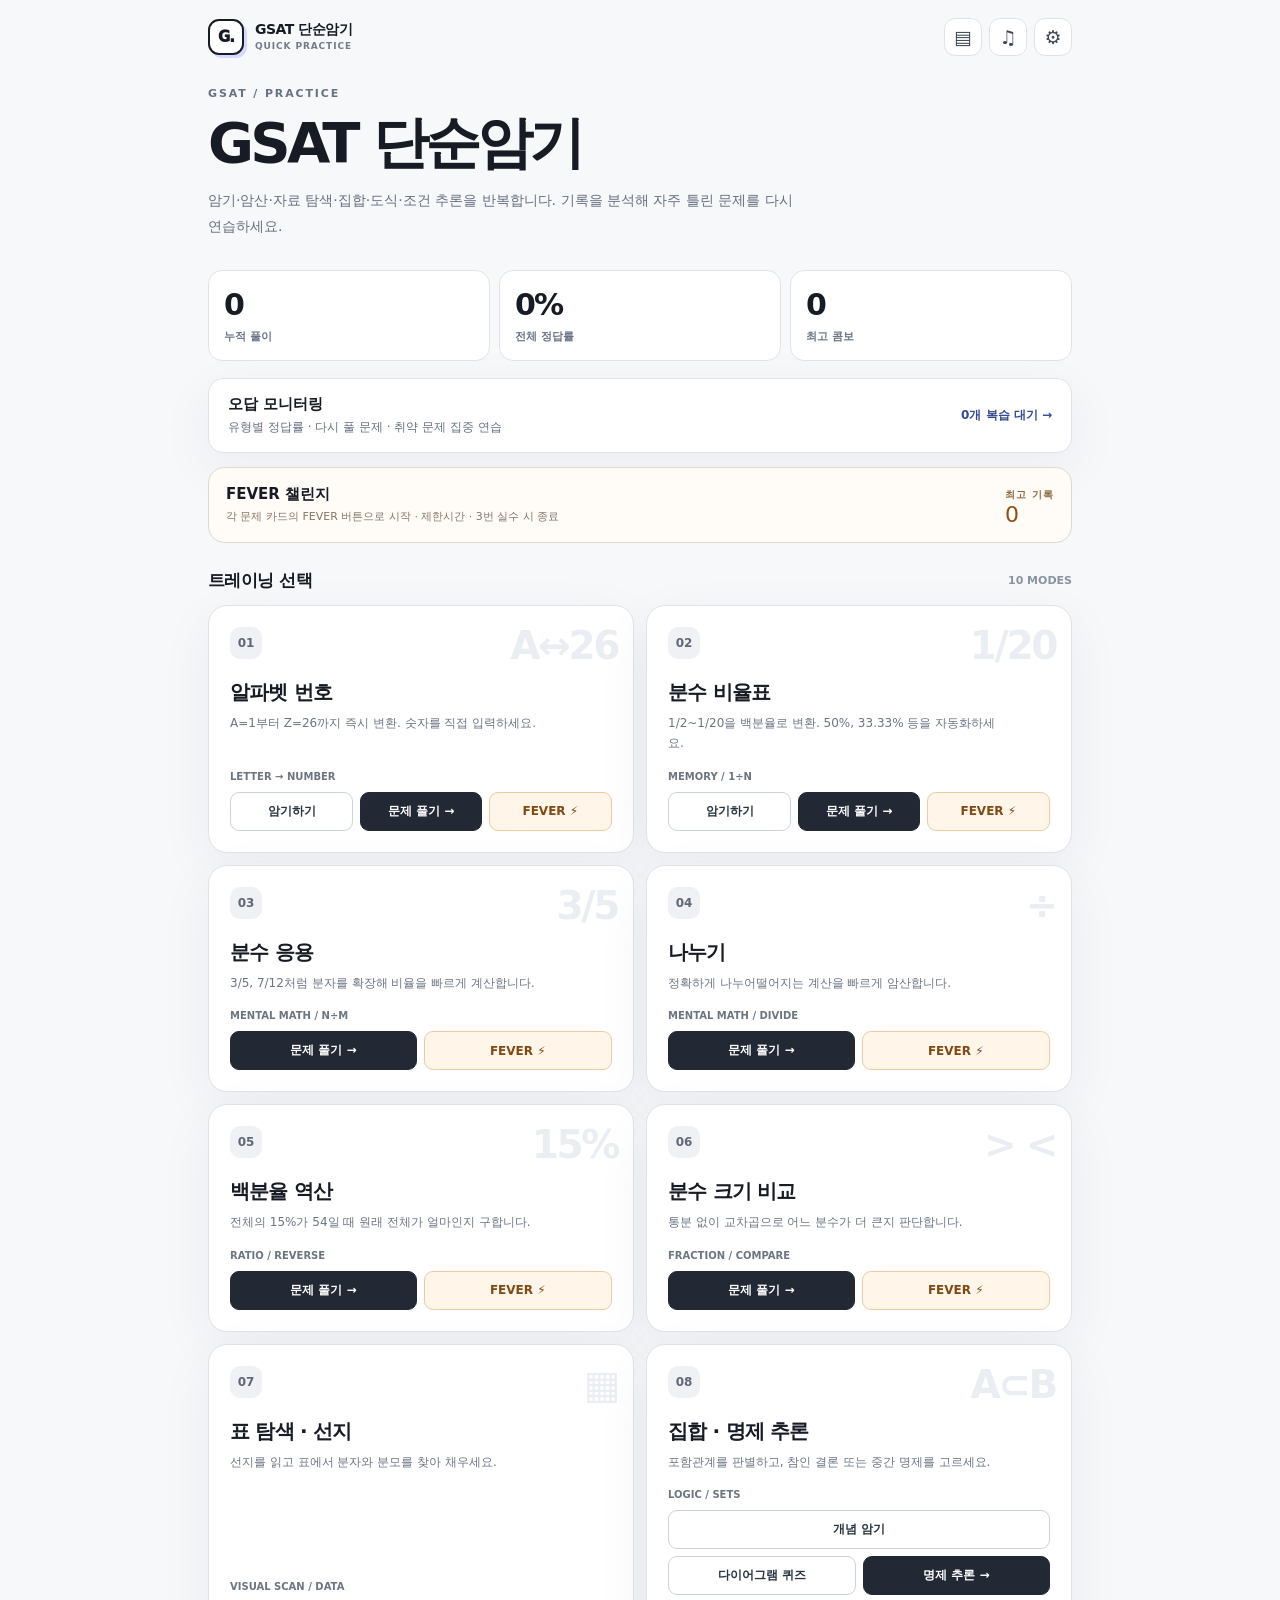
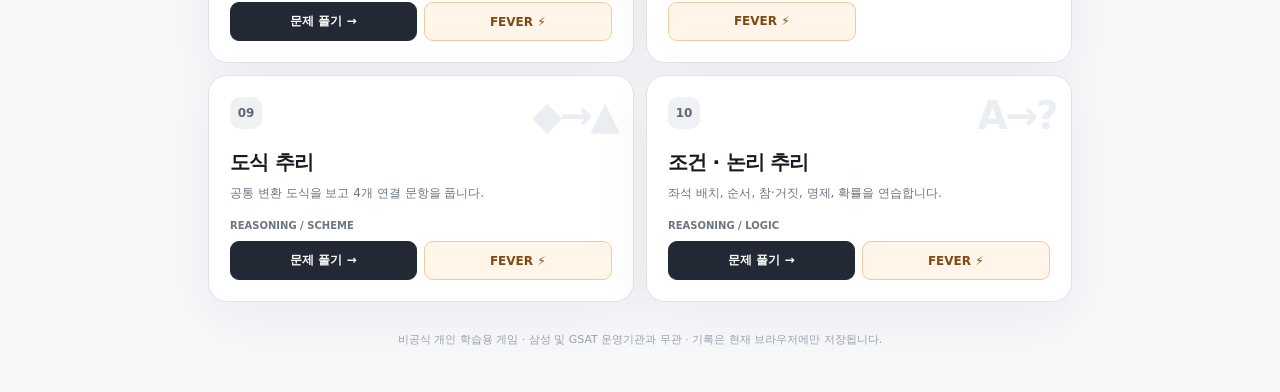
==== commit c2f68129: "Add files via upload" ====
--- a/index.html
+++ b/index.html
@@ -16,6 +16,7 @@
   <link rel="stylesheet" href="./css/fever.css">
   <link rel="stylesheet" href="./css/progress.css">
   <link rel="stylesheet" href="./css/keypad.css">
+  <link rel="stylesheet" href="./css/reasoning-extra.css">
   <title>GSAT 단순암기</title>
 </head>
 <body>
@@ -24,6 +25,7 @@
   <div id="celebration" class="celebration" aria-live="polite" aria-atomic="true"></div>
   <div id="toast" class="toast" aria-live="polite"></div>
   <script src="./js/core/state.js" defer></script>
+  <script src="./js/core/balancing.js" defer></script>
   <script src="./js/core/views.js" defer></script>
   <script src="./js/core/progress.js" defer></script>
   <script src="./js/core/fever.js" defer></script>
@@ -35,6 +37,8 @@
   <script src="./js/games/table.js" defer></script>
   <script src="./js/games/diagrams.js" defer></script>
   <script src="./js/games/reasoning.js" defer></script>
+  <script src="./js/games/scheme.js" defer></script>
+  <script src="./js/games/deduction.js" defer></script>
   <script src="./js/main.js" defer></script>
 </body>
 </html>
--- a/css/reasoning-extra.css
+++ b/css/reasoning-extra.css
@@ -0,0 +1,46 @@
+/* v2.1 · exam-paper layout for original diagram and logic sets */
+.scheme-paper,.deduct-paper{background:#fff;border:1px solid #d7dce5;border-radius:16px;padding:clamp(13px,3.1vw,25px);box-shadow:var(--shadow)}
+.scheme-counter,.deduct-meta{display:flex;align-items:center;justify-content:space-between;gap:10px;margin-bottom:14px;color:#717b8b;font-size:11px;font-weight:800;letter-spacing:.02em}
+.scheme-counter strong{color:#1e2940}
+.scheme-board{border:1px solid #c3cbd7;background:#fff;border-radius:5px;padding:15px;}
+.scheme-board-head{display:flex;justify-content:space-between;align-items:flex-end;gap:12px;padding-bottom:13px;border-bottom:1px solid #e7eaf0;flex-wrap:wrap}
+.scheme-board-head strong{font-size:15px;letter-spacing:-.03em}.scheme-board-head strong span{color:#798294;font-weight:650;font-size:12px}
+.scheme-board-head small{color:#677485;line-height:1.5;font-size:11px}
+.scheme-operators{display:grid;grid-template-columns:repeat(2,minmax(0,1fr));gap:10px;padding:15px 0}
+.scheme-operator{display:flex;align-items:center;justify-content:center;gap:clamp(3px,1vw,9px);border:1px solid #cbd1d9;border-radius:5px;padding:16px 7px;position:relative;min-width:0;background:#fff;}
+.scheme-op-num{position:absolute;top:3px;left:6px;color:#9ba3b0;font-size:9px}
+.scheme-shape{width:35px;height:35px;display:grid;place-items:center;color:#233450;font-weight:900;font-size:24px;background:#edf1f7;border:1px solid #cbd4e0;border-radius:7px;flex:0 0 auto}
+.scheme-example{font-size:clamp(14px,2.5vw,20px);font-weight:800;letter-spacing:.075em;white-space:nowrap;color:#171c25;font-variant-numeric:tabular-nums}
+.scheme-arrow{color:#8490a0;font-size:16px;font-weight:900}
+.scheme-board-foot{font-size:10px;color:#778394;margin:0;line-height:1.65}
+.scheme-task{padding:18px 3px 14px;border-bottom:1px solid #e6e9ef}
+.scheme-task-label{font-size:13px;font-weight:750;line-height:1.6;color:#323c4a}
+.scheme-chain{display:flex;gap:clamp(3px,1.8vw,13px);align-items:center;justify-content:center;flex-wrap:wrap;padding:19px 0 4px}
+.scheme-chain>strong{font-size:clamp(16px,3vw,23px);color:#1f2633;letter-spacing:.04em}
+.scheme-chain-mark{min-width:33px;height:37px;padding:0 6px;display:grid;place-items:center;background:#f0f3f7;color:#283447;border-radius:8px;border:1px solid #d1d9e4;font-size:23px;font-weight:850}
+.scheme-chain-arrow{font-size:14px;color:#8f98a7}.scheme-chain-target{color:#273b7a!important}
+.scheme-choices{margin:16px 0 0;display:grid;grid-template-columns:repeat(2,minmax(0,1fr));gap:9px}
+.scheme-choices .reason-choice:last-child{grid-column:1/-1}
+.scheme-option-code{letter-spacing:.08em;font-size:18px;font-weight:850;}
+.deduct-question{font-size:17px;font-weight:800;line-height:1.6;letter-spacing:-.03em;color:#151c2a;margin-bottom:10px}
+.deduct-lead{font-size:13px;line-height:1.75;color:#424c5d;margin:0 0 14px}
+.deduct-clues{padding:16px 18px;border:1px solid #c8cdd5;background:#fbfbfc;margin:0 0 15px;border-radius:4px;font-size:13px;line-height:1.75;color:#272e3b}
+.deduct-clues>strong{font-size:12px;display:block;margin-bottom:8px;letter-spacing:.06em}
+.deduct-clues p{margin:7px 0}
+.deduct-choices{display:grid;gap:9px}
+.deduct-choices .reason-choice{font-size:13px;line-height:1.5;text-align:left;min-height:50px;padding:13px;}
+.deduct-choices .reason-choice-number{flex:none}
+.deduct-order-visual{display:grid;grid-template-columns:repeat(6,minmax(0,1fr));gap:4px;margin-bottom:15px}
+.deduct-order-visual>div{border:1px solid #ced5df;text-align:center;border-radius:5px;display:flex;flex-direction:column;padding:5px}
+.deduct-order-visual small{font-size:10px;color:#87909d}.deduct-order-visual b{font-size:17px;font-weight:700;color:#aab3c1;padding:7px 0}
+.deduct-seat-wrap{margin:0 0 14px;background:#fafbfc;border:1px solid #d7dce5;border-radius:8px;padding:12px}
+.deduct-seat-title{font-size:11px;color:#697385;line-height:1.5;margin-bottom:8px}
+.deduct-seat-tools{display:flex;gap:5px;flex-wrap:wrap;margin-bottom:10px}
+.deduct-person{flex:1;min-width:28px;padding:6px 4px;border-radius:6px;border:1px solid #d1d7e0;background:white;font-size:12px;font-weight:700}
+.deduct-person:last-child{min-width:53px;white-space:nowrap;font-size:10px}
+.deduct-seat-tools{gap:4px}
+.deduct-person.selected{background:#24354e;color:white;border-color:#24354e}
+.deduct-seat-grid{display:grid;grid-template-columns:35px 1fr 1fr;gap:5px;max-width:320px;margin:0 auto;align-items:center}
+.deduct-row{font-size:11px;color:#7b8494;text-align:center}.deduct-seat-cell{border:1px solid #c3cad6;background:white;color:#27374e;border-radius:4px;min-height:31px;font-weight:850}.deduct-seat-cell.occupied{background:#eaf0ff;border-color:#95a8cb}
+.deduct-seat-wrap>small{display:block;text-align:center;color:#99a2b0;margin-top:5px;font-size:10px}
+@media(max-width:580px){.scheme-operators{grid-template-columns:1fr;gap:7px}.scheme-operator{padding:12px 4px}.scheme-example{font-size:19px}.deduct-question{font-size:15px}.scheme-board{padding:11px}.deduct-clues{padding:13px}.scheme-choices .reason-choice{padding:11px;min-height:48px}}
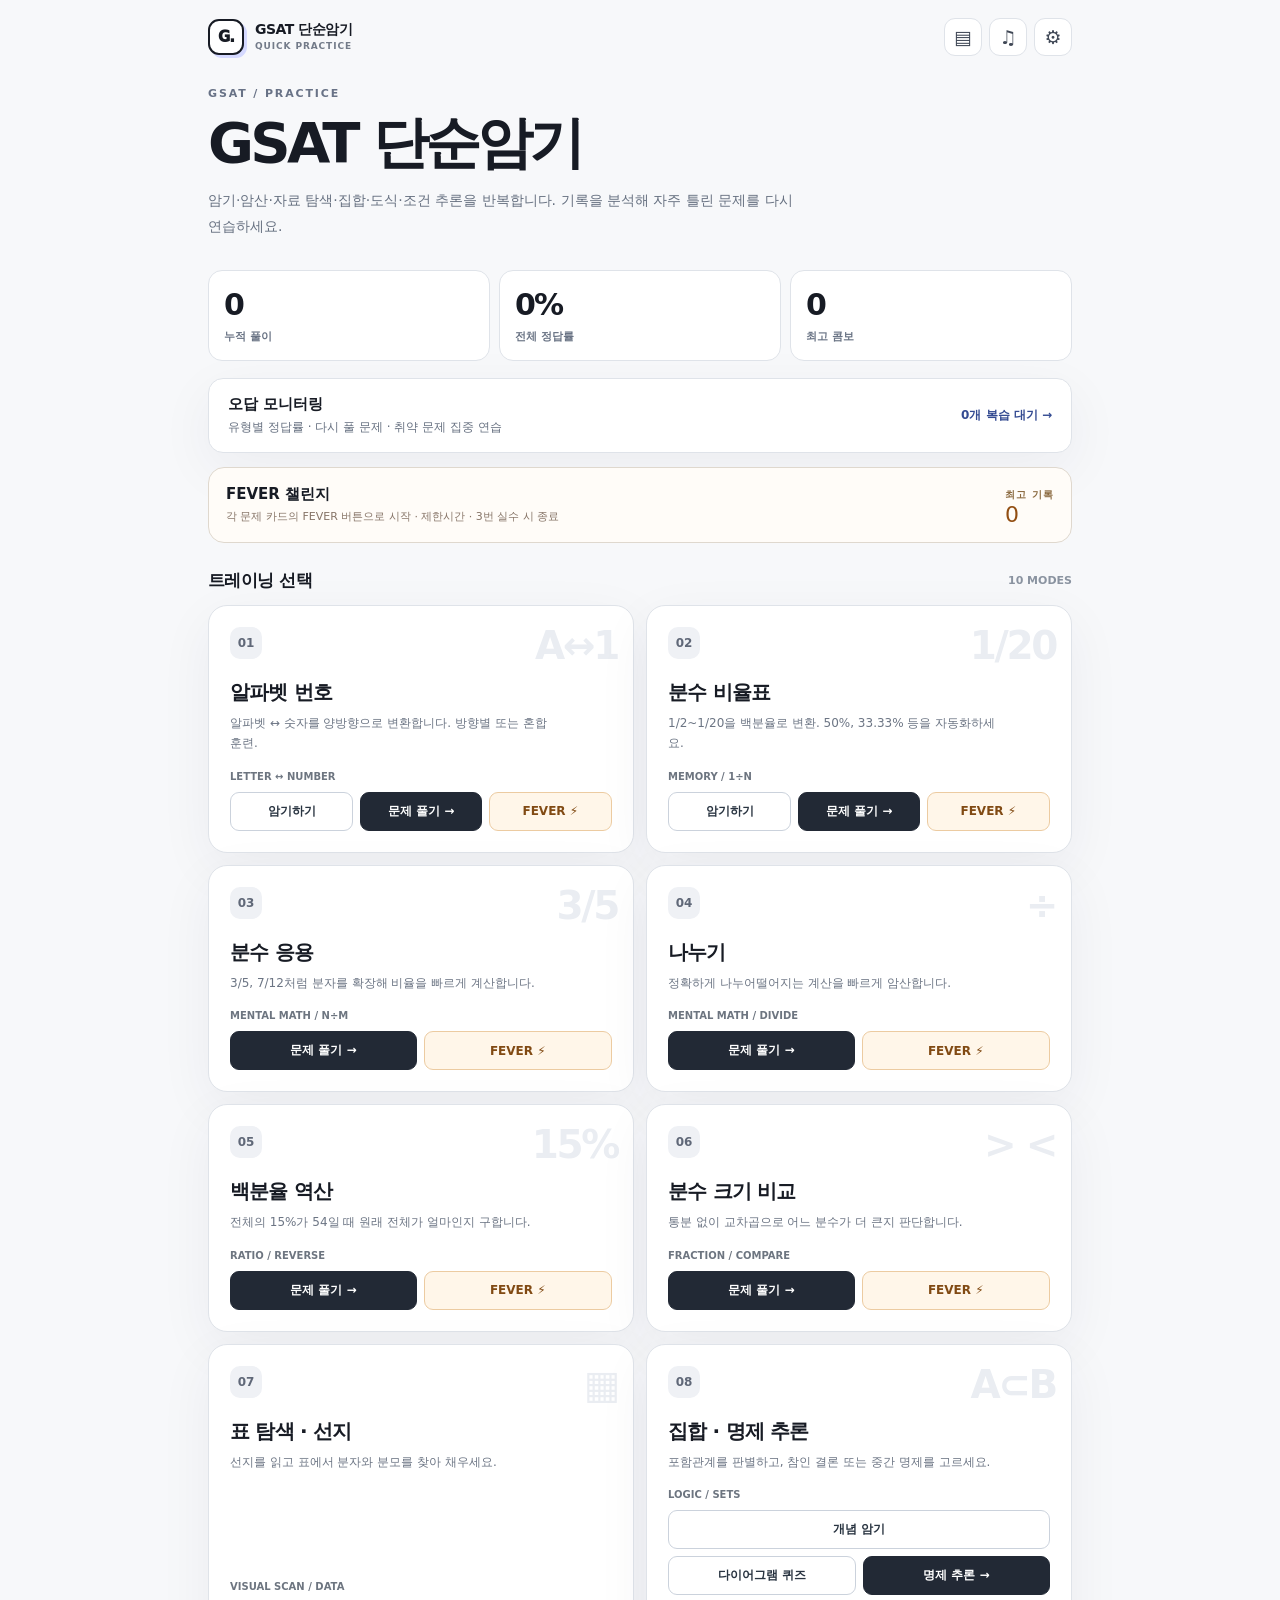
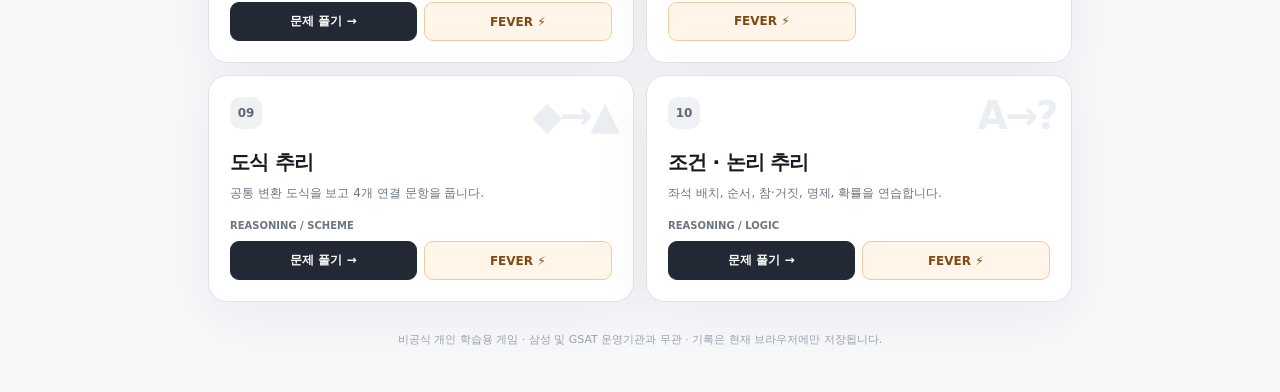
==== commit 06f8a695: "Add files via upload" ====
--- a/index.html
+++ b/index.html
@@ -17,6 +17,7 @@
   <link rel="stylesheet" href="./css/progress.css">
   <link rel="stylesheet" href="./css/keypad.css">
   <link rel="stylesheet" href="./css/reasoning-extra.css">
+  <link rel="stylesheet" href="./css/scratchpad.css">
   <title>GSAT 단순암기</title>
 </head>
 <body>
@@ -29,6 +30,7 @@
   <script src="./js/core/views.js" defer></script>
   <script src="./js/core/progress.js" defer></script>
   <script src="./js/core/fever.js" defer></script>
+  <script src="./js/core/scratchpad.js" defer></script>
   <script src="./js/core/session.js" defer></script>
   <script src="./js/core/effects.js" defer></script>
   <script src="./js/games/alphabet.js" defer></script>
--- a/css/base.css
+++ b/css/base.css
@@ -137,3 +137,5 @@
 @media(max-width:580px){.app-shell{padding-left:14px;padding-right:14px}.hero h1{font-size:38px}.mode-grid{gap:9px}.mode-card{padding:17px;min-height:205px}.mode-title{font-size:17px}.mode-sub{font-size:11px}.mode-art{font-size:30px;right:12px}.mode-index{margin-bottom:19px}.stat{padding:13px 9px}.stat b{font-size:24px}.question-card{padding:20px 15px}.answer-form{gap:5px}.answer-input{font-size:23px;padding:12px 8px}.primary-btn{padding:12px}.compare-panel{padding:9px}.compare-description{font-size:10px}.compare-panel-header{align-items:flex-start}.drop-slot .slot-role{font-size:9px}.drop-slot .slot-val{font-size:13px}.drop-slot{padding:7px;min-height:51px}.table-viewport{height:34dvh;min-height:225px}.table-help{font-size:10px}.table-compare button{font-size:15px}}
 @media(max-width:365px){.mode-art{display:none}.mode-card{min-height:190px}.mode-title{font-size:16px}.compare-description{font-size:9.5px}.drop-zone-grid{gap:6px}}
 @media(prefers-reduced-motion:reduce){*,*::before,*::after{scroll-behavior:auto!important;animation-duration:.001ms!important;transition-duration:.001ms!important}}
+/* Keep the settings form reachable on short, narrow phones. */
+.modal{max-height:calc(100dvh - 30px);overflow-y:auto;overscroll-behavior:contain}
--- a/css/keypad.css
+++ b/css/keypad.css
@@ -25,3 +25,16 @@
   .alphabet-key{min-height:47px}
   .alphabet-question .big-question{font-size:70px}
 }
+
+/* Compact, accessible A–Z keypad for number → letter reversal. */
+@media (max-width:720px){
+  .alphabet-keypad--letters{grid-template-columns:repeat(7,minmax(0,1fr));gap:5px;max-width:390px}
+  .alphabet-keypad--letters .alphabet-key{min-height:48px;font-size:18px;padding:0;border-radius:9px}
+  .alphabet-keypad--letters .alphabet-key-confirm{font-size:12px}
+  .alphabet-keypad--letters .alphabet-key-edit{font-size:21px}
+}
+@media (max-width:360px){
+  .alphabet-keypad--letters{gap:4px}
+  .alphabet-keypad--letters .alphabet-key{min-height:45px;font-size:16px}
+  .alphabet-keypad--letters .alphabet-key-confirm{font-size:11px}
+}
--- a/css/scratchpad.css
+++ b/css/scratchpad.css
@@ -0,0 +1,25 @@
+/* Deliberately monochrome: only ink and white paper, separate from FEVER effects. */
+#scratchpad-root[hidden] {display:none !important}
+#scratchpad-root {position:relative;z-index:80}
+.scratch-trigger {position:fixed;bottom:calc(18px + env(safe-area-inset-bottom));right:calc(17px + env(safe-area-inset-right));z-index:80;padding:12px 16px;border:1.5px solid #222;background:#fff;color:#111;border-radius:999px;box-shadow:0 4px 19px #0002;font-weight:800;font-size:14px;letter-spacing:-.01em}
+.scratch-trigger.active {background:#161616;color:#fff}
+.scratch-panel {display:none;position:fixed;z-index:81;right:16px;bottom:calc(74px + env(safe-area-inset-bottom));width:354px;max-width:calc(100vw - 24px);padding:0;border:1.5px solid #222;background:#fff;border-radius:13px;box-shadow:0 10px 45px #0003;overflow:hidden;color:#111}
+.scratch-panel.scratch-visible {display:flex;flex-direction:column}
+.scratch-heading {display:flex;align-items:center;gap:8px;padding:12px 12px;border-bottom:1px solid #ddd;background:#f7f7f7;user-select:none;touch-action:none;cursor:move}
+.scratch-heading strong{font-size:14px;white-space:nowrap}
+.scratch-heading-note{font-size:10px;color:#595959;flex:1;text-align:right;line-height:1.3}
+.scratch-close{width:29px;height:29px;border:1px solid #bbb;border-radius:7px;background:#fff;color:#111;font-size:22px;line-height:1;cursor:pointer}
+.scratch-tools{display:flex;align-items:center;gap:5px;flex-wrap:wrap;padding:8px 9px;background:#fff;border-bottom:1px solid #ccc}
+.scratch-tool{background:white;color:#111;border:1px solid #bcbcbc;border-radius:7px;padding:8px 9px;font-size:11px;white-space:nowrap;font-weight:700;min-height:35px}
+.scratch-tool.selected{background:#161616;color:white;border-color:#111}
+.scratch-clear{margin-left:auto}
+#scratch-canvas {display:block;width:100%;height:250px;background:#fff;cursor:crosshair;touch-action:none;user-select:none;-webkit-user-select:none}
+.scratch-foot{font-size:10px;line-height:1.35;color:#626262;text-align:center;border-top:1px solid #e3e3e3;padding:7px 4px;background:#fafafa}
+@media(max-width:650px){
+  .scratch-trigger{right:12px;bottom:calc(12px + env(safe-area-inset-bottom));padding:11px 15px}
+  .scratch-panel{left:12px;right:12px;top:auto;bottom:calc(64px + env(safe-area-inset-bottom));width:auto;max-width:none;border-radius:11px}
+  .scratch-heading{cursor:default;touch-action:auto}
+  #scratch-canvas{height:min(34dvh,260px);min-height:145px}
+  .scratch-tool{padding:7px 8px}
+}
+@media(max-height:570px){#scratch-canvas{height:155px}.scratch-heading{padding:7px 10px}.scratch-foot{display:none}}
